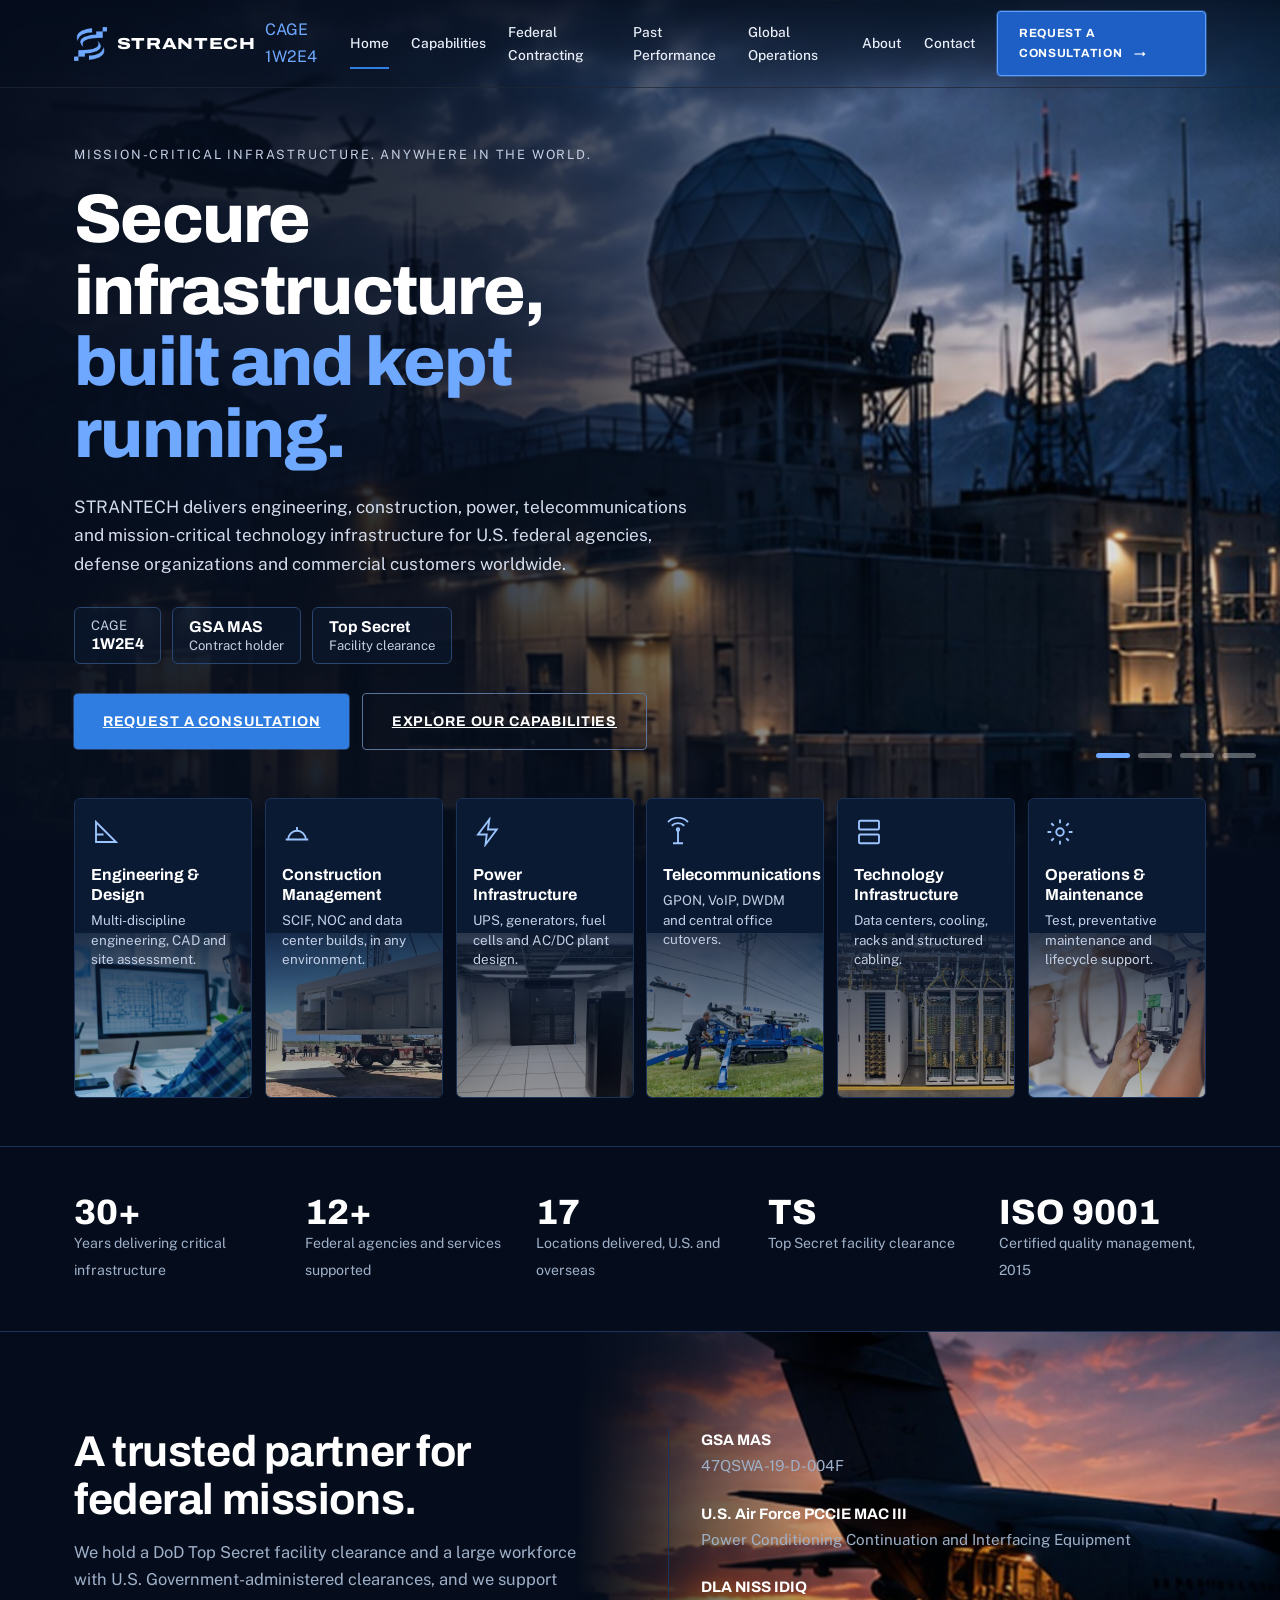
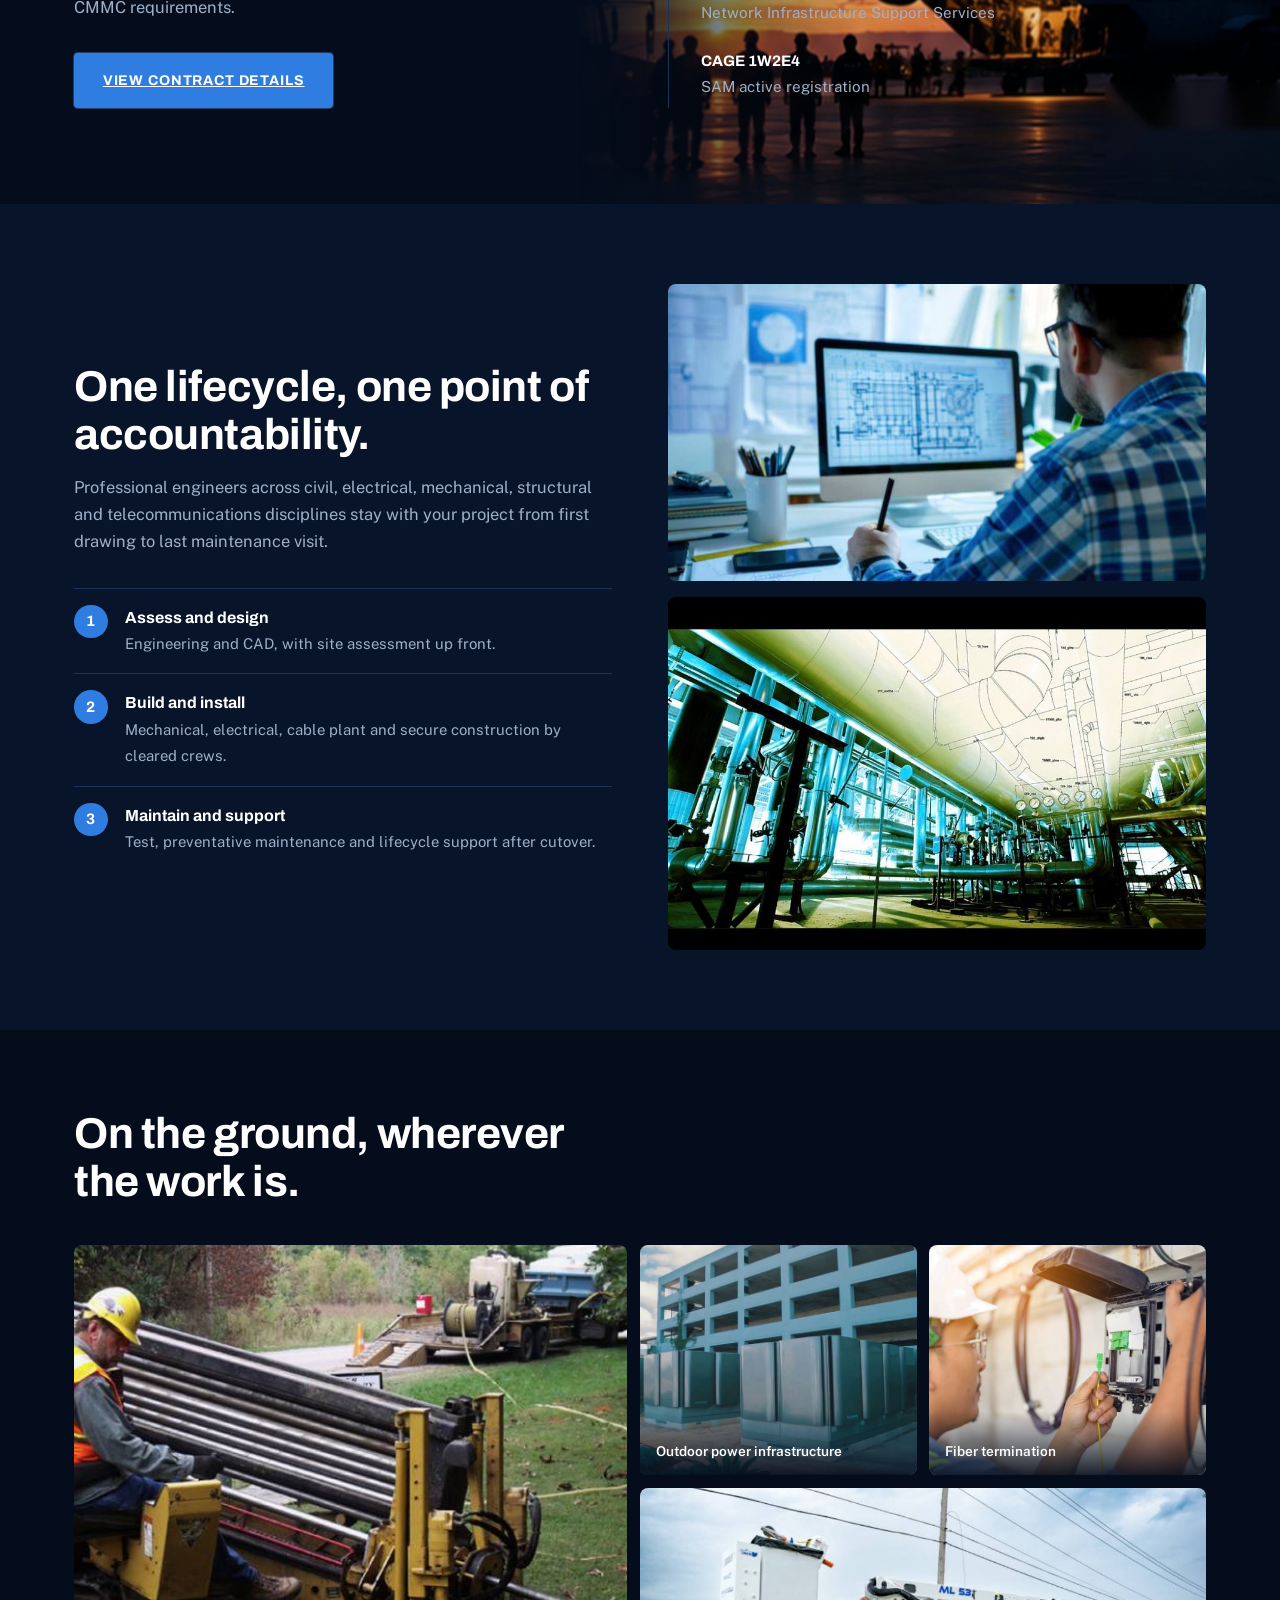
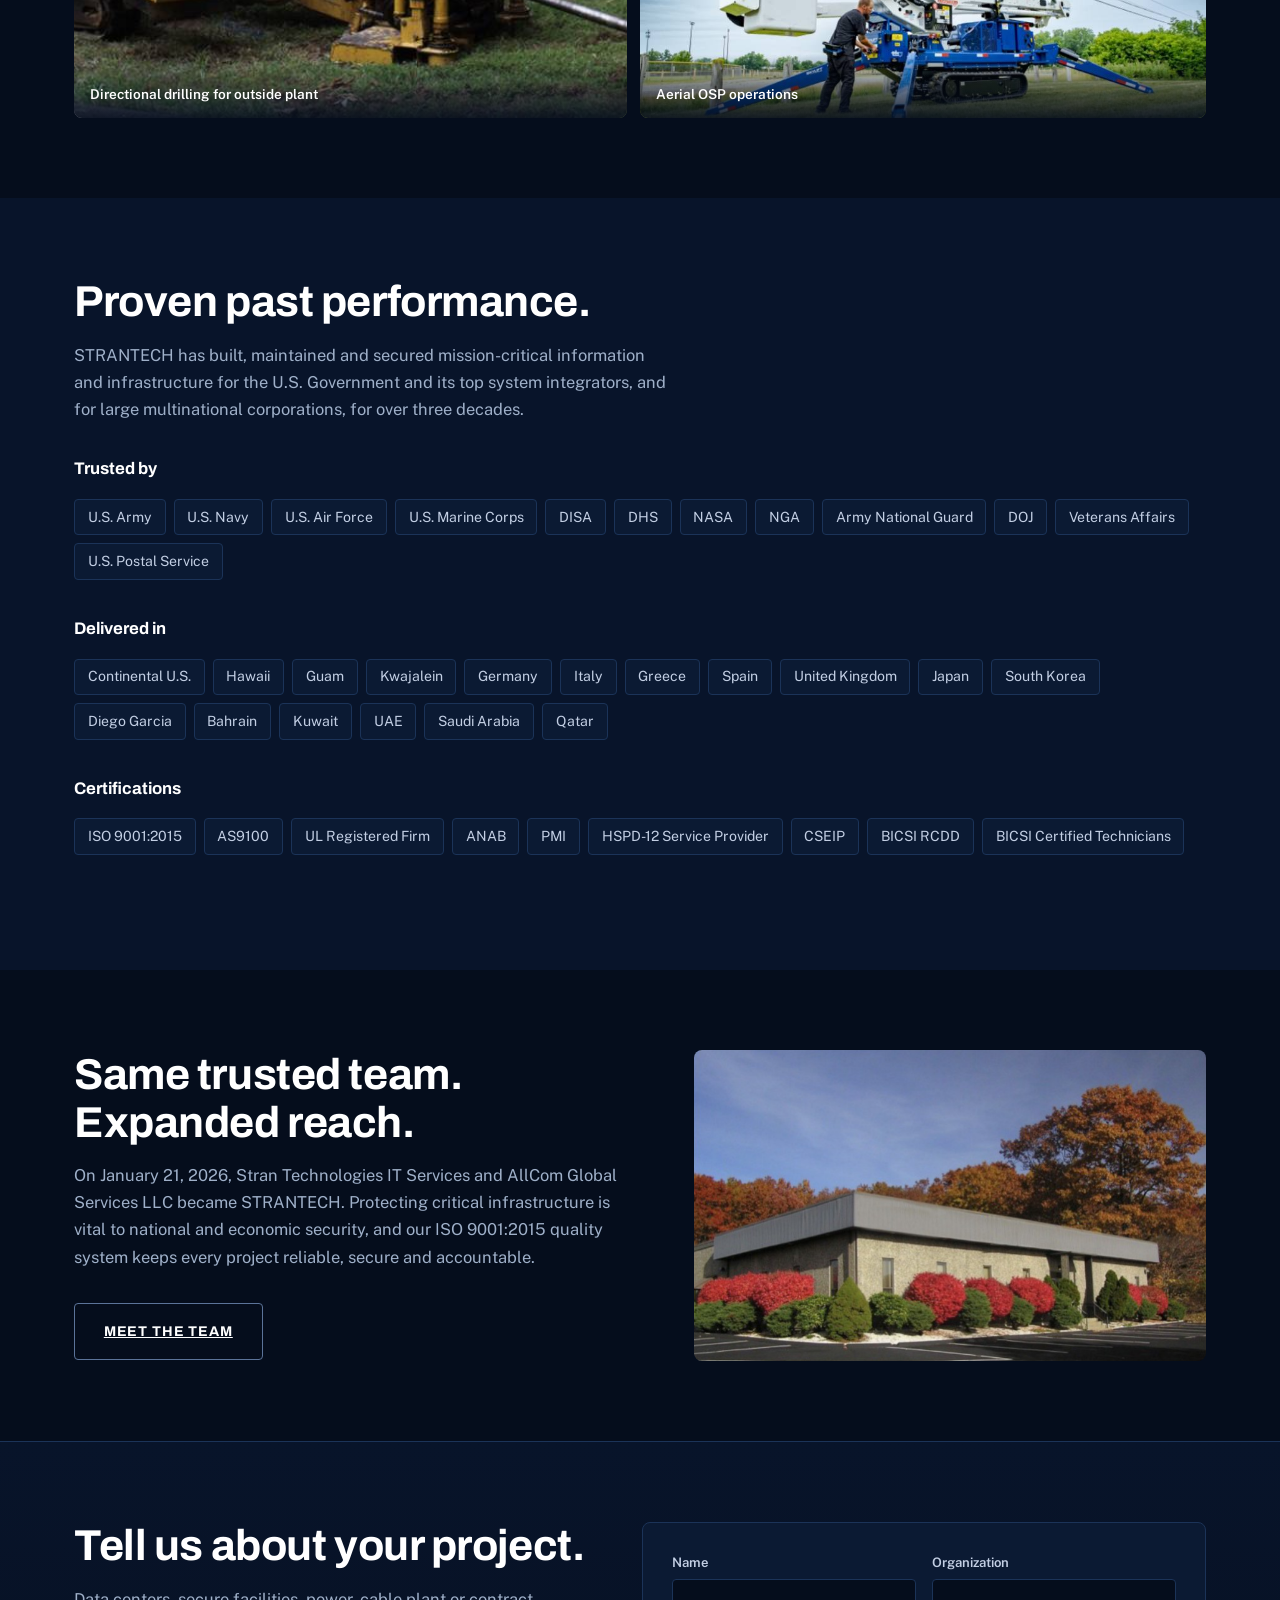
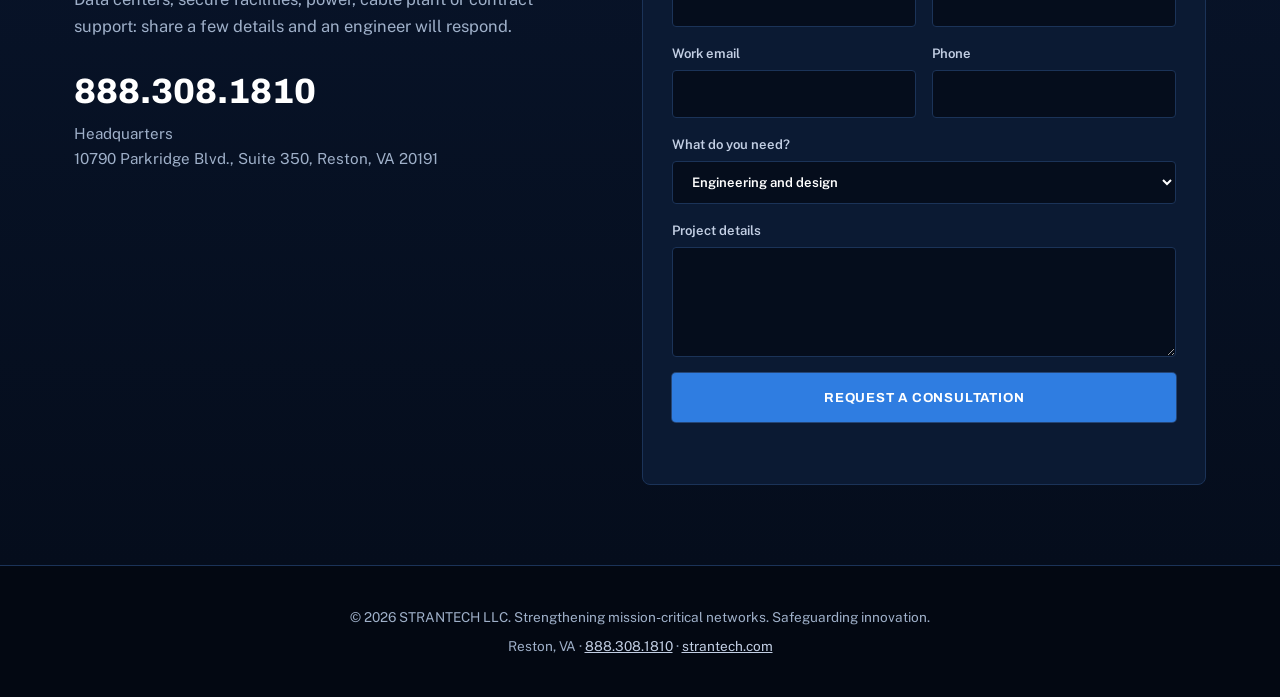
==== index.html @ f8fa2197 "Add files via upload" ====
<!DOCTYPE html>
<html lang="en" data-theme="dark">
<head>
<meta charset="UTF-8"><meta name="viewport" content="width=device-width,initial-scale=1">
<title>STRANTECH | Mission-Critical Infrastructure & Defense</title>
<meta name="description" content="STRANTECH delivers engineering, construction, power, telecommunications and mission-critical technology infrastructure for U.S. federal agencies, defense organizations and commercial customers worldwide. CAGE 1W2E4. Top Secret facility clearance.">
<link rel="icon" type="image/png" href="images/strantech-logo.png">
<link rel="stylesheet" href="polish.css">
<style>
*{margin:0;padding:0;box-sizing:border-box}html{scroll-behavior:smooth}body{line-height:1.65;overflow-x:hidden}img{display:block;max-width:100%}
.wrap{max-width:1180px;margin:0 auto;padding:0 1.5rem}section{padding:5rem 0}.alt{background:var(--bg-alt)}
header{position:fixed;top:0;left:0;right:0;z-index:100}
.nav-container{max-width:1180px;margin:0 auto;padding:.7rem 1.5rem;display:flex;align-items:center;justify-content:space-between;gap:1.2rem}
.logo-group{display:flex;align-items:center;gap:.6rem;text-decoration:none}
nav{display:flex;align-items:center;gap:1.4rem}nav a{text-decoration:none;font-size:.86rem;font-weight:500}nav a.btn{color:#fff;font-size:.74rem}
.mobile-toggle{display:none;width:40px;height:40px;border:1px solid var(--border);background:var(--card);color:#fff;border-radius:6px;font-size:1.1rem}
.mobile-menu{display:none;position:fixed;top:58px;left:0;right:0;background:var(--bg);padding:1rem 1.5rem 1.5rem;z-index:99;flex-direction:column;border-bottom:1px solid var(--border)}
.mobile-menu.open{display:flex}.mobile-menu a{color:#fff;text-decoration:none;padding:.7rem 0;border-bottom:1px solid var(--border)}.mobile-menu a.btn{border:0;margin-top:.8rem;text-align:center}
.hero{position:relative;padding:9rem 0 7rem;background:var(--ink);overflow:hidden}
.hero::before{content:"";position:absolute;inset:0;z-index:1;background:linear-gradient(90deg,rgba(5,13,28,.96) 0,rgba(5,13,28,.8) 38%,rgba(5,13,28,.12) 78%)}
.slide{position:absolute;inset:0;z-index:0;background-size:cover;background-position:center;opacity:0;transition:opacity 1.2s}.slide.on{opacity:1}.slide:first-child{background-position:right center}
.dots{position:absolute;right:1.5rem;bottom:6.5rem;z-index:4;display:flex;gap:.5rem}.dots button{width:34px;height:5px;border:0;border-radius:3px;background:#ffffff55;cursor:pointer;padding:0}.dots button.on{background:#6ea8ff}
.hero::after{content:"";position:absolute;inset:auto 0 0;height:140px;background:linear-gradient(transparent,var(--ink))}
.hero .wrap{position:relative;z-index:2}.hero .in{max-width:640px}
.kicker{font-size:.8rem;letter-spacing:.14em;text-transform:uppercase;color:#c3cfe4;margin-bottom:1.2rem}
h1{font-size:clamp(2.5rem,5.4vw,4.3rem);line-height:1.04;font-weight:800;letter-spacing:-.025em;color:#fff}h1 span{color:#6ea8ff;display:block}
.hero p{color:#d3dcec;font-size:1.08rem;margin:1.4rem 0 1.8rem}
.badges{display:flex;flex-wrap:wrap;gap:.7rem;margin-bottom:1.8rem}.badges div{border:1px solid #2a4570;background:#0a1a3380;border-radius:6px;padding:.55rem 1rem;font-size:.82rem;color:#c3cfe4;line-height:1.3}.badges b{display:block;color:#fff;font-family:'Archivo';font-size:.98rem}
.row{display:flex;flex-wrap:wrap;gap:.8rem;align-items:center}
.tiles{position:relative;z-index:3;margin-top:-4rem}.tiles .wrap{display:grid;grid-template-columns:repeat(6,1fr);gap:.8rem}
.tile{position:relative;display:flex;flex-direction:column;min-height:300px;border:1px solid var(--border);border-radius:6px;overflow:hidden;background:var(--card);text-decoration:none;color:#fff}
.tile img{position:absolute;inset:auto 0 0;height:55%;width:100%;object-fit:cover;opacity:.8;transition:opacity .2s}.tile:hover img{opacity:1}.tile:hover{border-color:var(--signal)}
.tile::after{content:"";position:absolute;inset:0;background:linear-gradient(180deg,var(--card) 35%,transparent 100%)}
.tile div{position:relative;z-index:2;padding:1.1rem 1rem}.tile svg{width:30px;height:30px;stroke:#9cc4ff;fill:none;stroke-width:1.5;margin-bottom:.6rem}
.tile h3{font-size:1rem;line-height:1.25;margin-bottom:.4rem}.tile p{font-size:.84rem;color:#c3cfe4;line-height:1.45}
.stats{padding:3rem 0;border-block:1px solid var(--border);margin-top:3rem}.stats .wrap{display:grid;grid-template-columns:repeat(5,1fr);gap:1.5rem}
.stat b{display:block;font:800 2.2rem/1 'Archivo';color:#fff}.stat span{font-size:.88rem;color:var(--muted)}
.fed{position:relative;overflow:hidden}.fed::before{content:"";position:absolute;inset:0 0 0 45%;background:url(images/aircraft-sunset.jpg) center/cover;opacity:.9;-webkit-mask-image:linear-gradient(90deg,transparent,#000 40%);mask-image:linear-gradient(90deg,transparent,#000 40%)}
.fed{padding:6rem 0}.fed .wrap{position:relative;z-index:1;display:grid;grid-template-columns:1fr 1fr;gap:3.5rem}
h2{font-size:clamp(1.8rem,3.4vw,2.7rem);line-height:1.1;max-width:20ch}.lead{color:var(--muted);max-width:60ch;margin-top:1rem;font-size:1.03rem}
.facts{list-style:none;display:grid;gap:.9rem;border-left:1px solid var(--border);padding-left:2rem}.facts li{font-size:.95rem;color:var(--muted)}.facts b{display:block;color:#fff;font-family:'Archivo'}
.split{display:grid;grid-template-columns:1fr 1fr;gap:3.5rem;align-items:center}.split img{border-radius:8px;width:100%}
.steps{list-style:none;margin-top:2rem;counter-reset:s}.steps li{counter-increment:s;padding:1rem 0 1rem 3.2rem;border-top:1px solid var(--border);position:relative}
.steps li::before{content:counter(s);position:absolute;left:0;top:1rem;width:2.1rem;height:2.1rem;border-radius:50%;background:var(--signal);color:#fff;font:700 .95rem 'Archivo';display:grid;place-items:center}
.steps b{display:block;font-family:'Archivo';color:#fff}.steps span{color:var(--muted);font-size:.93rem}
.strip{display:grid;grid-template-columns:2fr 1fr 1fr;grid-template-rows:230px 230px;gap:.8rem;margin-top:2.5rem}.strip figure{position:relative;border-radius:8px;overflow:hidden}.strip figure:first-child{grid-row:span 2}.strip img{width:100%;height:100%;object-fit:cover}
.strip figcaption{position:absolute;inset:auto 0 0;padding:1.8rem 1rem .8rem;background:linear-gradient(transparent,rgba(5,13,28,.9));color:#fff;font-size:.85rem;font-weight:600}
.tags{display:flex;flex-wrap:wrap;gap:.5rem;margin:1rem 0 2.2rem}.tags span{background:var(--card);border:1px solid var(--border);padding:.35rem .8rem;border-radius:4px;font-size:.88rem;color:#c3cfe4}
h3.sub{font-size:1.05rem;margin-top:2rem;color:#fff}
.about{display:grid;grid-template-columns:1.1fr 1fr;gap:3.5rem;align-items:center}.about img{border-radius:8px;width:100%}
.contact{background:linear-gradient(180deg,#08142a,#050d1c);border-top:1px solid var(--border)}.contact .wrap{display:grid;grid-template-columns:1fr 1.1fr;gap:3.5rem}
.direct{margin-top:2rem}.direct a.big{font:800 2.2rem 'Archivo';color:#fff;text-decoration:none}.direct p{color:var(--muted);margin-top:.6rem;font-size:.95rem}
form{background:var(--card);border:1px solid var(--border);border-radius:8px;padding:1.8rem;display:grid;gap:1rem}.r2{display:grid;grid-template-columns:1fr 1fr;gap:1rem}
label{font-size:.82rem;font-weight:600;display:grid;gap:.35rem;color:#c3cfe4}input,select,textarea{font:inherit;padding:.75rem .9rem;border:1px solid var(--border);border-radius:4px;background:#050d1c;color:#fff;width:100%}textarea{min-height:110px;resize:vertical}
form .btn{border:0;cursor:pointer;padding:1.05rem}#formStatus{font-size:.9rem;min-height:1.2em;color:var(--muted)}
footer{padding:2.5rem 1.5rem;text-align:center;font-size:.85rem}
@media(max-width:1080px){.tiles .wrap{grid-template-columns:repeat(3,1fr)}.stats .wrap{grid-template-columns:repeat(3,1fr)}}
@media(max-width:980px){nav{display:none}.mobile-toggle{display:block}.fed .wrap,.split,.about,.contact .wrap{grid-template-columns:1fr}.hero::before{background:linear-gradient(180deg,rgba(5,13,28,.85),rgba(5,13,28,.7))}.dots{right:auto;left:1.5rem}.facts{border:0;padding:0}.fed::before{opacity:.3}}
@media(max-width:640px){section{padding:3.6rem 0}.hero{padding:7rem 0 6rem}.tiles .wrap,.stats .wrap{grid-template-columns:1fr 1fr}.r2{grid-template-columns:1fr}.strip{grid-template-columns:1fr;grid-template-rows:none}.strip figure,.strip figure:first-child{grid-row:auto;height:210px}.cage-badge{display:none}}
</style></head>
<body>
<header><div class="nav-container">
<a href="index.html" class="logo-group"><img src="images/strantech-logo-light.png" alt=""><span class="logo-text">STRANTECH</span><span class="cage-badge">CAGE 1W2E4</span></a>
<nav><a href="index.html" class="active">Home</a><a href="capabilities.html">Capabilities</a><a href="partners.html">Federal Contracting</a><a href="#performance">Past Performance</a><a href="locations.html">Global Operations</a><a href="about.html">About</a><a href="#contact">Contact</a><a href="#contact" class="btn btn-primary btn-arrow">Request a consultation</a></nav>
<button class="mobile-toggle" id="menuBtn" aria-label="Menu">☰</button></div></header>
<div class="mobile-menu" id="menu"><a href="index.html" class="active">Home</a><a href="capabilities.html">Capabilities</a><a href="partners.html">Federal Contracting</a><a href="#performance">Past Performance</a><a href="locations.html">Global Operations</a><a href="about.html">About</a><a href="#contact">Contact</a><a href="#contact" class="btn btn-primary btn-arrow">Request a consultation</a></div>

<section class="hero">
<div class="slide on" style="background-image:url(images/hero-radar-site.jpg)"></div>
<div class="slide" style="background-image:url(images/modular-scif-buildouts.jpg)"></div>
<div class="slide" style="background-image:url(images/data-center-infrastructure.jpg)"></div>
<div class="slide" style="background-image:url(images/high-density-cable-plant.jpg)"></div>
<div class="dots" role="tablist" aria-label="Hero slides"></div>
<div class="wrap"><div class="in">
<div class="kicker">Mission-critical infrastructure. Anywhere in the world.</div>
<h1>Secure infrastructure,<span>built and kept running.</span></h1>
<p>STRANTECH delivers engineering, construction, power, telecommunications and mission-critical technology infrastructure for U.S. federal agencies, defense organizations and commercial customers worldwide.</p>
<div class="badges"><div>CAGE<b>1W2E4</b></div><div><b>GSA MAS</b>Contract holder</div><div><b>Top Secret</b>Facility clearance</div></div>
<div class="row"><a href="#contact" class="btn btn-primary btn-lg">Request a consultation</a><a href="capabilities.html" class="btn btn-outline btn-lg">Explore our capabilities</a></div>
</div></div></section>

<div class="tiles" id="capabilities"><div class="wrap">
<a class="tile" href="capabilities.html"><div><svg viewBox="0 0 24 24"><path d="M4 20V4l16 16zM4 14h6"/></svg><h3>Engineering & Design</h3><p>Multi-discipline engineering, CAD and site assessment.</p></div><img src="images/design-engineering-cad.jpg" alt="" loading="lazy"></a>
<a class="tile" href="capabilities.html"><div><svg viewBox="0 0 24 24"><path d="M3 18h18M5 18a7 7 0 0 1 14 0M12 8v3"/></svg><h3>Construction Management</h3><p>SCIF, NOC and data center builds, in any environment.</p></div><img src="images/modular-scif-buildouts.jpg" alt="" loading="lazy"></a>
<a class="tile" href="capabilities.html"><div><svg viewBox="0 0 24 24"><path d="M13 2 4 14h7l-1 8 9-12h-7z"/></svg><h3>Power Infrastructure</h3><p>UPS, generators, fuel cells and AC/DC plant design.</p></div><img src="images/power-ups-systems.jpg" alt="" loading="lazy"></a>
<a class="tile" href="capabilities.html"><div><svg viewBox="0 0 24 24"><path d="M12 11v10M8 21h8M7 7a7 7 0 0 1 10 0M4 4a11 11 0 0 1 16 0"/><circle cx="12" cy="10" r="1"/></svg><h3>Telecommunications</h3><p>GPON, VoIP, DWDM and central office cutovers.</p></div><img src="images/osp-aerial-operations.jpg" alt="" loading="lazy"></a>
<a class="tile" href="capabilities.html"><div><svg viewBox="0 0 24 24"><rect x="4" y="3" width="16" height="7" rx="1"/><rect x="4" y="14" width="16" height="7" rx="1"/><path d="M8 6.5h.01M8 17.5h.01"/></svg><h3>Technology Infrastructure</h3><p>Data centers, cooling, racks and structured cabling.</p></div><img src="images/data-center-infrastructure.jpg" alt="" loading="lazy"></a>
<a class="tile" href="capabilities.html"><div><svg viewBox="0 0 24 24"><circle cx="12" cy="12" r="3"/><path d="M12 2v3M12 19v3M2 12h3M19 12h3M5 5l2 2M17 17l2 2M19 5l-2 2M7 17l-2 2"/></svg><h3>Operations & Maintenance</h3><p>Test, preventative maintenance and lifecycle support.</p></div><img src="images/fiber-optic-installation.jpg" alt="" loading="lazy"></a>
</div></div>

<div class="stats"><div class="wrap">
<div class="stat"><b>30+</b><span>Years delivering critical infrastructure</span></div>
<div class="stat"><b>12+</b><span>Federal agencies and services supported</span></div>
<div class="stat"><b>17</b><span>Locations delivered, U.S. and overseas</span></div>
<div class="stat"><b>TS</b><span>Top Secret facility clearance</span></div>
<div class="stat"><b>ISO 9001</b><span>Certified quality management, 2015</span></div>
</div></div>

<section class="fed" id="contracts"><div class="wrap">
<div><h2>A trusted partner for federal missions.</h2>
<p class="lead">We hold a DoD Top Secret facility clearance and a large workforce with U.S. Government-administered clearances, and we support CMMC requirements.</p>
<div class="row" style="margin-top:2rem"><a href="partners.html" class="btn btn-primary btn-lg">View contract details</a></div></div>
<ul class="facts"><li><b>GSA MAS</b>47QSWA-19-D-004F</li><li><b>U.S. Air Force PCCIE MAC III</b>Power Conditioning Continuation and Interfacing Equipment</li><li><b>DLA NISS IDIQ</b>Network Infrastructure Support Services</li><li><b>CAGE 1W2E4</b>SAM active registration</li></ul>
</div></section>

<section class="alt"><div class="wrap split">
<div><h2>One lifecycle, one point of accountability.</h2><p class="lead">Professional engineers across civil, electrical, mechanical, structural and telecommunications disciplines stay with your project from first drawing to last maintenance visit.</p>
<ol class="steps"><li><b>Assess and design</b><span>Engineering and CAD, with site assessment up front.</span></li><li><b>Build and install</b><span>Mechanical, electrical, cable plant and secure construction by cleared crews.</span></li><li><b>Maintain and support</b><span>Test, preventative maintenance and lifecycle support after cutover.</span></li></ol></div>
<div style="display:grid;gap:1rem"><img src="images/design-engineering-cad.jpg" alt="Engineer reviewing a facility plan on a CAD workstation" loading="lazy"><img src="images/mechanical-piping-systems.jpg" alt="Mechanical piping system overlaid with engineering drawings" loading="lazy"></div>
</div></section>

<section><div class="wrap"><h2>On the ground, wherever the work is.</h2>
<div class="strip">
<figure><img src="images/directional-drilling-osp.jpg" alt="Operator running a horizontal directional drill" loading="lazy"><figcaption>Directional drilling for outside plant</figcaption></figure>
<figure><img src="images/outdoor-power-infrastructure.jpg" alt="Outdoor fuel cell power units" loading="lazy"><figcaption>Outdoor power infrastructure</figcaption></figure>
<figure><img src="images/fiber-optic-installation.jpg" alt="Technician terminating fiber" loading="lazy"><figcaption>Fiber termination</figcaption></figure>
<figure style="grid-column:span 2"><img src="images/osp-aerial-operations.jpg" alt="Aerial lift crew at a utility pole" loading="lazy"><figcaption>Aerial OSP operations</figcaption></figure>
</div></div></section>

<section id="performance" class="alt"><div class="wrap">
<h2>Proven past performance.</h2>
<p class="lead">STRANTECH has built, maintained and secured mission-critical information and infrastructure for the U.S. Government and its top system integrators, and for large multinational corporations, for over three decades.</p>
<h3 class="sub">Trusted by</h3><div class="tags"><span>U.S. Army</span><span>U.S. Navy</span><span>U.S. Air Force</span><span>U.S. Marine Corps</span><span>DISA</span><span>DHS</span><span>NASA</span><span>NGA</span><span>Army National Guard</span><span>DOJ</span><span>Veterans Affairs</span><span>U.S. Postal Service</span></div>
<h3 class="sub" id="global">Delivered in</h3><div class="tags"><span>Continental U.S.</span><span>Hawaii</span><span>Guam</span><span>Kwajalein</span><span>Germany</span><span>Italy</span><span>Greece</span><span>Spain</span><span>United Kingdom</span><span>Japan</span><span>South Korea</span><span>Diego Garcia</span><span>Bahrain</span><span>Kuwait</span><span>UAE</span><span>Saudi Arabia</span><span>Qatar</span></div>
<h3 class="sub">Certifications</h3><div class="tags"><span>ISO 9001:2015</span><span>AS9100</span><span>UL Registered Firm</span><span>ANAB</span><span>PMI</span><span>HSPD-12 Service Provider</span><span>CSEIP</span><span>BICSI RCDD</span><span>BICSI Certified Technicians</span></div>
</div></section>

<section><div class="wrap about">
<div><h2>Same trusted team. Expanded reach.</h2><p class="lead">On January 21, 2026, Stran Technologies IT Services and AllCom Global Services LLC became STRANTECH. Protecting critical infrastructure is vital to national and economic security, and our ISO 9001:2015 quality system keeps every project reliable, secure and accountable.</p>
<div class="row" style="margin-top:2rem"><a href="about.html" class="btn btn-outline btn-lg">Meet the team</a></div></div>
<img src="images/naugatuck-facility.jpg" alt="STRANTECH Naugatuck facility surrounded by autumn foliage" loading="lazy">
</div></section>

<section id="contact" class="contact"><div class="wrap">
<div><h2>Tell us about your project.</h2><p class="lead">Data centers, secure facilities, power, cable plant or contract support: share a few details and an engineer will respond.</p>
<div class="direct"><a class="big" href="tel:+18883081810">888.308.1810</a><p>Headquarters<br>10790 Parkridge Blvd., Suite 350, Reston, VA 20191</p></div></div>
<form id="contactForm" action="https://formspree.io/f/YOUR_FORM_ID" method="post">
<div class="r2"><label>Name<input name="name" required autocomplete="name"></label><label>Organization<input name="organization" autocomplete="organization"></label></div>
<div class="r2"><label>Work email<input type="email" name="email" required autocomplete="email"></label><label>Phone<input type="tel" name="phone" autocomplete="tel"></label></div>
<label>What do you need?<select name="interest"><option>Engineering and design</option><option>Construction / SCIF</option><option>Power infrastructure</option><option>Telecommunications</option><option>Technology infrastructure</option><option>Operations and maintenance</option><option>Contract vehicle question</option></select></label>
<label>Project details<textarea name="message"></textarea></label>
<button class="btn btn-primary" type="submit">Request a consultation</button><p id="formStatus" role="status"></p></form>
</div></section>

<footer><p>© 2026 STRANTECH LLC. Strengthening mission-critical networks. Safeguarding innovation.</p><p style="margin-top:.4rem">Reston, VA · <a href="tel:+18883081810">888.308.1810</a> · <a href="https://www.strantech.com">strantech.com</a></p></footer>
<div class="callbar"><a class="btn btn-outline" href="tel:+18883081810">Call</a><a class="btn btn-primary" href="#contact">Request a consultation</a></div>
<script src="polish.js"></script>
<script>(function(){var sl=document.querySelectorAll('.slide'),d=document.querySelector('.dots'),i=0,t;
sl.forEach(function(_,n){var b=document.createElement('button');b.setAttribute('aria-label','Show slide '+(n+1));b.onclick=function(){go(n);start()};d.appendChild(b)});
function go(n){i=n;sl.forEach(function(x,k){x.classList.toggle('on',k===n)});d.childNodes.forEach(function(x,k){x.classList.toggle('on',k===n)})}
function start(){clearInterval(t);if(!matchMedia('(prefers-reduced-motion:reduce)').matches)t=setInterval(function(){go((i+1)%sl.length)},6500)}
go(0);start()})();var m=document.getElementById('menu');document.getElementById('menuBtn').onclick=function(){m.classList.toggle('open')};m.onclick=function(){m.classList.remove('open')};</script>
</body></html>
---- polish.css ----
@import url('https://fonts.googleapis.com/css2?family=Archivo:wdth,wght@62..125,500..800&family=Public+Sans:wght@400;500;600&display=swap');
:root,[data-theme=dark]{--ink:#050d1c;--bg:#050d1c;--bg-alt:#08142a;--card:#0b1a33;--text:#e8eef8;--muted:#9fb0c9;--border:#1b3358;--blue:#6ea8ff;--cyan:#6ea8ff;--blue-bright:#7fb2ff;--signal:#2f7de1;--signal-d:#2568c2;--header-bg:rgba(5,13,28,.92);--navy:#050d1c}
body{font-family:'Public Sans',system-ui,sans-serif;background:var(--bg);color:var(--text)}
h1,h2,h3,h4,.logo-text,.btn{font-family:'Archivo',sans-serif}
h2{font-weight:700;letter-spacing:-.01em;color:#fff}
.theme-toggle,#themeToggle,#themeToggleMobile,#theme{display:none!important}
header{background:var(--header-bg);border-bottom:1px solid var(--border);backdrop-filter:blur(12px)}
.logo-group img{height:34px;width:auto}.logo-text{font-stretch:125%;font-weight:800;letter-spacing:.04em;color:#fff}
.cage-badge{color:var(--blue);border-color:var(--border);background:transparent}
nav a{color:#c3cfe4}nav a:hover,nav a.active{color:#fff}nav a.active{box-shadow:inset 0 -2px var(--signal)}
.btn{border-radius:4px;font-weight:700;font-size:.82rem;letter-spacing:.06em;text-transform:uppercase;padding:.8rem 1.4rem;transition:background .2s,box-shadow .2s}
.btn-primary{background:var(--signal);color:#fff;box-shadow:0 0 0 1px #5aa0ff55}
.btn-primary:hover{background:#3b8cf5;box-shadow:0 6px 22px #2f7de155}
.btn-lg{padding:1rem 1.8rem;font-size:.88rem}
.btn-outline{border:1.5px solid #5b7399;color:#fff;background:transparent}.btn-outline:hover{border-color:#fff;color:#fff}
:focus-visible{outline:3px solid #7fb2ff;outline-offset:2px}
.accent-line,.accent-line-center{background:var(--signal);height:3px}.section-label{text-transform:none;letter-spacing:0;color:var(--blue)}
.card,.lead-card,.value-card,.partner-item,.contract-card{background:var(--card);border-color:var(--border);border-radius:6px;box-shadow:none}
.card:hover,.lead-card:hover{transform:none;box-shadow:none;border-color:var(--signal)}
.cta-band{background:linear-gradient(90deg,#0b2347,#081a36);border-top:1px solid var(--border);color:#fff;padding:3.5rem 1.5rem}
.cta-band .in{max-width:1180px;margin:0 auto;display:flex;flex-wrap:wrap;gap:1.5rem 3rem;align-items:center;justify-content:space-between}
.cta-band h2{font-size:clamp(1.5rem,3vw,2.1rem);margin:0 0 .4rem}.cta-band p{color:#b9c6dd;max-width:46ch}.cta-band .row{display:flex;flex-wrap:wrap;gap:.8rem}
footer{background:#030812;border-top:1px solid var(--border);color:#9fb0c9}footer a{color:#c3cfe4}
.page-banner{position:relative;margin-top:64px;height:clamp(220px,32vw,340px);background:var(--ink) center/cover;display:flex;align-items:flex-end}
.page-banner::before{content:"";position:absolute;inset:0;background:linear-gradient(90deg,rgba(5,13,28,.92),rgba(5,13,28,.4))}
.page-banner div{position:relative;max-width:1180px;width:100%;margin:0 auto;padding:0 1.5rem 2rem;color:#fff}
.page-banner h1{font:800 clamp(1.9rem,4vw,3rem)/1.1 'Archivo',sans-serif;color:#fff;margin:0 0 .4rem}.page-banner p{color:#d3dcec;max-width:52ch}
.callbar{display:none}
@media(max-width:700px){.callbar{display:flex;position:fixed;left:0;right:0;bottom:0;z-index:90;background:#030812;border-top:1px solid var(--border);padding:.6rem;gap:.6rem}.callbar .btn{flex:1;padding:.8rem}body{padding-bottom:4.2rem}}
@media(prefers-reduced-motion:reduce){*{transition:none!important;scroll-behavior:auto!important}}
/* mockup-style header: transparent over imagery, solid after scroll, blue underline */
header{position:fixed;top:0;left:0;right:0;z-index:100;background:linear-gradient(180deg,rgba(5,13,28,.72),rgba(5,13,28,0));border-bottom:1px solid rgba(255,255,255,.08);backdrop-filter:blur(3px);transition:background .25s}
header.solid{background:rgba(5,13,28,.94);backdrop-filter:blur(12px);border-bottom-color:var(--border)}
nav a.active{box-shadow:none}
nav a:not(.btn){position:relative;padding:.5rem 0;color:#e8eef8}
nav a:not(.btn)::after{content:"";position:absolute;left:0;right:0;bottom:-6px;height:2px;background:#2f7de1;transform:scaleX(0);transition:transform .2s}
nav a:not(.btn):hover::after,nav a.active::after{transform:scaleX(1)}
nav a.btn{background:#1d5fc4;border:1px solid #5aa0ff;font-size:.72rem;padding:.75rem 1.3rem}
nav a.btn:hover{background:#2f7de1}.btn-arrow::after{content:"→";margin-left:.7rem}
.page-banner{margin-top:0;padding-top:64px;height:clamp(290px,36vw,390px)}
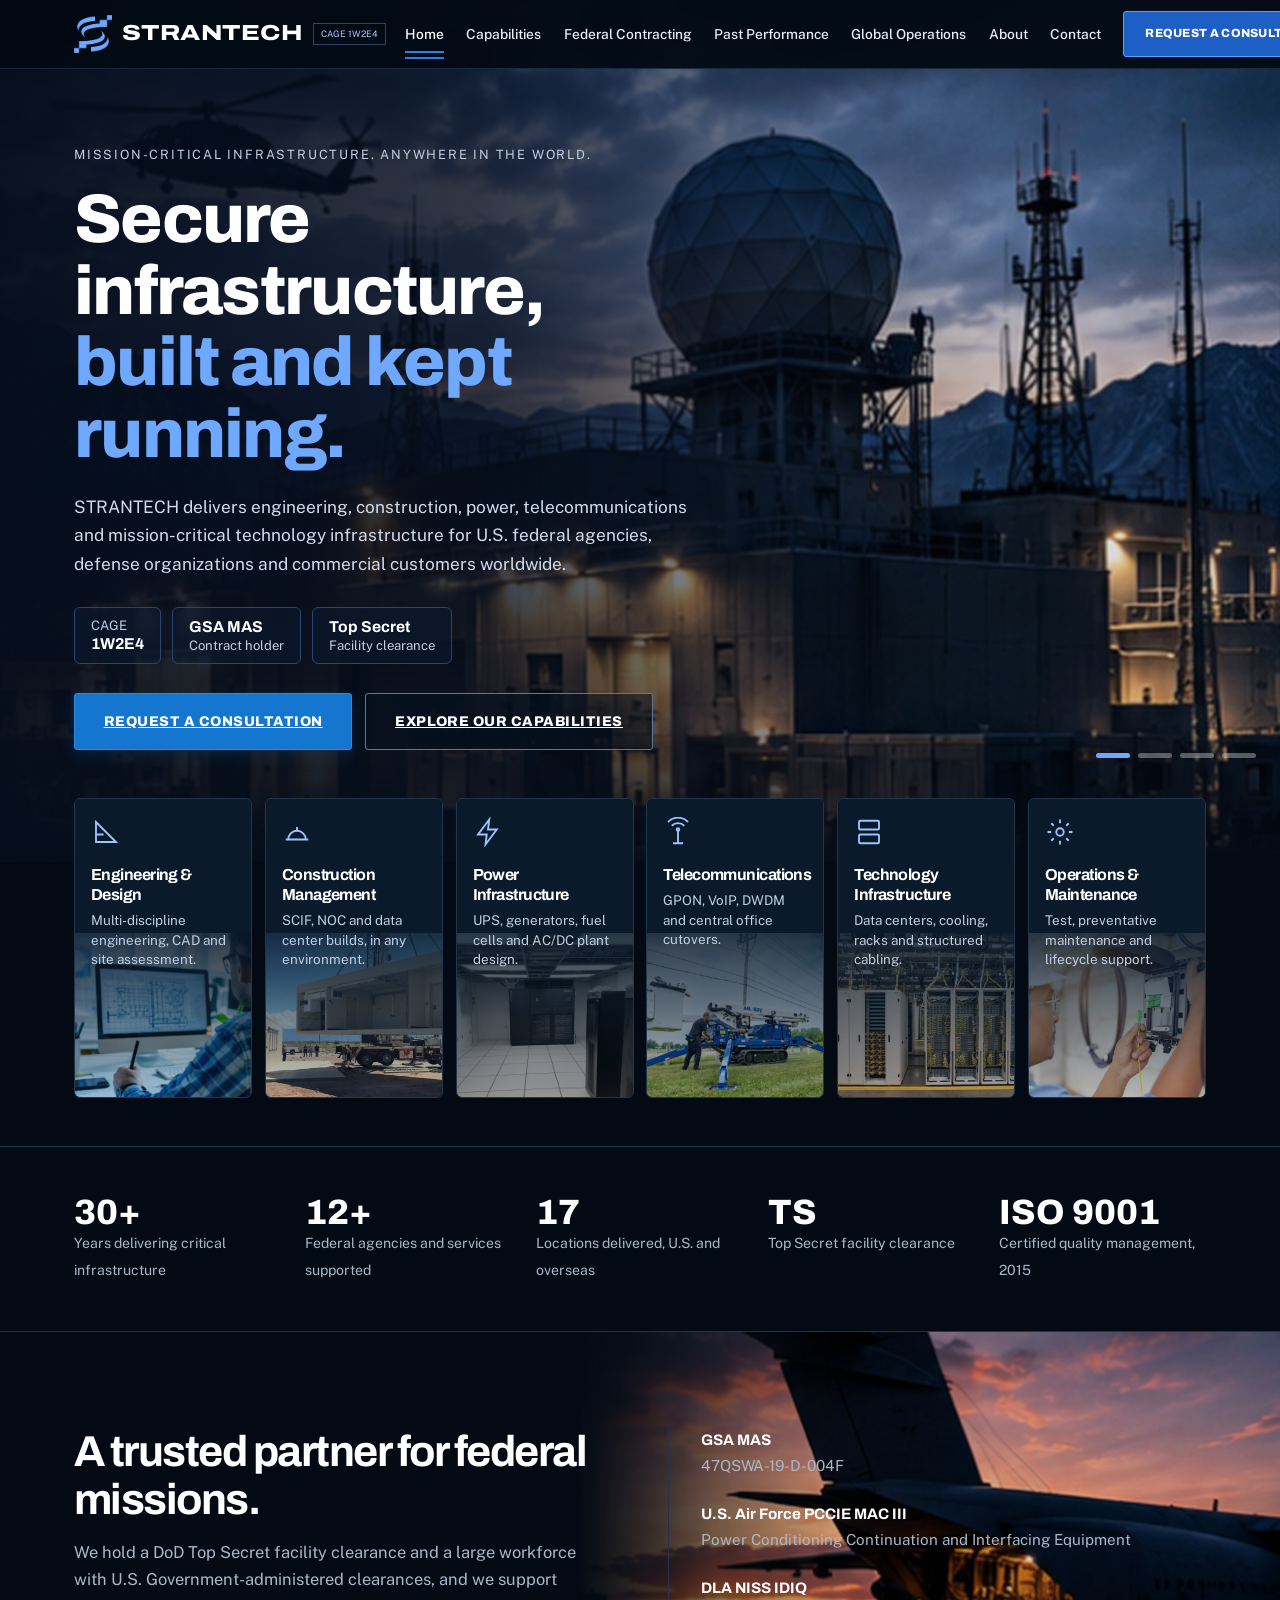
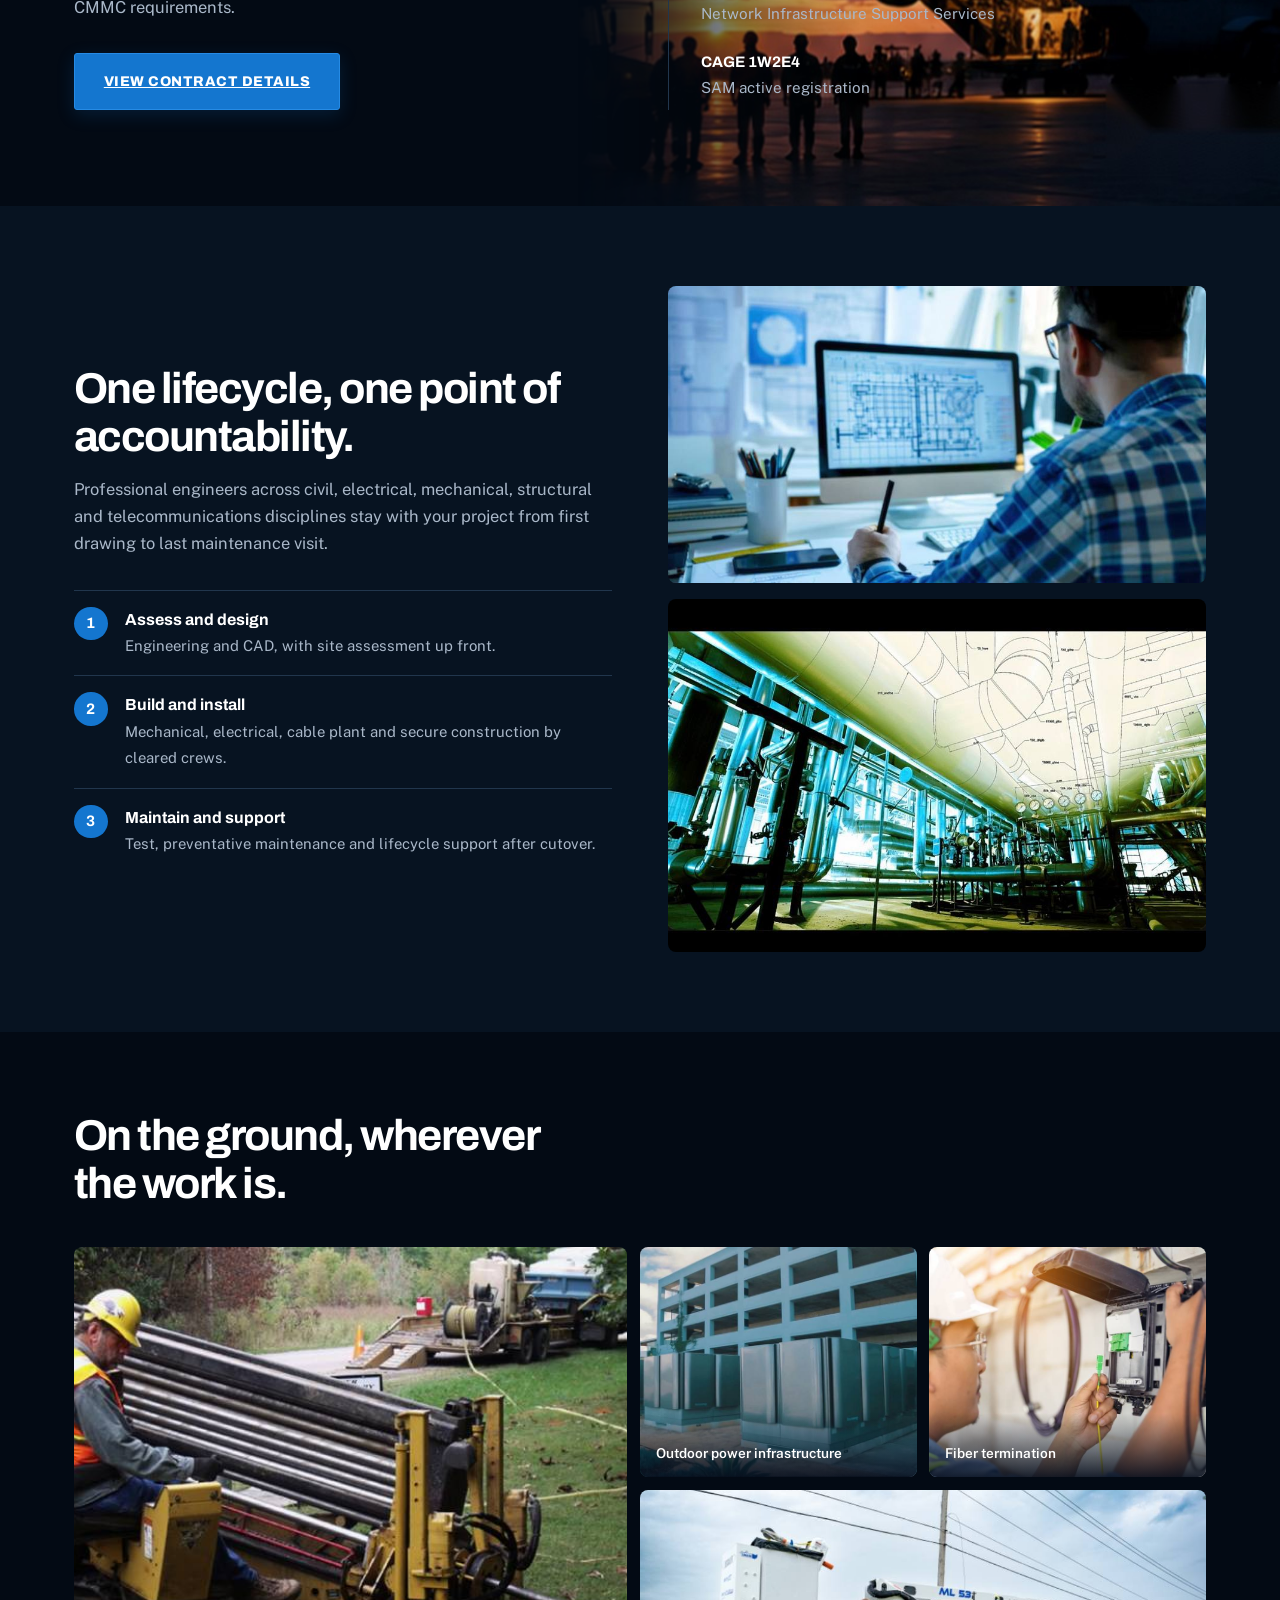
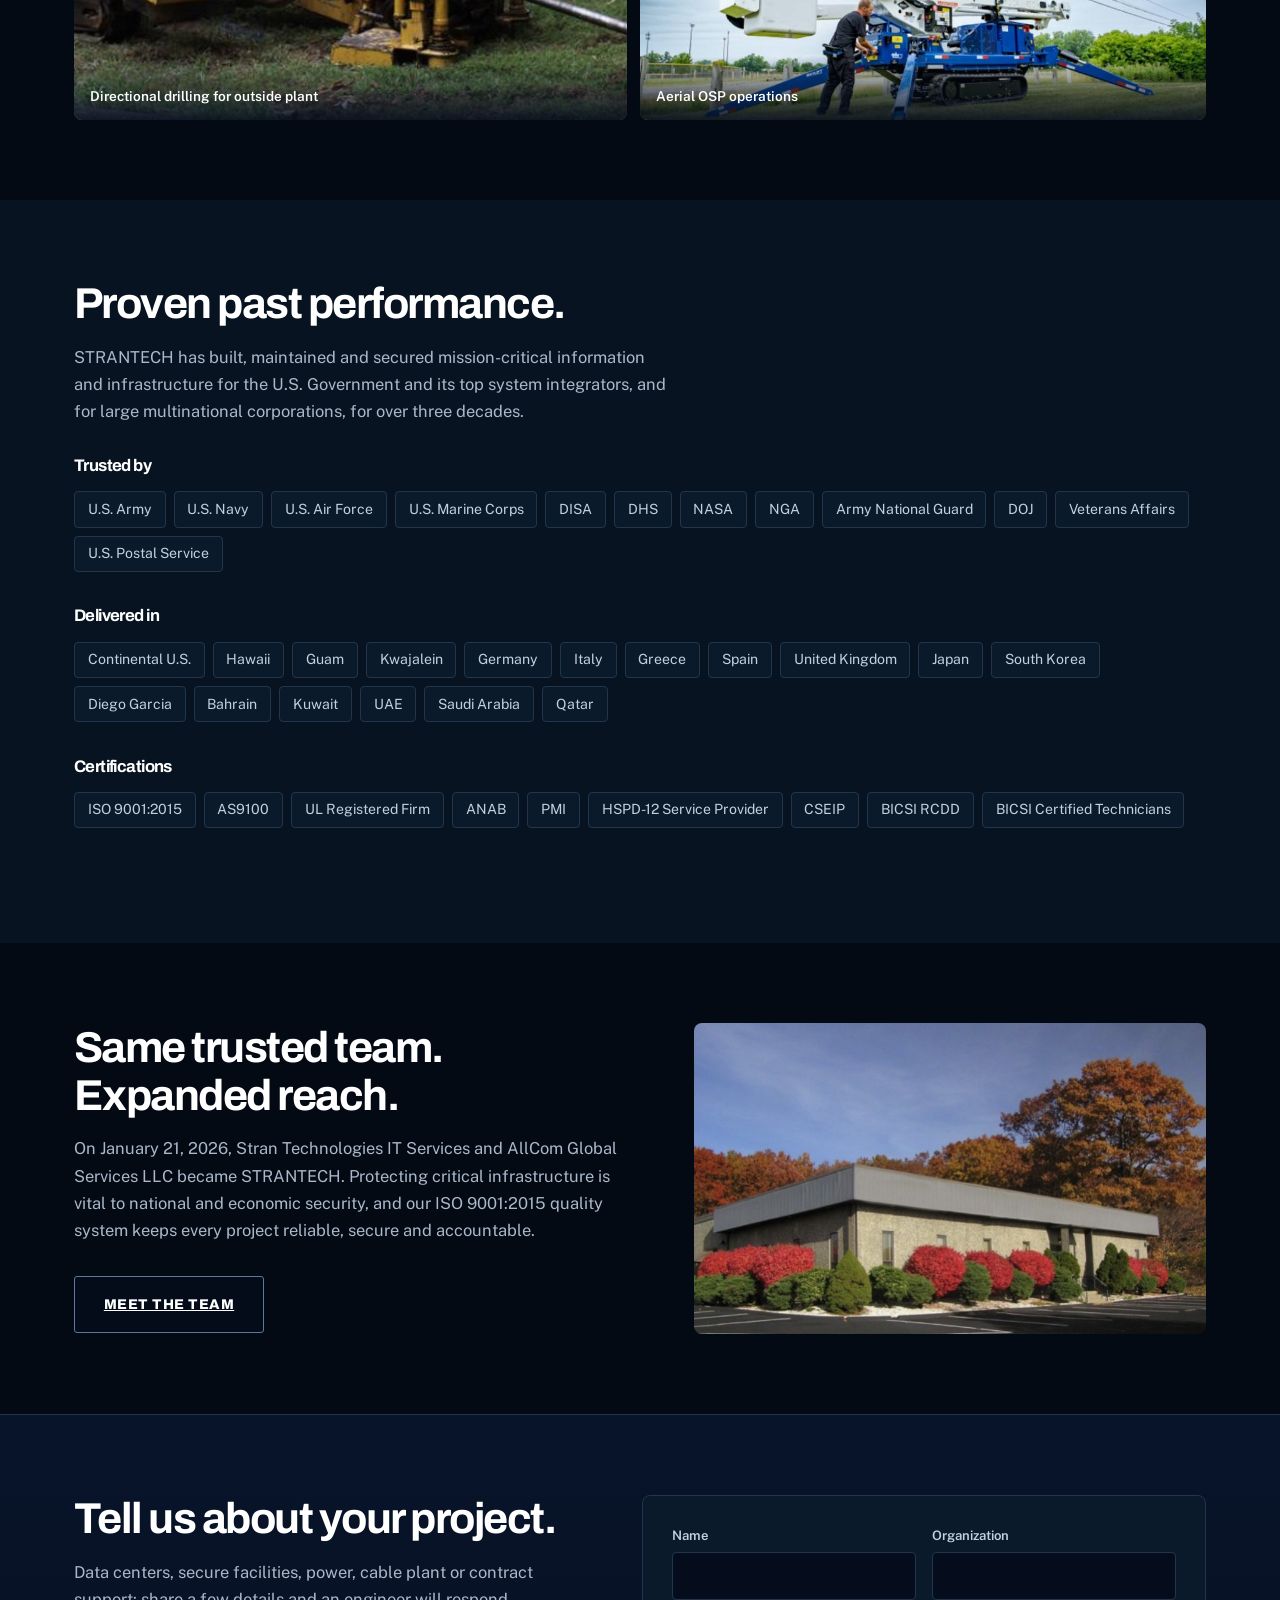
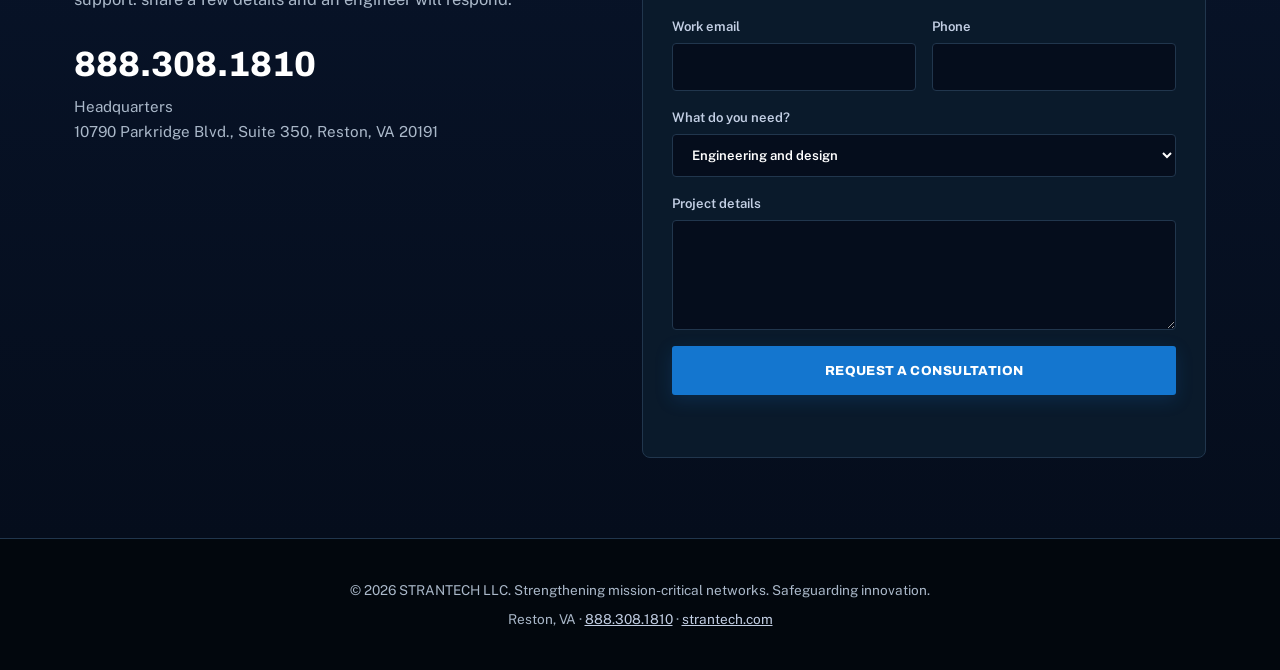
==== commit e3f00cc6: "Add files via upload" ====
--- a/index.html
+++ b/index.html
@@ -6,6 +6,7 @@
 <meta name="description" content="STRANTECH delivers engineering, construction, power, telecommunications and mission-critical technology infrastructure for U.S. federal agencies, defense organizations and commercial customers worldwide. CAGE 1W2E4. Top Secret facility clearance.">
 <link rel="icon" type="image/png" href="images/strantech-logo.png">
 <link rel="stylesheet" href="polish.css">
+<link rel="stylesheet" href="sitewide.css">
 <style>
 *{margin:0;padding:0;box-sizing:border-box}html{scroll-behavior:smooth}body{line-height:1.65;overflow-x:hidden}img{display:block;max-width:100%}
 .wrap{max-width:1180px;margin:0 auto;padding:0 1.5rem}section{padding:5rem 0}.alt{background:var(--bg-alt)}
--- a/sitewide.css
+++ b/sitewide.css
@@ -0,0 +1,65 @@
+
+/* STRANTECH shared visual system — applied across every page */
+:root,[data-theme="dark"]{
+  --ink:#030a14;--bg:#030a14;--bg-alt:#071321;--card:#0a1a2b;
+  --text:#edf3fb;--muted:#aab8c9;--border:#21364d;
+  --blue:#82b6f5;--cyan:#5ba9ff;--blue-bright:#9bc8ff;
+  --signal:#1476cf;--signal-d:#0f62ad;--header-bg:rgba(3,10,20,.94);--navy:#030a14;
+}
+html{scroll-behavior:smooth;scroll-padding-top:90px}
+body{font-family:"Public Sans",Arial,sans-serif;background:var(--bg);color:var(--text)}
+h1,h2,h3,h4,.logo-text,.btn{font-family:"Archivo","Arial Narrow",Arial,sans-serif}
+h1,h2,h3{letter-spacing:-.035em;line-height:1.08}
+p{color:var(--muted)}
+header{position:fixed;inset:0 0 auto;z-index:100;background:var(--header-bg);border-bottom:1px solid rgba(119,167,217,.2);backdrop-filter:blur(16px);-webkit-backdrop-filter:blur(16px)}
+header.solid{background:rgba(3,10,20,.98)}
+.nav-container{max-width:1440px;min-height:66px;padding:.65rem clamp(1rem,3vw,2.5rem);gap:1.2rem}
+.logo-group{flex-shrink:0;gap:.45rem}
+.logo-group img{height:38px;width:38px;object-fit:contain}
+.logo-text{font-weight:800;font-size:clamp(1.15rem,1.7vw,1.7rem);letter-spacing:.025em;color:#fff;white-space:nowrap}
+.cage-badge{font-size:.56rem;line-height:1.2;padding:.3rem .42rem;border:1px solid #2a4865;color:#a9cfff;white-space:nowrap}
+nav{gap:clamp(.55rem,1.3vw,1.25rem)}
+nav a{font-size:clamp(.68rem,.78vw,.82rem);font-weight:600;color:#c8d4e3;text-decoration:none;white-space:nowrap;transition:color .18s}
+nav a:hover,nav a.active{color:#fff}
+nav a.active{box-shadow:inset 0 -2px #2386e4}
+nav a.btn,nav a.btn-primary{color:white;font-size:.68rem;letter-spacing:.025em;box-shadow:none}
+.btn{border-radius:3px;font-weight:800;letter-spacing:.035em;text-transform:uppercase;transition:background .2s,border-color .2s,transform .2s}
+.btn-primary{background:#1476cf;border:1px solid #268be5;color:#fff;box-shadow:0 5px 18px #1476cf30}
+.btn-primary:hover{background:#2389e6;transform:translateY(-1px)}
+.btn-outline{border:1px solid #5d7898;color:#fff;background:rgba(5,16,29,.55)}
+.btn-outline:hover{border-color:#a8d1ff;background:#0b2035}
+.page-banner{position:relative;isolation:isolate;min-height:340px;display:flex;align-items:flex-end;padding:135px clamp(1.25rem,5vw,5rem) 3.2rem;background-position:center;background-size:cover;background-color:#071321;color:#fff}
+.page-banner:before{content:"";position:absolute;inset:0;z-index:-1;background:linear-gradient(90deg,rgba(2,8,16,.94) 0%,rgba(3,12,23,.72) 48%,rgba(3,12,23,.22) 100%),linear-gradient(0deg,rgba(2,8,16,.65),transparent 70%)}
+.page-banner h1{max-width:900px;font-size:clamp(2.5rem,5vw,4.6rem);font-weight:800;color:#fff;margin-bottom:.9rem}
+.page-banner p{max-width:760px;font-size:clamp(.95rem,1.2vw,1.12rem);line-height:1.65;color:#d5dfec}
+.page-banner .wrap{width:100%;max-width:1180px;margin:0 auto;padding:0}
+section{scroll-margin-top:85px}
+.card,.lead-card,.service-card,.capability-card,.stat-card{border-color:var(--border)}
+.card,.lead-card{background:linear-gradient(145deg,rgba(12,29,48,.97),rgba(6,17,30,.98));}
+.section-label{color:#8fc2ff;font-size:.72rem;font-weight:800;letter-spacing:.12em;text-transform:uppercase}
+a{transition:color .18s}
+img{max-width:100%}
+footer{background:#02070d;border-top:1px solid var(--border)}
+.mobile-menu{background:#030a14;border-color:var(--border);padding:1rem 1.5rem 1.5rem}
+.mobile-menu a{font-size:.92rem;color:#e6eef8}
+.mobile-toggle{cursor:pointer}
+@media(max-width:1100px){
+  .cage-badge{display:none}
+  .nav-container{gap:.8rem}
+  nav{gap:.7rem}
+  nav a{font-size:.72rem}
+  nav a.btn{padding:.65rem .75rem}
+}
+@media(max-width:900px){
+  header nav{display:none}
+  .mobile-toggle{display:inline-flex;align-items:center;justify-content:center}
+  .nav-container{min-height:62px}
+  .logo-group img{height:34px;width:34px}
+  .page-banner{min-height:310px;padding-top:112px;padding-bottom:2.5rem}
+}
+@media(max-width:560px){
+  .logo-text{font-size:1.15rem}
+  .page-banner{min-height:290px;padding:105px 1.1rem 2rem}
+  .page-banner h1{font-size:2.4rem}
+  section{padding:3.5rem 0}
+}
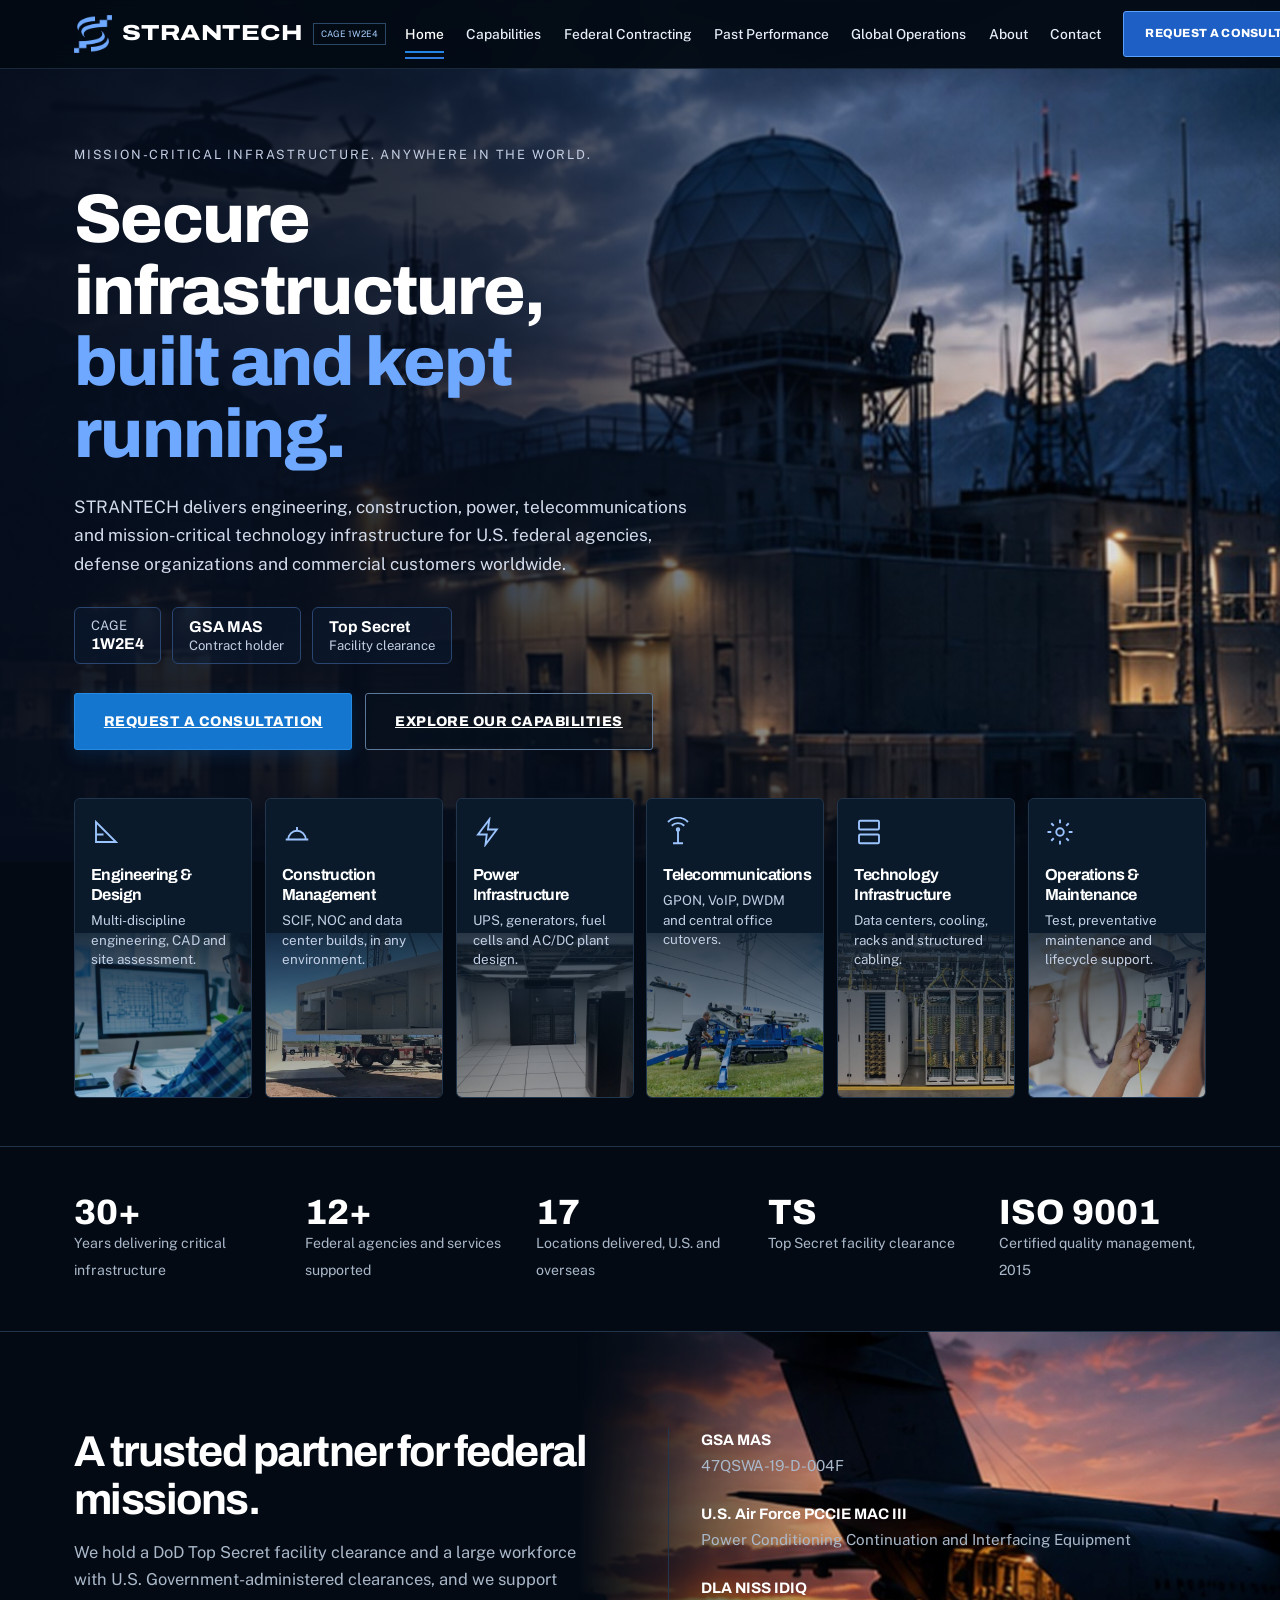
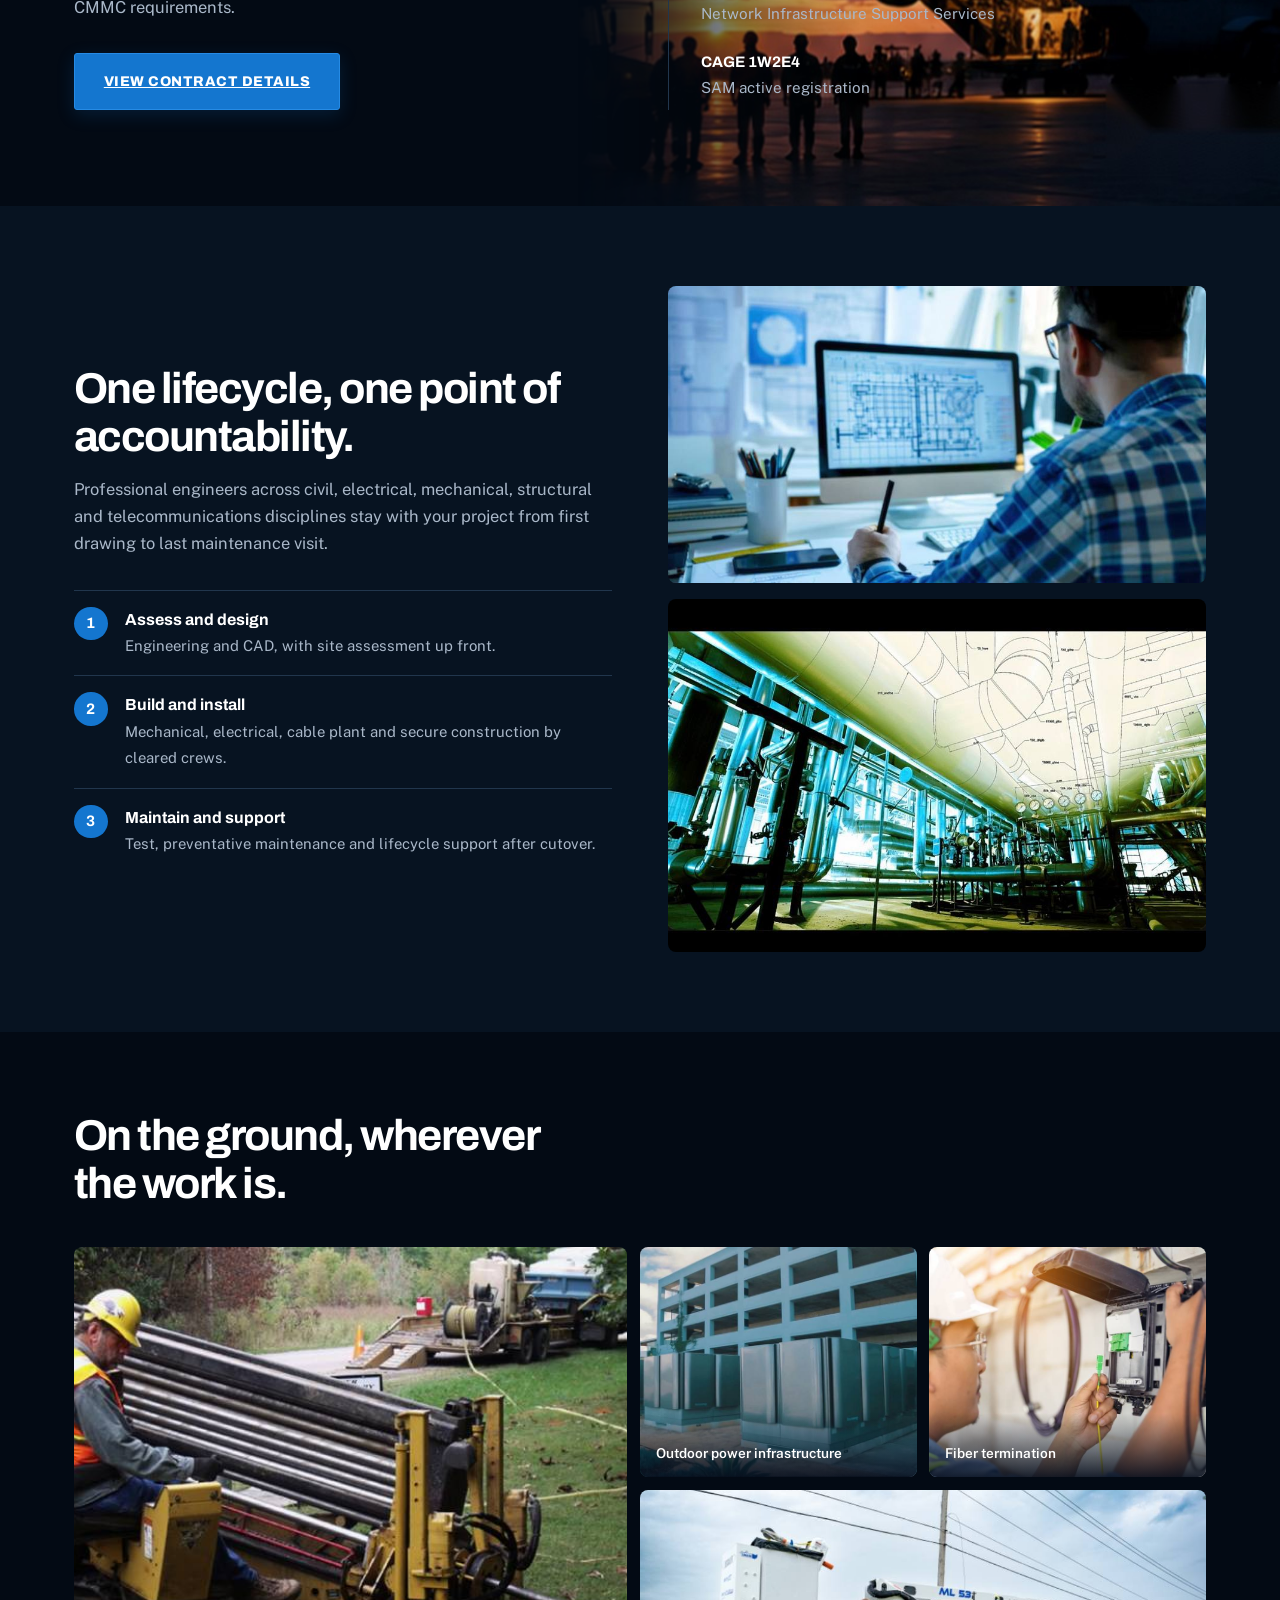
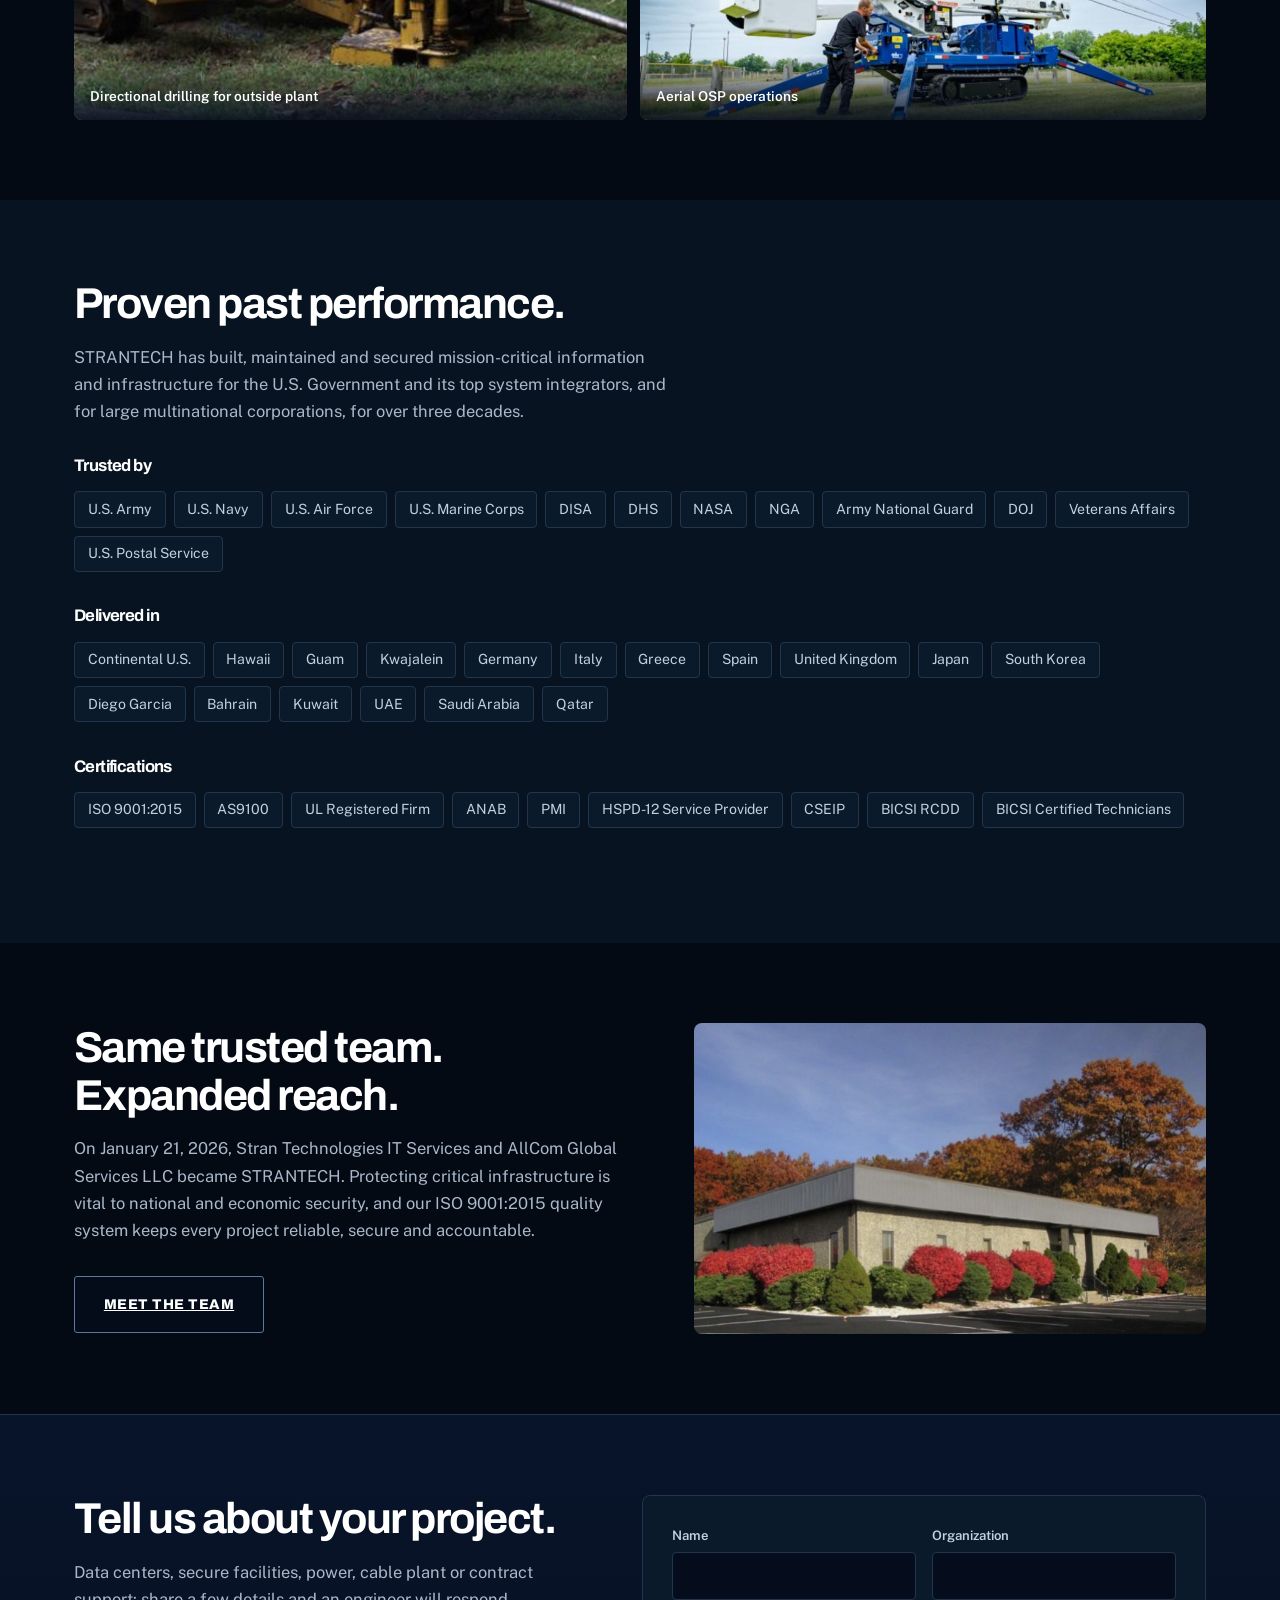
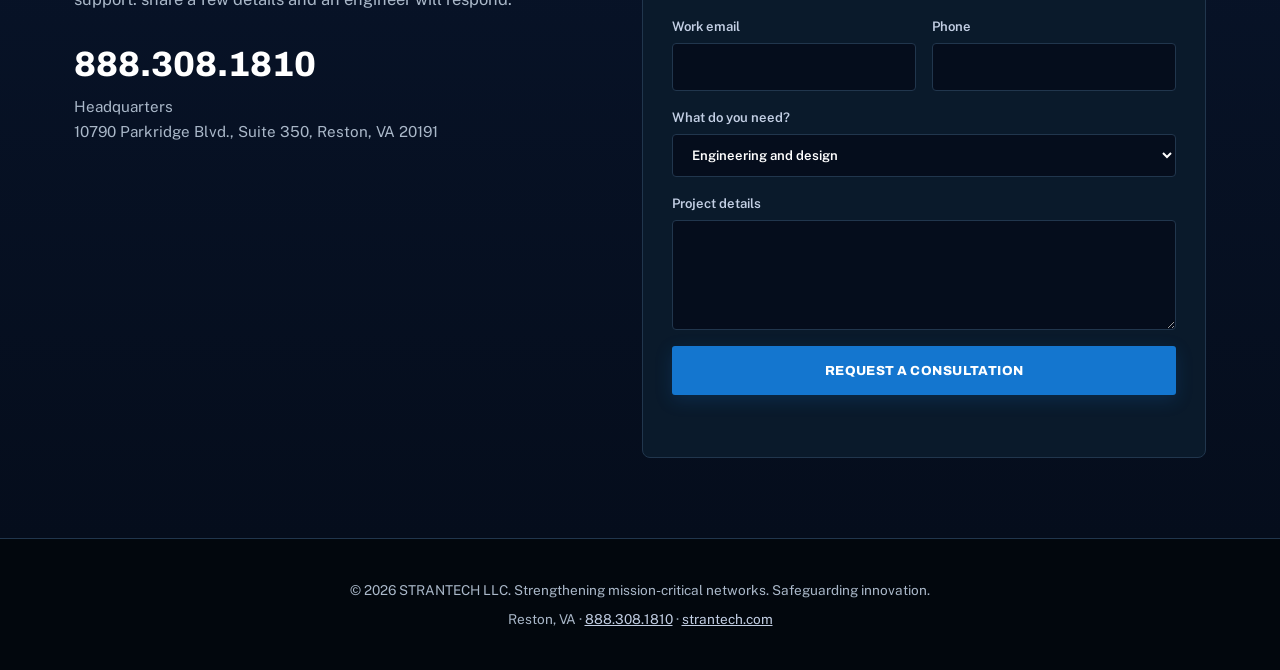
==== commit bff50762: "Add files via upload" ====
--- a/index.html
+++ b/index.html
@@ -20,7 +20,7 @@
 .hero{position:relative;padding:9rem 0 7rem;background:var(--ink);overflow:hidden}
 .hero::before{content:"";position:absolute;inset:0;z-index:1;background:linear-gradient(90deg,rgba(5,13,28,.96) 0,rgba(5,13,28,.8) 38%,rgba(5,13,28,.12) 78%)}
 .slide{position:absolute;inset:0;z-index:0;background-size:cover;background-position:center;opacity:0;transition:opacity 1.2s}.slide.on{opacity:1}.slide:first-child{background-position:right center}
-.dots{position:absolute;right:1.5rem;bottom:6.5rem;z-index:4;display:flex;gap:.5rem}.dots button{width:34px;height:5px;border:0;border-radius:3px;background:#ffffff55;cursor:pointer;padding:0}.dots button.on{background:#6ea8ff}
+.dots{display:none;position:absolute;right:1.5rem;bottom:6.5rem;z-index:4;gap:.5rem}.dots button{width:34px;height:5px;border:0;border-radius:3px;background:#ffffff55;cursor:pointer;padding:0}.dots button.on{background:#6ea8ff}
 .hero::after{content:"";position:absolute;inset:auto 0 0;height:140px;background:linear-gradient(transparent,var(--ink))}
 .hero .wrap{position:relative;z-index:2}.hero .in{max-width:640px}
 .kicker{font-size:.8rem;letter-spacing:.14em;text-transform:uppercase;color:#c3cfe4;margin-bottom:1.2rem}
@@ -68,10 +68,6 @@
 
 <section class="hero">
 <div class="slide on" style="background-image:url(images/hero-radar-site.jpg)"></div>
-<div class="slide" style="background-image:url(images/modular-scif-buildouts.jpg)"></div>
-<div class="slide" style="background-image:url(images/data-center-infrastructure.jpg)"></div>
-<div class="slide" style="background-image:url(images/high-density-cable-plant.jpg)"></div>
-<div class="dots" role="tablist" aria-label="Hero slides"></div>
 <div class="wrap"><div class="in">
 <div class="kicker">Mission-critical infrastructure. Anywhere in the world.</div>
 <h1>Secure infrastructure,<span>built and kept running.</span></h1>
@@ -146,9 +142,5 @@
 <footer><p>© 2026 STRANTECH LLC. Strengthening mission-critical networks. Safeguarding innovation.</p><p style="margin-top:.4rem">Reston, VA · <a href="tel:+18883081810">888.308.1810</a> · <a href="https://www.strantech.com">strantech.com</a></p></footer>
 <div class="callbar"><a class="btn btn-outline" href="tel:+18883081810">Call</a><a class="btn btn-primary" href="#contact">Request a consultation</a></div>
 <script src="polish.js"></script>
-<script>(function(){var sl=document.querySelectorAll('.slide'),d=document.querySelector('.dots'),i=0,t;
-sl.forEach(function(_,n){var b=document.createElement('button');b.setAttribute('aria-label','Show slide '+(n+1));b.onclick=function(){go(n);start()};d.appendChild(b)});
-function go(n){i=n;sl.forEach(function(x,k){x.classList.toggle('on',k===n)});d.childNodes.forEach(function(x,k){x.classList.toggle('on',k===n)})}
-function start(){clearInterval(t);if(!matchMedia('(prefers-reduced-motion:reduce)').matches)t=setInterval(function(){go((i+1)%sl.length)},6500)}
-go(0);start()})();var m=document.getElementById('menu');document.getElementById('menuBtn').onclick=function(){m.classList.toggle('open')};m.onclick=function(){m.classList.remove('open')};</script>
+<script>var m=document.getElementById('menu');document.getElementById('menuBtn').onclick=function(){m.classList.toggle('open')};m.onclick=function(){m.classList.remove('open')};</script>
 </body></html>
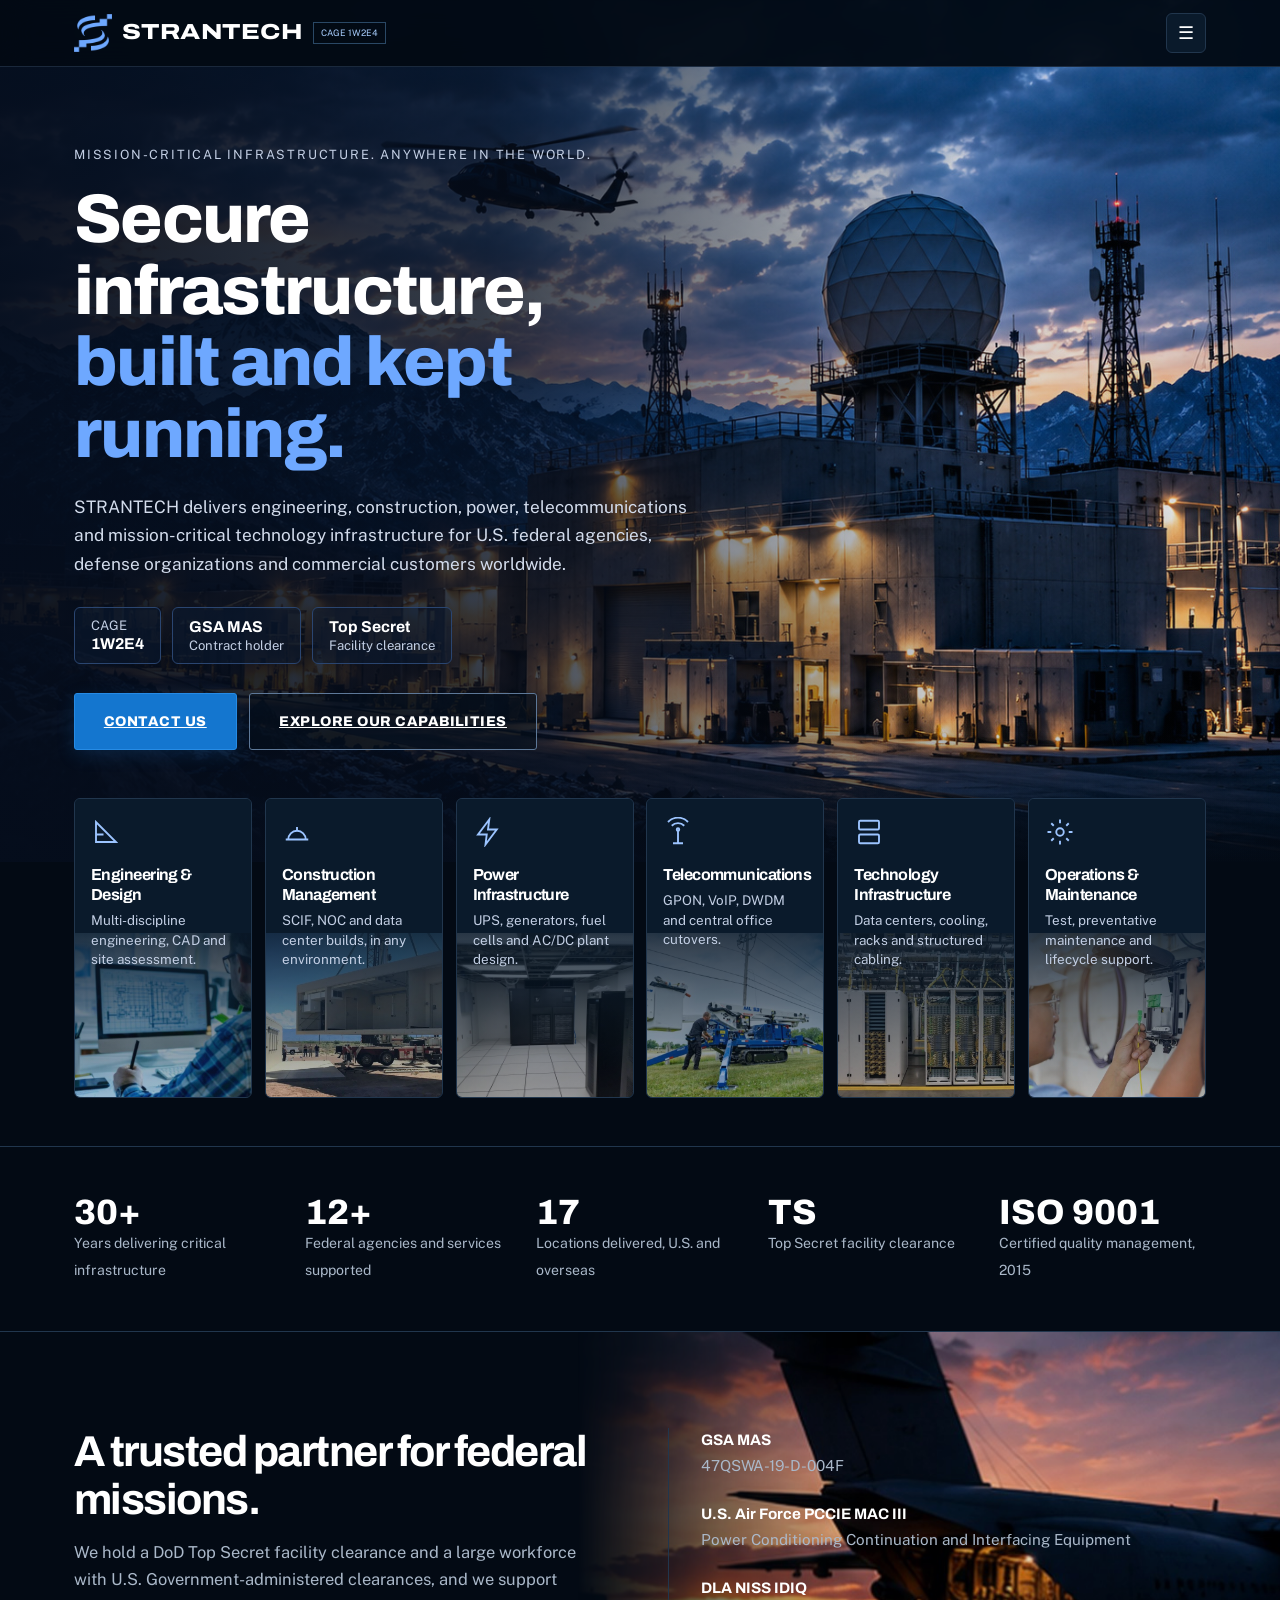
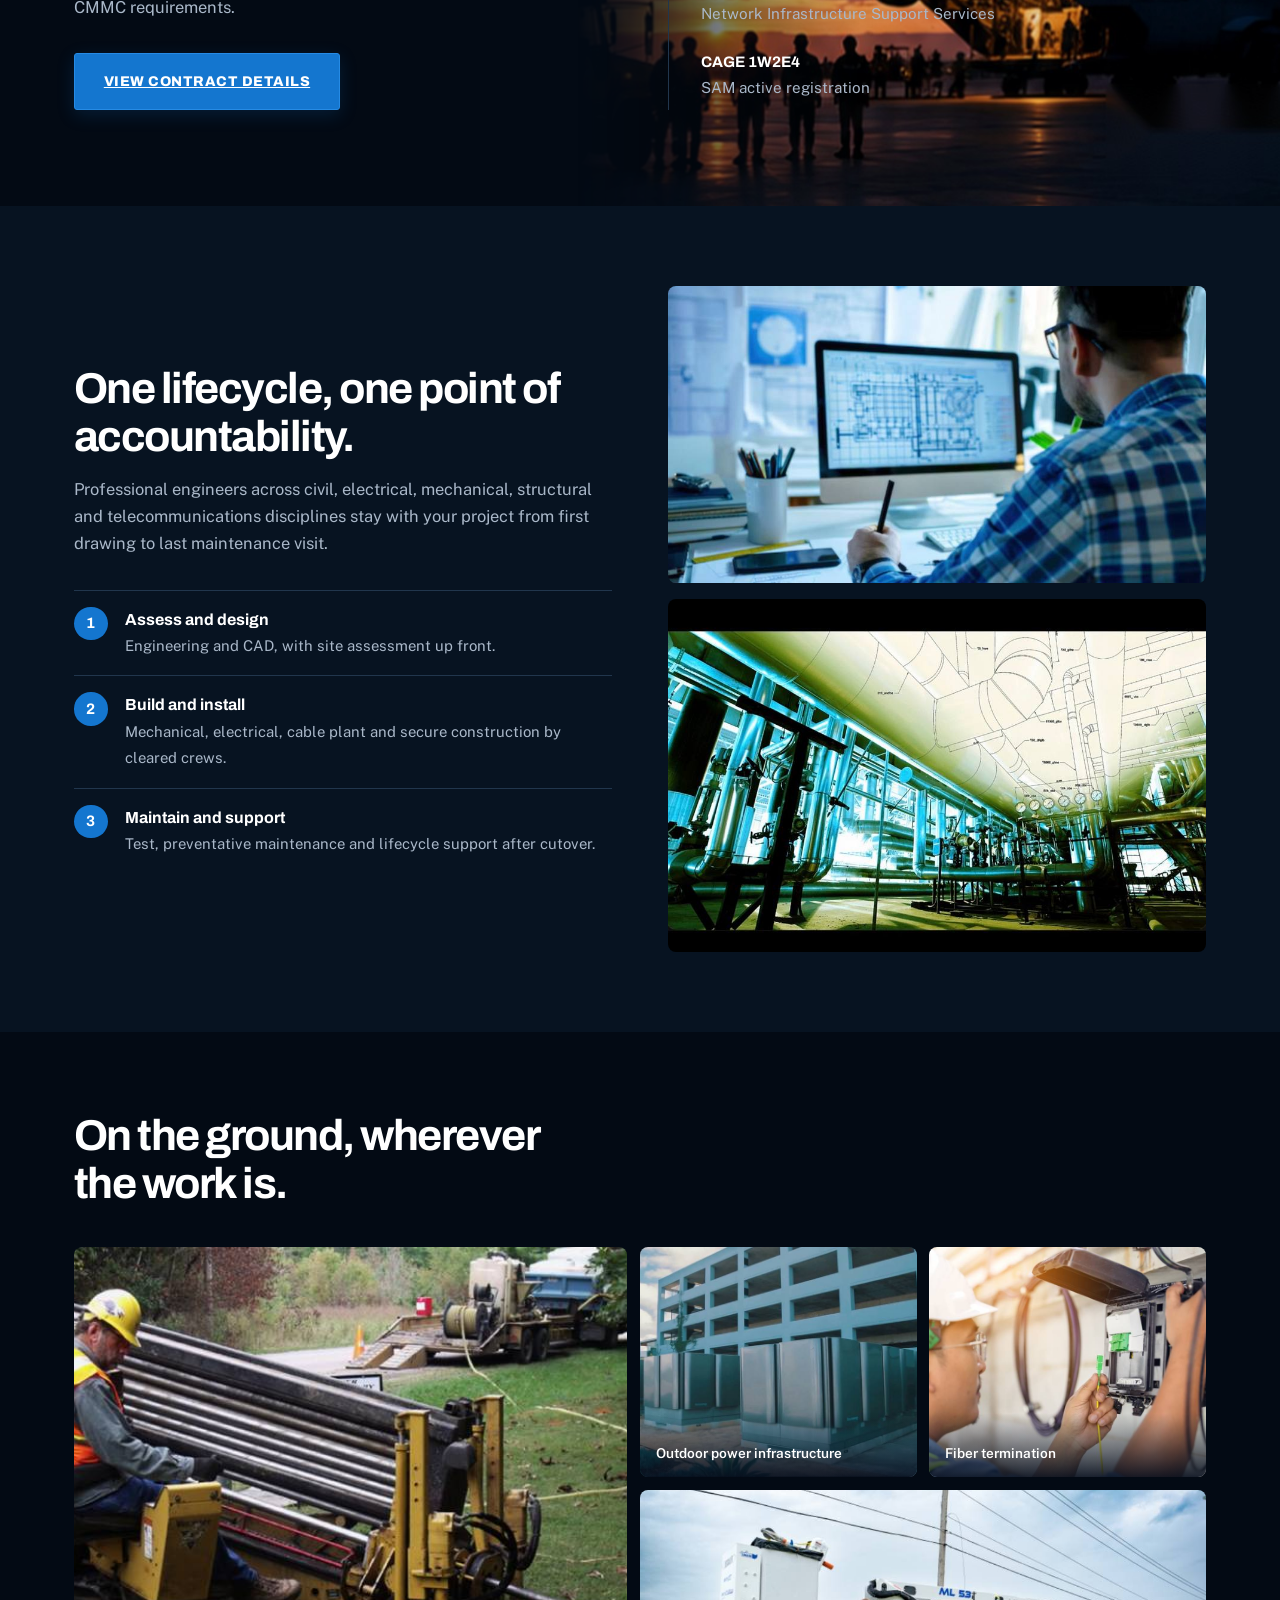
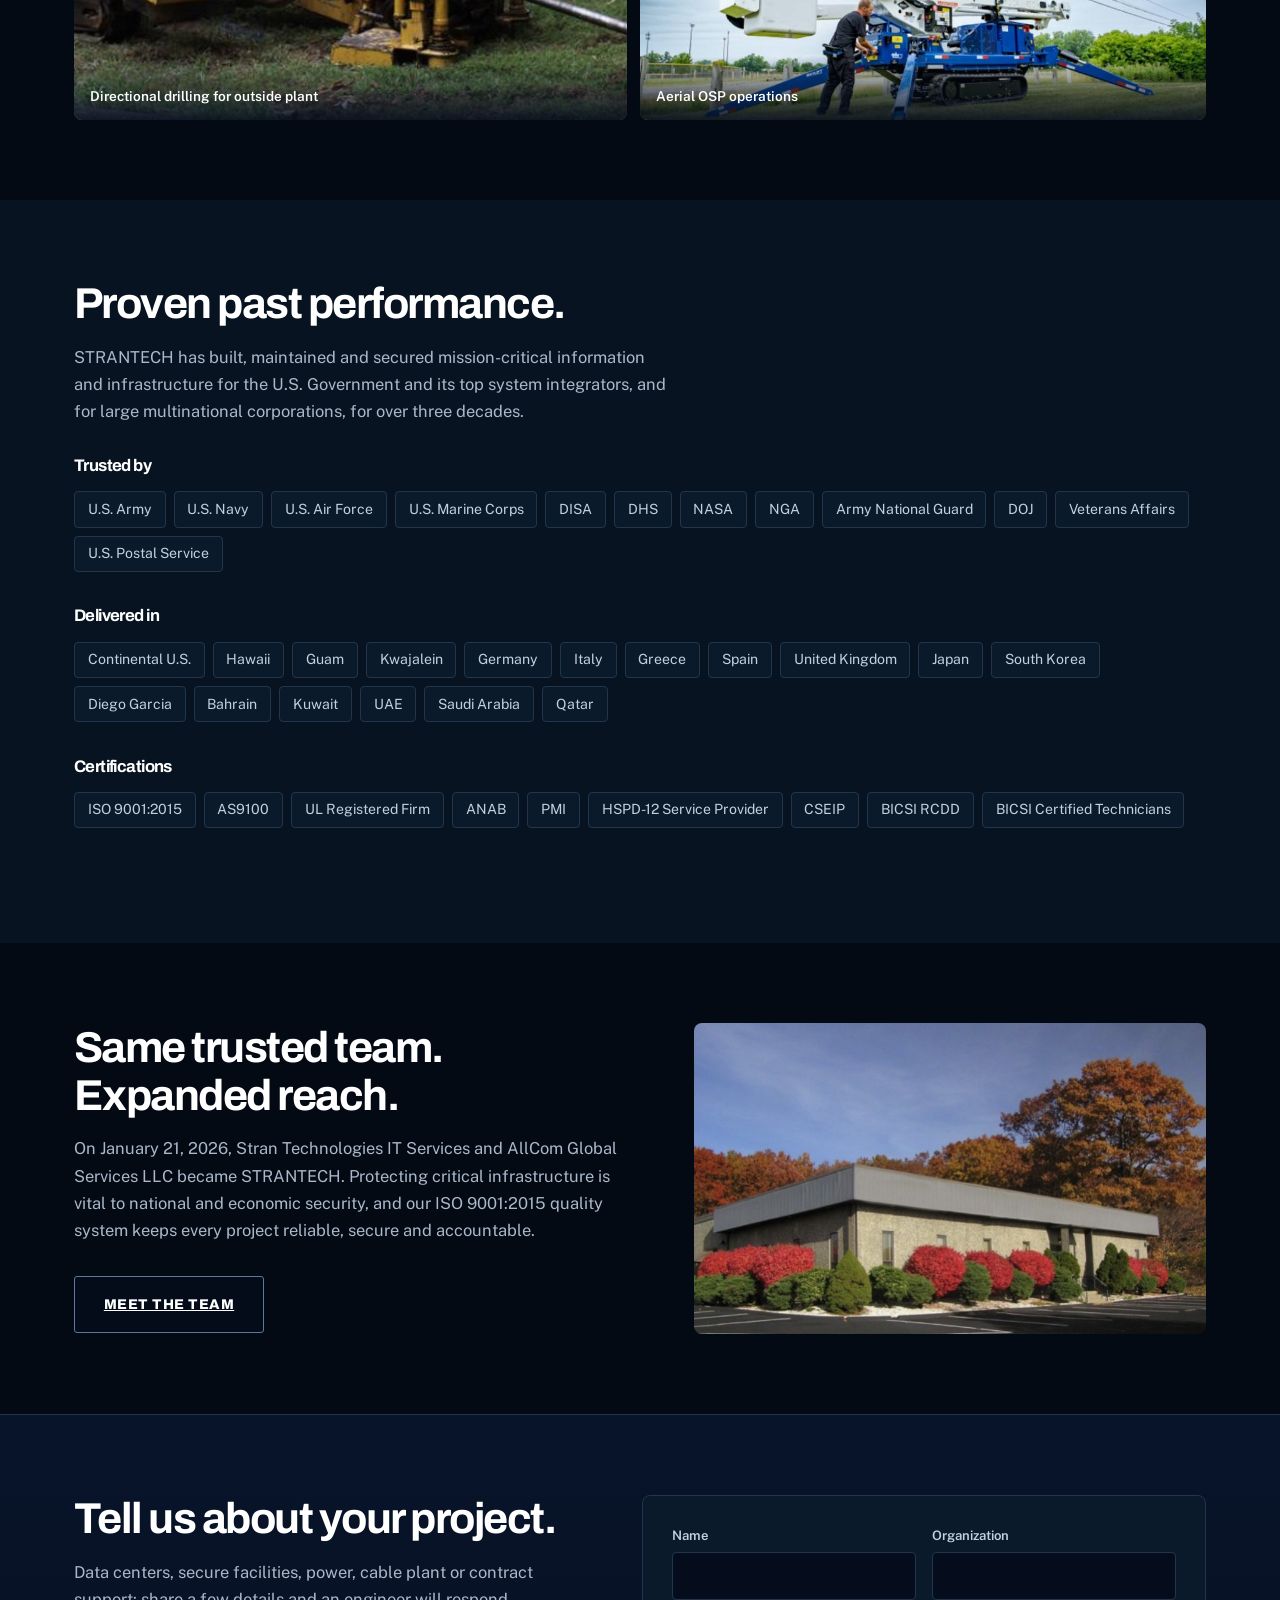
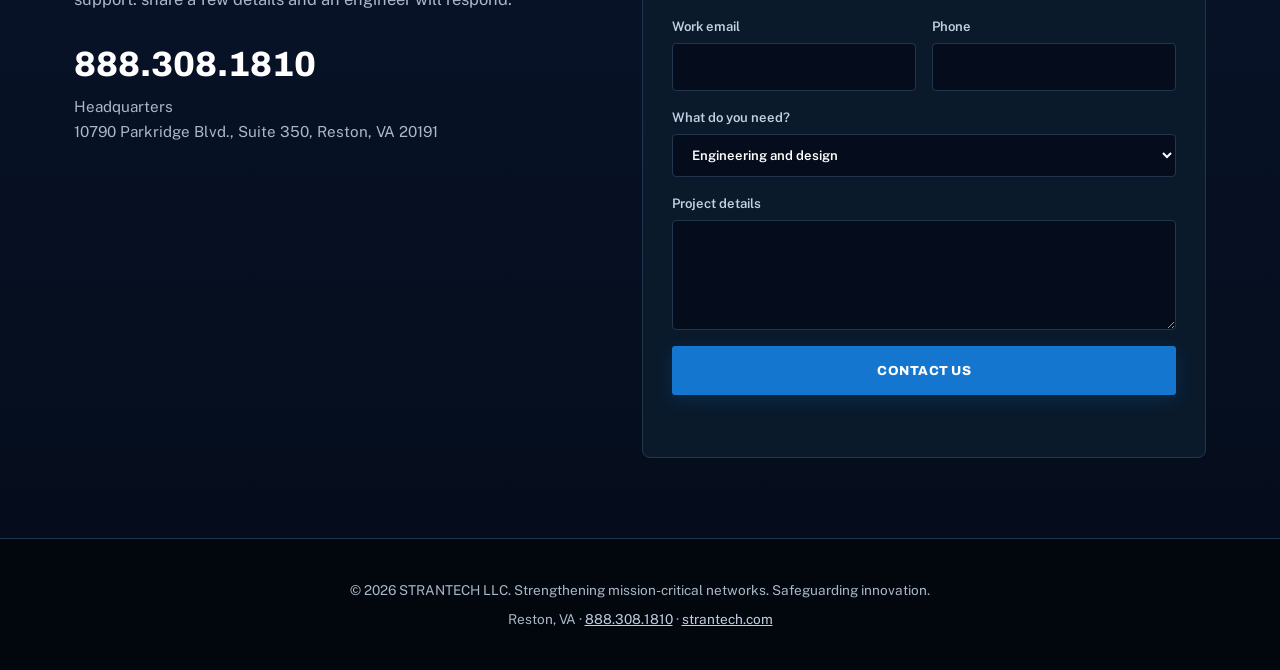
==== commit b80596ad: "Add files via upload" ====
--- a/index.html
+++ b/index.html
@@ -62,9 +62,9 @@
 <body>
 <header><div class="nav-container">
 <a href="index.html" class="logo-group"><img src="images/strantech-logo-light.png" alt=""><span class="logo-text">STRANTECH</span><span class="cage-badge">CAGE 1W2E4</span></a>
-<nav><a href="index.html" class="active">Home</a><a href="capabilities.html">Capabilities</a><a href="partners.html">Federal Contracting</a><a href="#performance">Past Performance</a><a href="locations.html">Global Operations</a><a href="about.html">About</a><a href="#contact">Contact</a><a href="#contact" class="btn btn-primary btn-arrow">Request a consultation</a></nav>
+<nav><a href="index.html" class="active">Home</a><a href="capabilities.html">Capabilities</a><a href="partners.html">Federal Contracting</a><a href="#performance">Past Performance</a><a href="locations.html">Global Operations</a><a href="about.html">About</a><a href="#contact">Contact</a><a href="#contact" class="btn btn-primary btn-arrow">Contact Us</a></nav>
 <button class="mobile-toggle" id="menuBtn" aria-label="Menu">☰</button></div></header>
-<div class="mobile-menu" id="menu"><a href="index.html" class="active">Home</a><a href="capabilities.html">Capabilities</a><a href="partners.html">Federal Contracting</a><a href="#performance">Past Performance</a><a href="locations.html">Global Operations</a><a href="about.html">About</a><a href="#contact">Contact</a><a href="#contact" class="btn btn-primary btn-arrow">Request a consultation</a></div>
+<div class="mobile-menu" id="menu"><a href="index.html" class="active">Home</a><a href="capabilities.html">Capabilities</a><a href="partners.html">Federal Contracting</a><a href="#performance">Past Performance</a><a href="locations.html">Global Operations</a><a href="about.html">About</a><a href="#contact">Contact</a><a href="#contact" class="btn btn-primary btn-arrow">Contact Us</a></div>
 
 <section class="hero">
 <div class="slide on" style="background-image:url(images/hero-radar-site.jpg)"></div>
@@ -73,7 +73,7 @@
 <h1>Secure infrastructure,<span>built and kept running.</span></h1>
 <p>STRANTECH delivers engineering, construction, power, telecommunications and mission-critical technology infrastructure for U.S. federal agencies, defense organizations and commercial customers worldwide.</p>
 <div class="badges"><div>CAGE<b>1W2E4</b></div><div><b>GSA MAS</b>Contract holder</div><div><b>Top Secret</b>Facility clearance</div></div>
-<div class="row"><a href="#contact" class="btn btn-primary btn-lg">Request a consultation</a><a href="capabilities.html" class="btn btn-outline btn-lg">Explore our capabilities</a></div>
+<div class="row"><a href="#contact" class="btn btn-primary btn-lg">Contact Us</a><a href="capabilities.html" class="btn btn-outline btn-lg">Explore our capabilities</a></div>
 </div></div></section>
 
 <div class="tiles" id="capabilities"><div class="wrap">
@@ -136,11 +136,11 @@
 <div class="r2"><label>Work email<input type="email" name="email" required autocomplete="email"></label><label>Phone<input type="tel" name="phone" autocomplete="tel"></label></div>
 <label>What do you need?<select name="interest"><option>Engineering and design</option><option>Construction / SCIF</option><option>Power infrastructure</option><option>Telecommunications</option><option>Technology infrastructure</option><option>Operations and maintenance</option><option>Contract vehicle question</option></select></label>
 <label>Project details<textarea name="message"></textarea></label>
-<button class="btn btn-primary" type="submit">Request a consultation</button><p id="formStatus" role="status"></p></form>
+<button class="btn btn-primary" type="submit">Contact Us</button><p id="formStatus" role="status"></p></form>
 </div></section>
 
 <footer><p>© 2026 STRANTECH LLC. Strengthening mission-critical networks. Safeguarding innovation.</p><p style="margin-top:.4rem">Reston, VA · <a href="tel:+18883081810">888.308.1810</a> · <a href="https://www.strantech.com">strantech.com</a></p></footer>
-<div class="callbar"><a class="btn btn-outline" href="tel:+18883081810">Call</a><a class="btn btn-primary" href="#contact">Request a consultation</a></div>
+<div class="callbar"><a class="btn btn-outline" href="tel:+18883081810">Call</a><a class="btn btn-primary" href="#contact">Contact Us</a></div>
 <script src="polish.js"></script>
 <script>var m=document.getElementById('menu');document.getElementById('menuBtn').onclick=function(){m.classList.toggle('open')};m.onclick=function(){m.classList.remove('open')};</script>
 </body></html>
--- a/sitewide.css
+++ b/sitewide.css
@@ -63,3 +63,10 @@
   .page-banner h1{font-size:2.4rem}
   section{padding:3.5rem 0}
 }
+
+/* Keep the full navigation and CTA inside the viewport on mid-size desktop screens. */
+@media (min-width: 901px) and (max-width: 1280px){
+  header nav{display:none !important;}
+  header .mobile-toggle{display:inline-flex !important;align-items:center;justify-content:center;}
+  .nav-container{width:100%;max-width:100%;padding-left:clamp(1rem,3vw,2.5rem);padding-right:clamp(1rem,3vw,2.5rem);}
+}
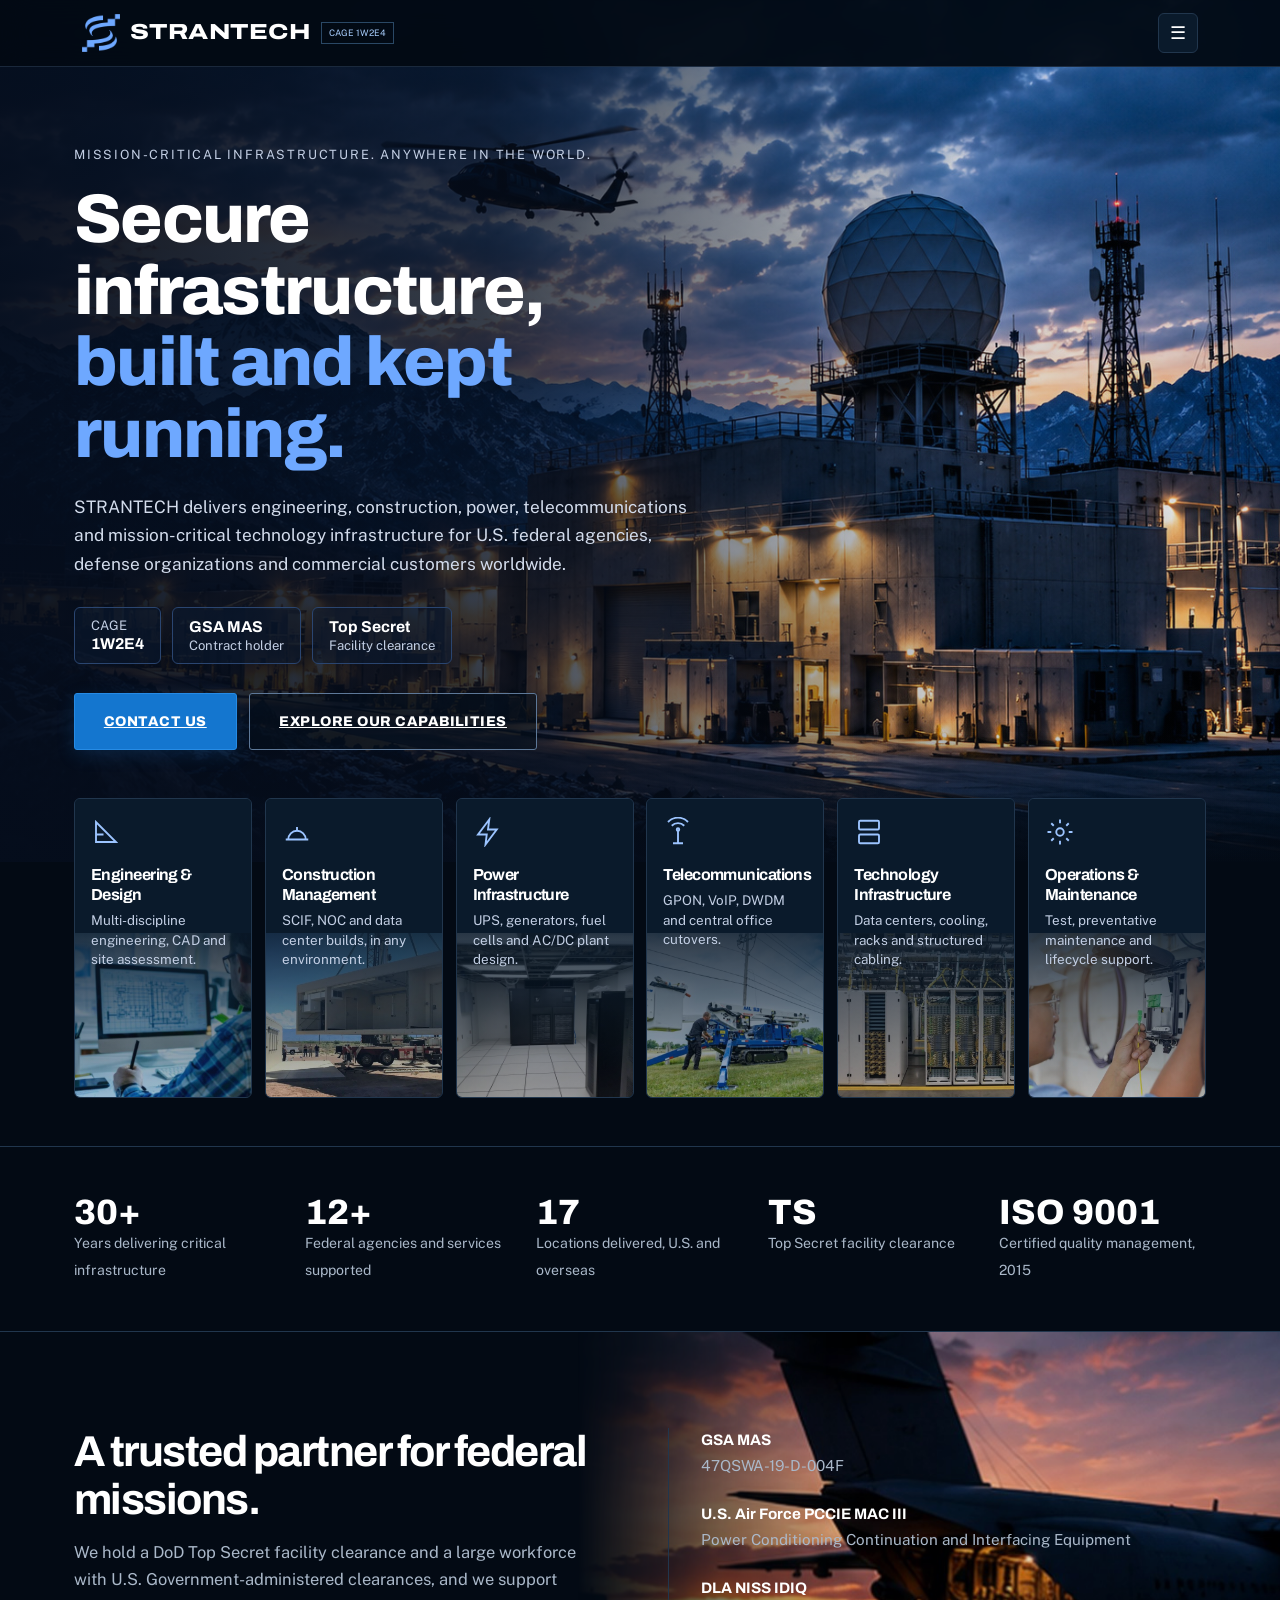
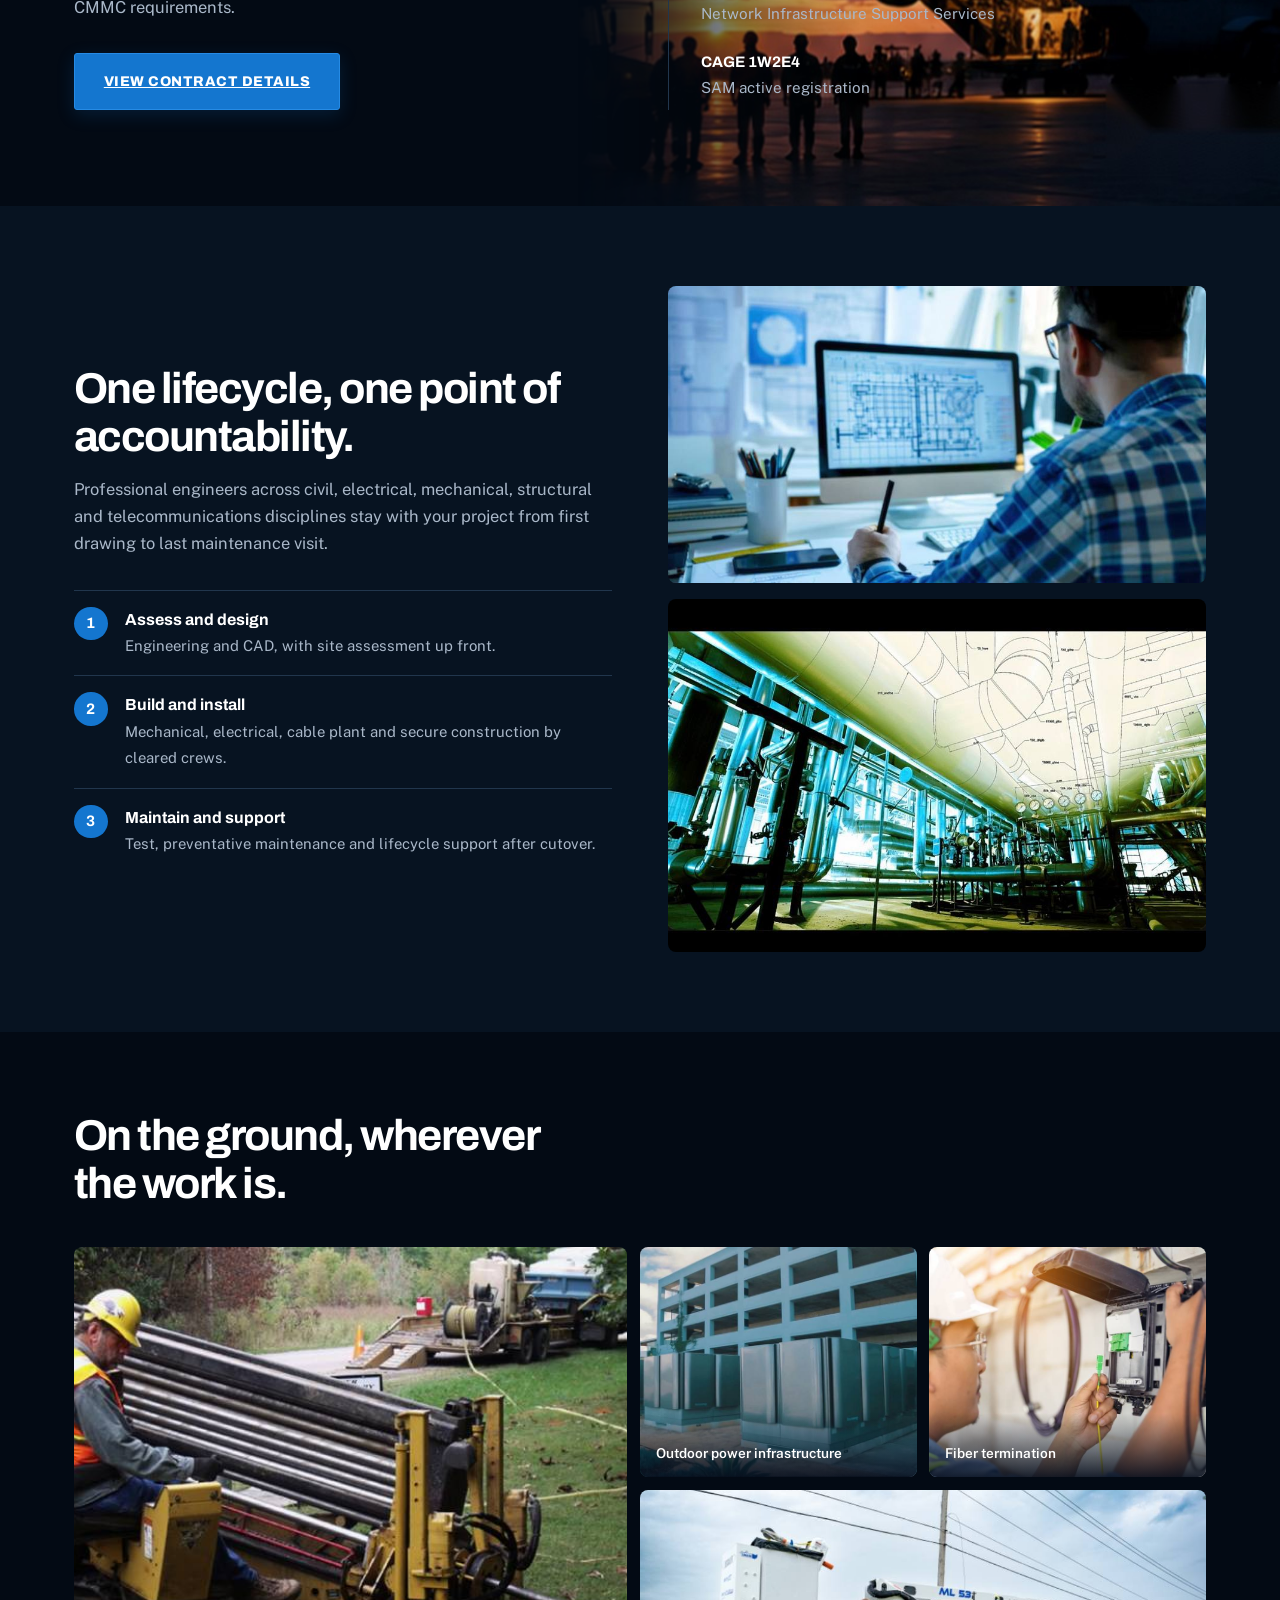
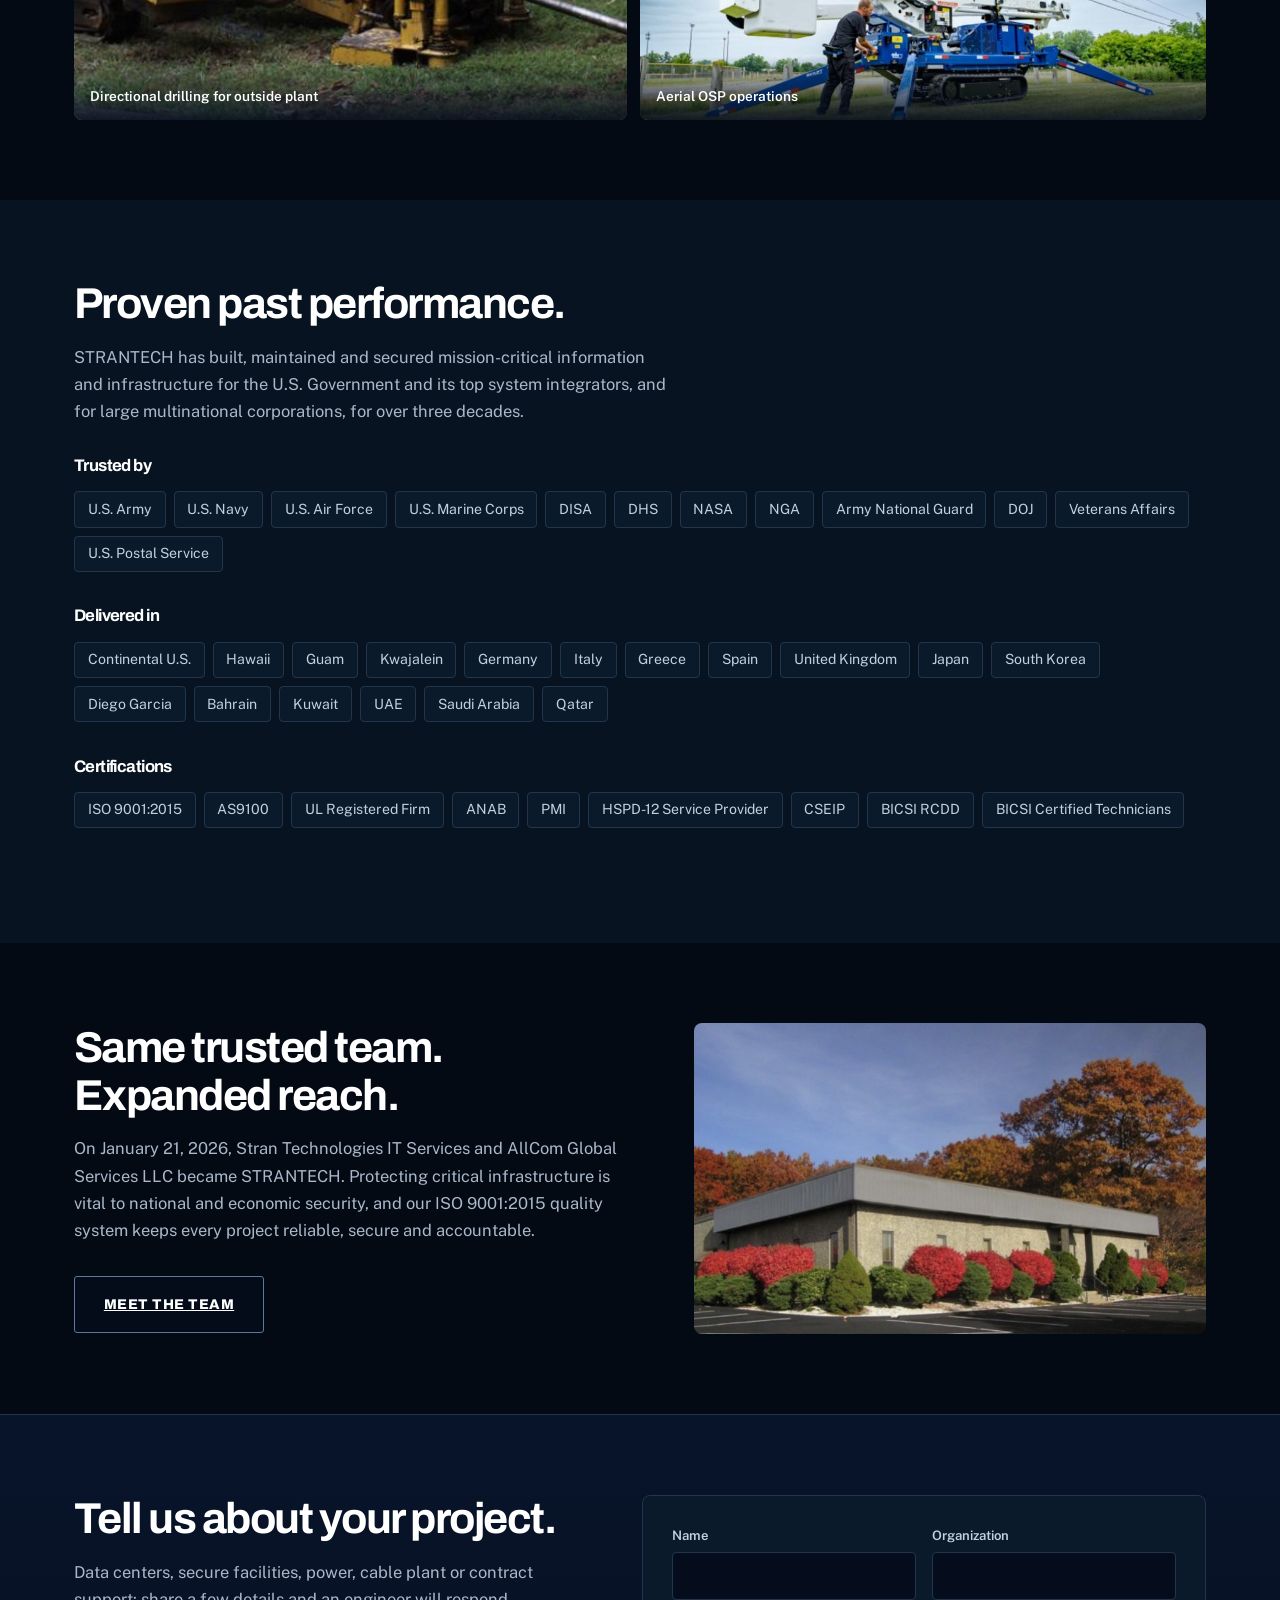
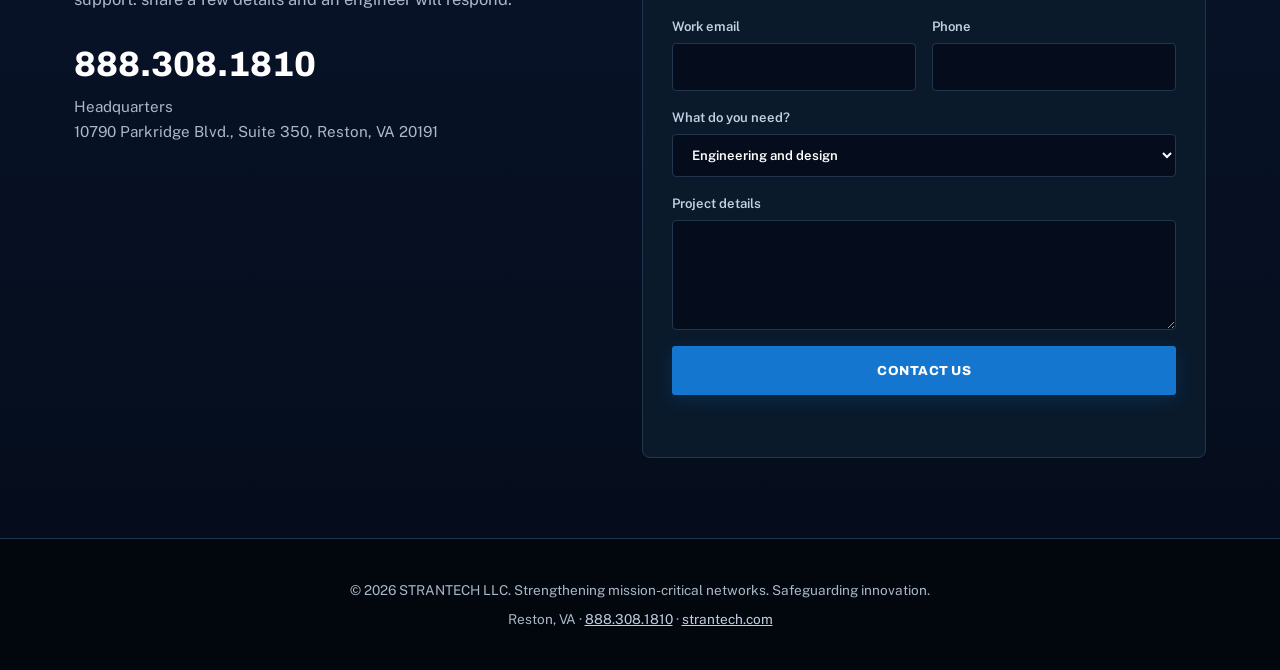
==== commit 2e906c98: "Add files via upload" ====
--- a/index.html
+++ b/index.html
@@ -58,7 +58,23 @@
 @media(max-width:1080px){.tiles .wrap{grid-template-columns:repeat(3,1fr)}.stats .wrap{grid-template-columns:repeat(3,1fr)}}
 @media(max-width:980px){nav{display:none}.mobile-toggle{display:block}.fed .wrap,.split,.about,.contact .wrap{grid-template-columns:1fr}.hero::before{background:linear-gradient(180deg,rgba(5,13,28,.85),rgba(5,13,28,.7))}.dots{right:auto;left:1.5rem}.facts{border:0;padding:0}.fed::before{opacity:.3}}
 @media(max-width:640px){section{padding:3.6rem 0}.hero{padding:7rem 0 6rem}.tiles .wrap,.stats .wrap{grid-template-columns:1fr 1fr}.r2{grid-template-columns:1fr}.strip{grid-template-columns:1fr;grid-template-rows:none}.strip figure,.strip figure:first-child{grid-row:auto;height:210px}.cage-badge{display:none}}
-</style></head>
+</style>
+<style id="strantech-centering-fix">
+/* Center the site consistently and prevent horizontal overflow. */
+html, body { width:100%; max-width:100%; margin:0; overflow-x:clip; }
+*, *::before, *::after { box-sizing:border-box; }
+header { left:0 !important; right:0 !important; width:100% !important; }
+.nav-container, .wrap, .container, .page-banner .wrap { margin-left:auto !important; margin-right:auto !important; }
+.nav-container { width:100%; }
+img, video, iframe { max-width:100%; }
+@media (min-width:901px) and (max-width:1280px) {
+  header nav { display:none !important; }
+  header .mobile-toggle { display:inline-flex !important; align-items:center; justify-content:center; }
+  .nav-container { width:100% !important; max-width:1180px !important; padding-left:clamp(1rem,3vw,2rem) !important; padding-right:clamp(1rem,3vw,2rem) !important; }
+}
+</style>
+
+</head>
 <body>
 <header><div class="nav-container">
 <a href="index.html" class="logo-group"><img src="images/strantech-logo-light.png" alt=""><span class="logo-text">STRANTECH</span><span class="cage-badge">CAGE 1W2E4</span></a>
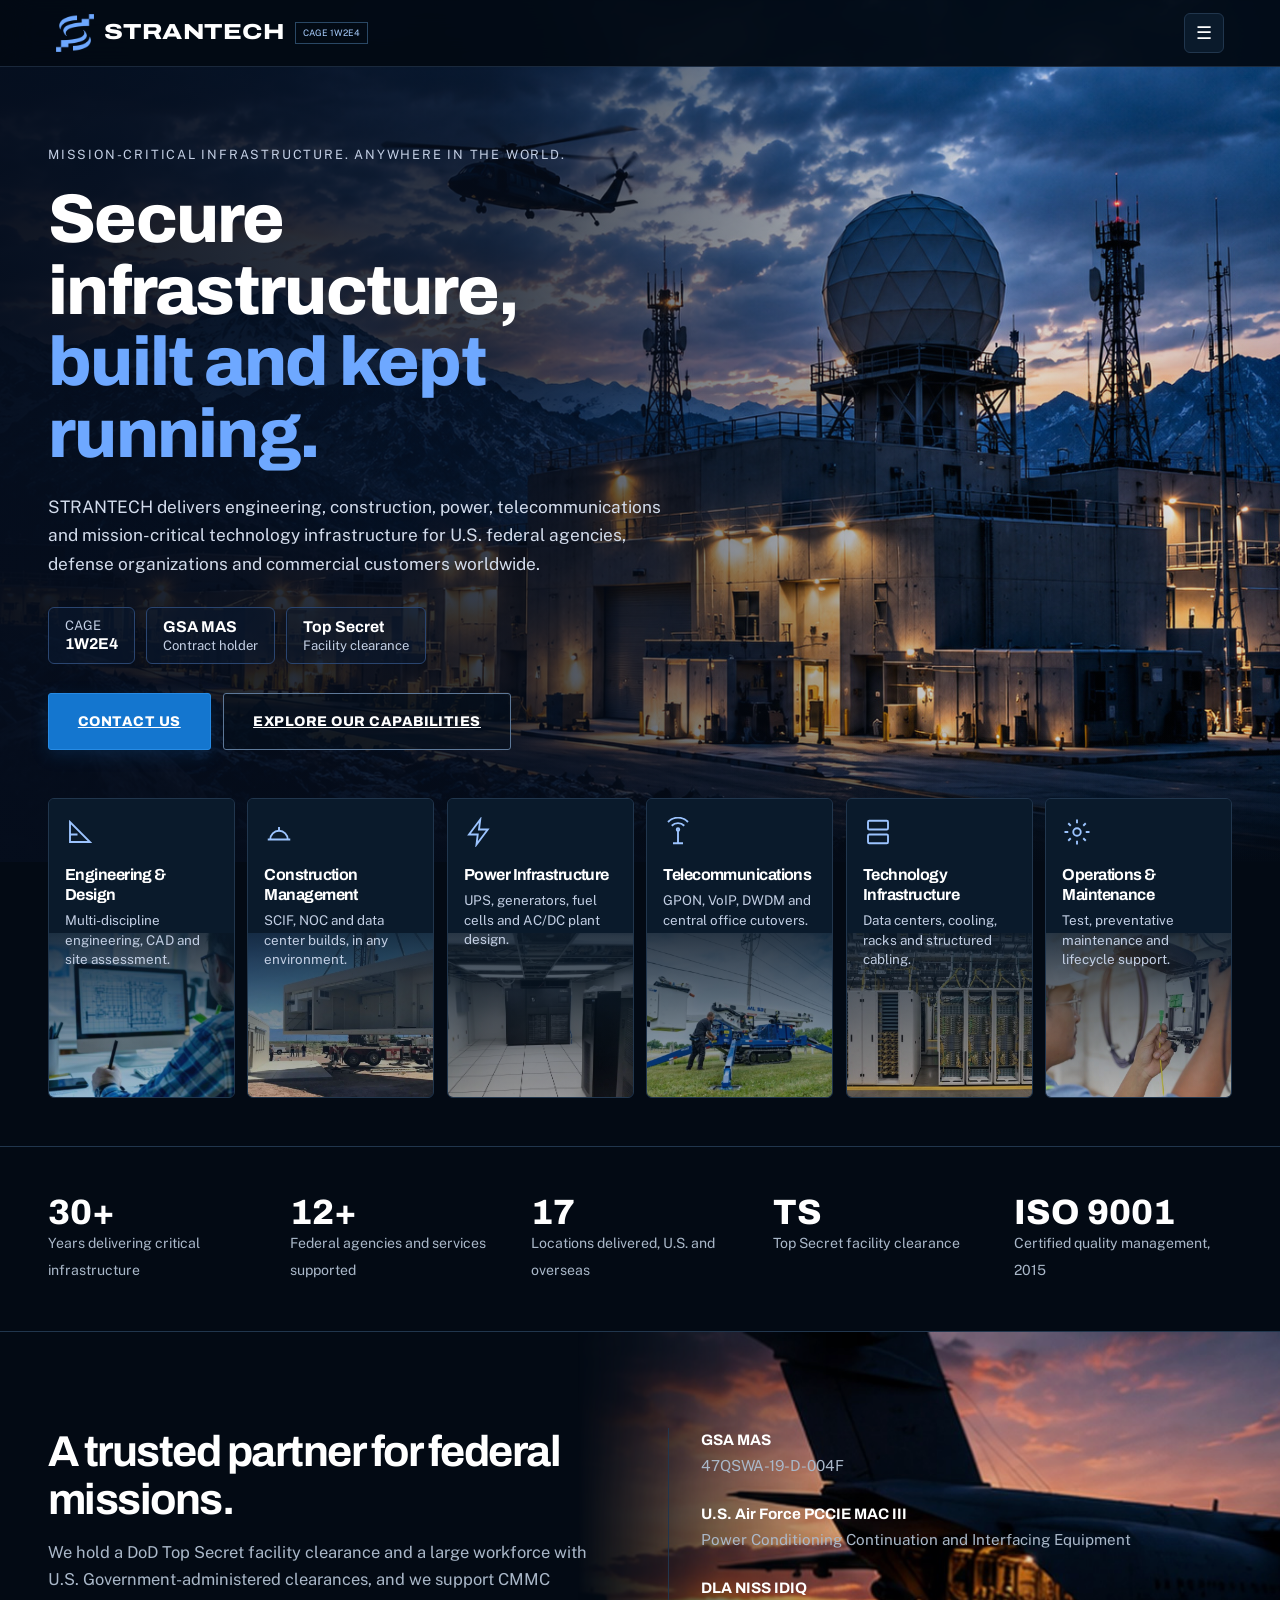
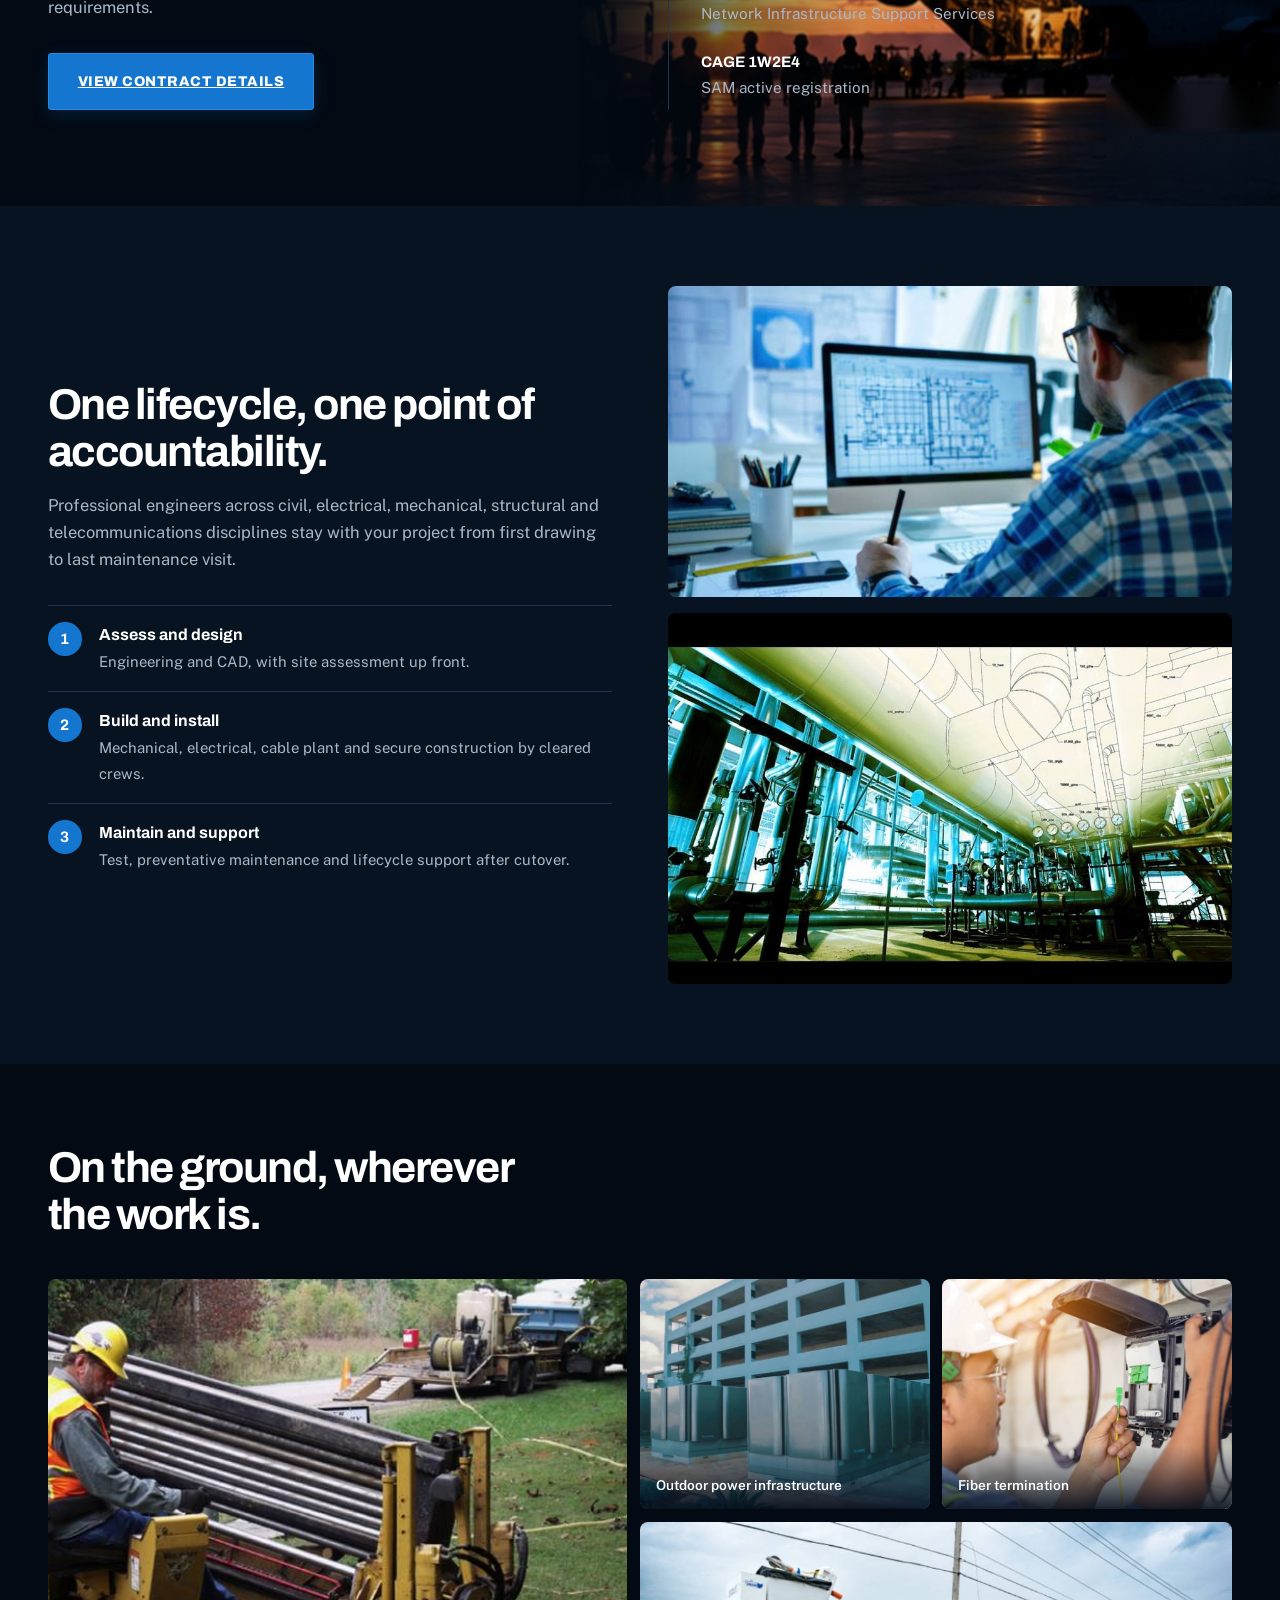
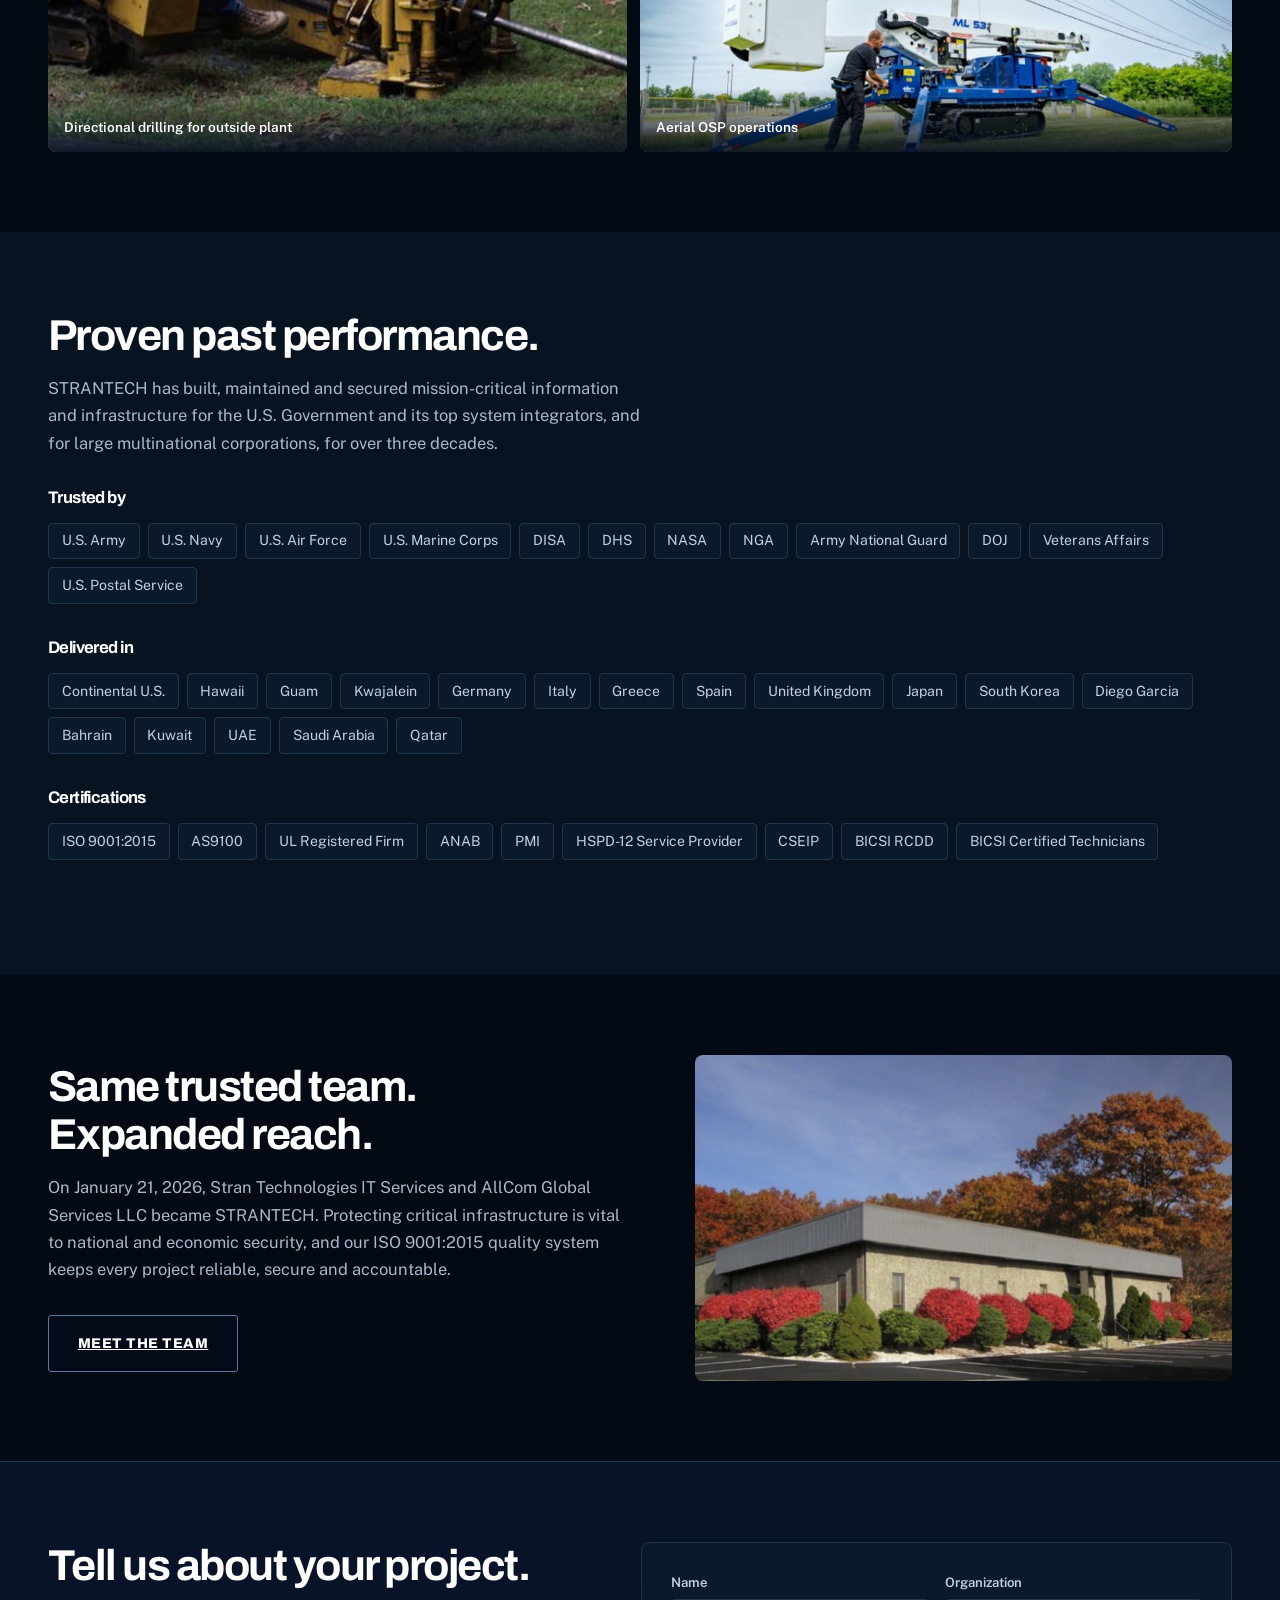
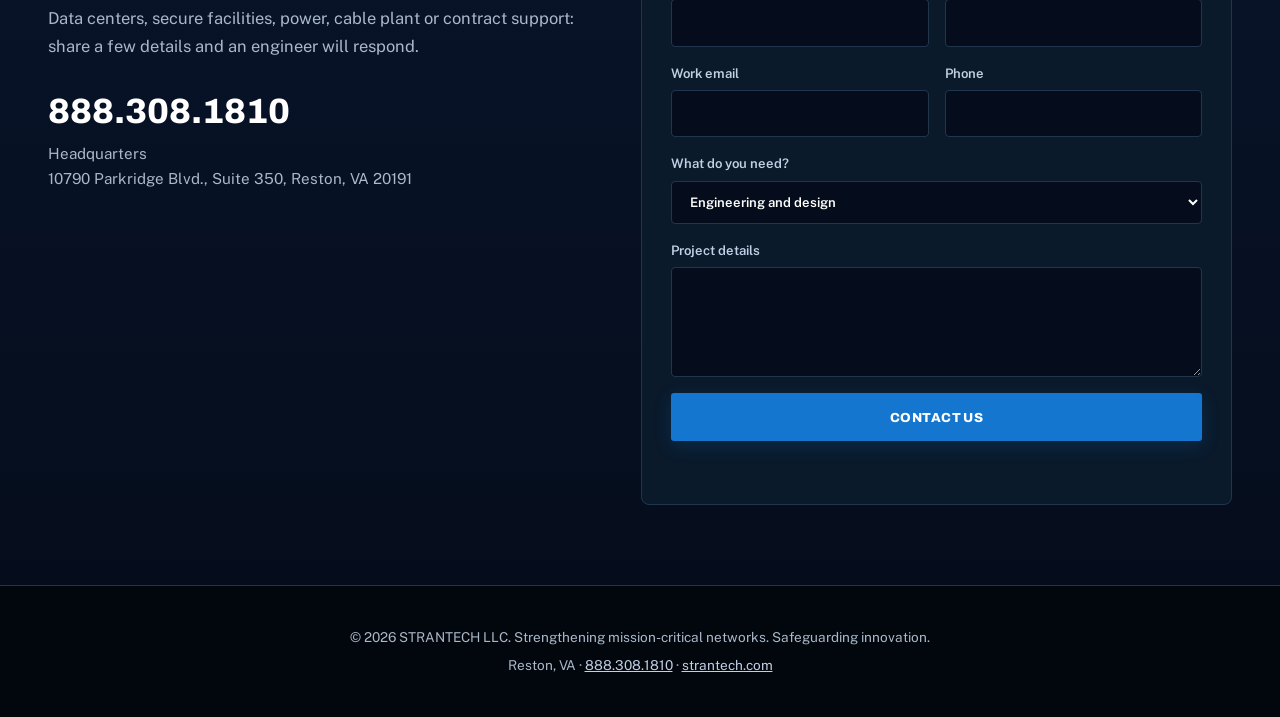
==== commit ec0ce2d6: "Add files via upload" ====
--- a/index.html
+++ b/index.html
@@ -71,6 +71,28 @@
   header nav { display:none !important; }
   header .mobile-toggle { display:inline-flex !important; align-items:center; justify-content:center; }
   .nav-container { width:100% !important; max-width:1180px !important; padding-left:clamp(1rem,3vw,2rem) !important; padding-right:clamp(1rem,3vw,2rem) !important; }
+}
+</style>
+
+
+<style id="true-centered-layout-fix">
+/* Keep the page content in one centered, responsive column. */
+html, body { width:100%; max-width:100%; margin:0; overflow-x:hidden; }
+header { width:100% !important; left:0 !important; right:0 !important; }
+.wrap, .container, .nav-container, .page-banner .wrap, .cta-band .in {
+  width: min(100% - 48px, 1308px) !important;
+  max-width: 1308px !important;
+  margin-left: auto !important; margin-right: auto !important;
+}
+.nav-container { display:flex; align-items:center; justify-content:space-between; }
+.hero .wrap { margin-inline:auto !important; }
+img, video, iframe { max-width:100%; }
+@media (max-width: 700px) {
+  .wrap, .container, .nav-container, .page-banner .wrap, .cta-band .in { width: calc(100% - 32px) !important; }
+}
+@media (min-width: 901px) and (max-width: 1280px) {
+  header nav { display:none !important; }
+  header .mobile-toggle { display:inline-flex !important; align-items:center; justify-content:center; }
 }
 </style>
 
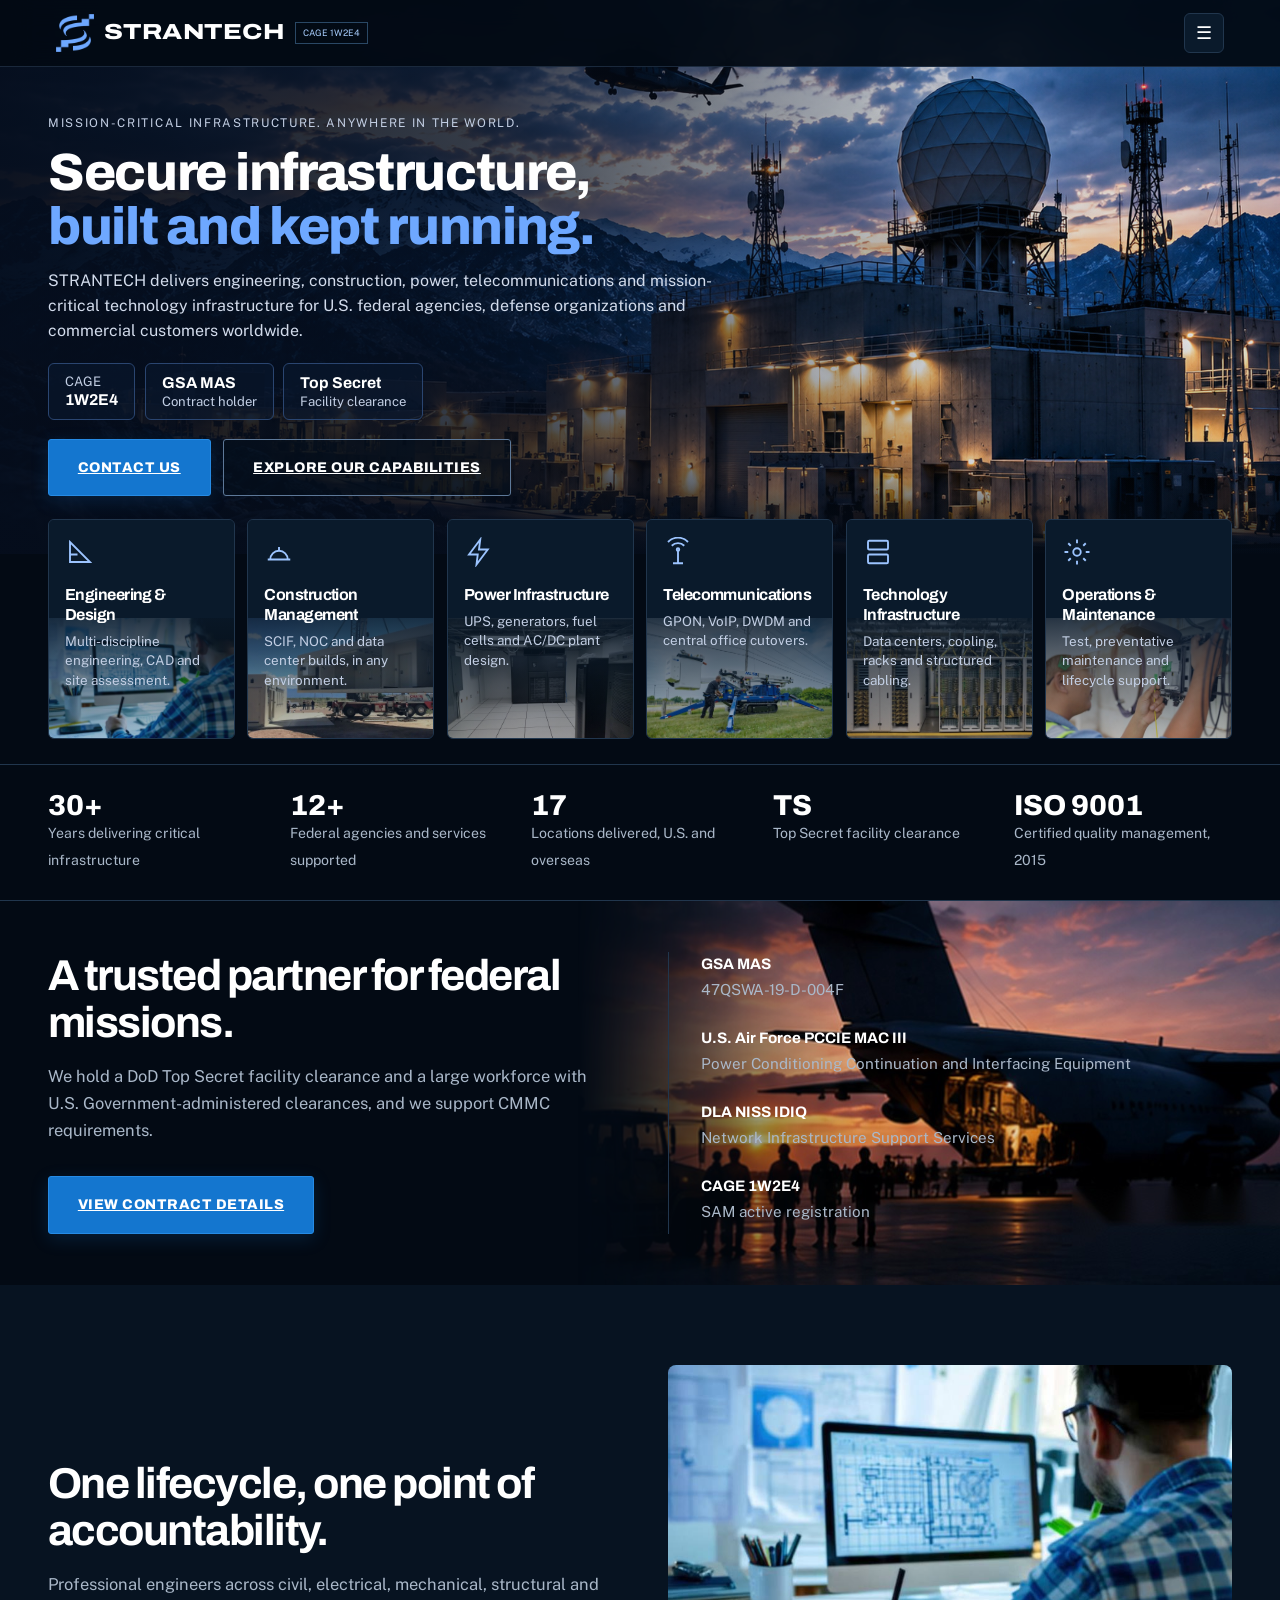
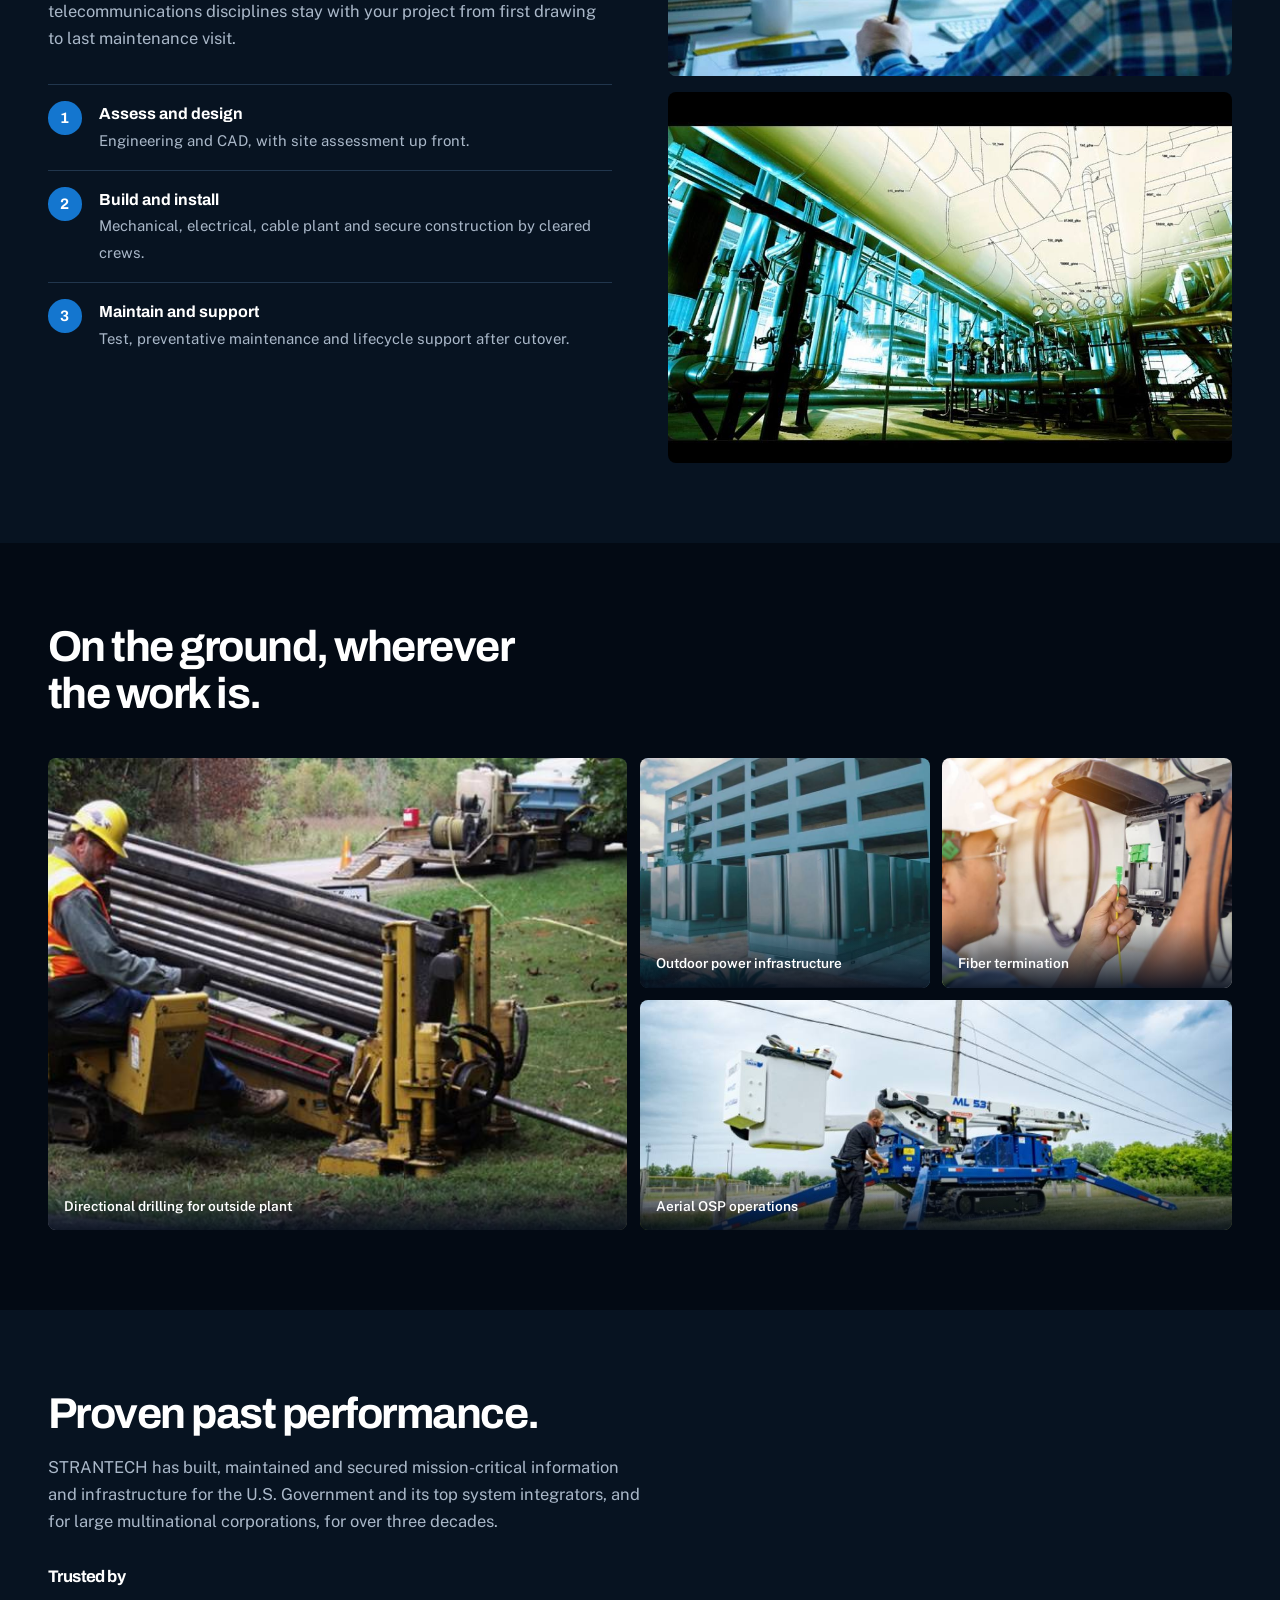
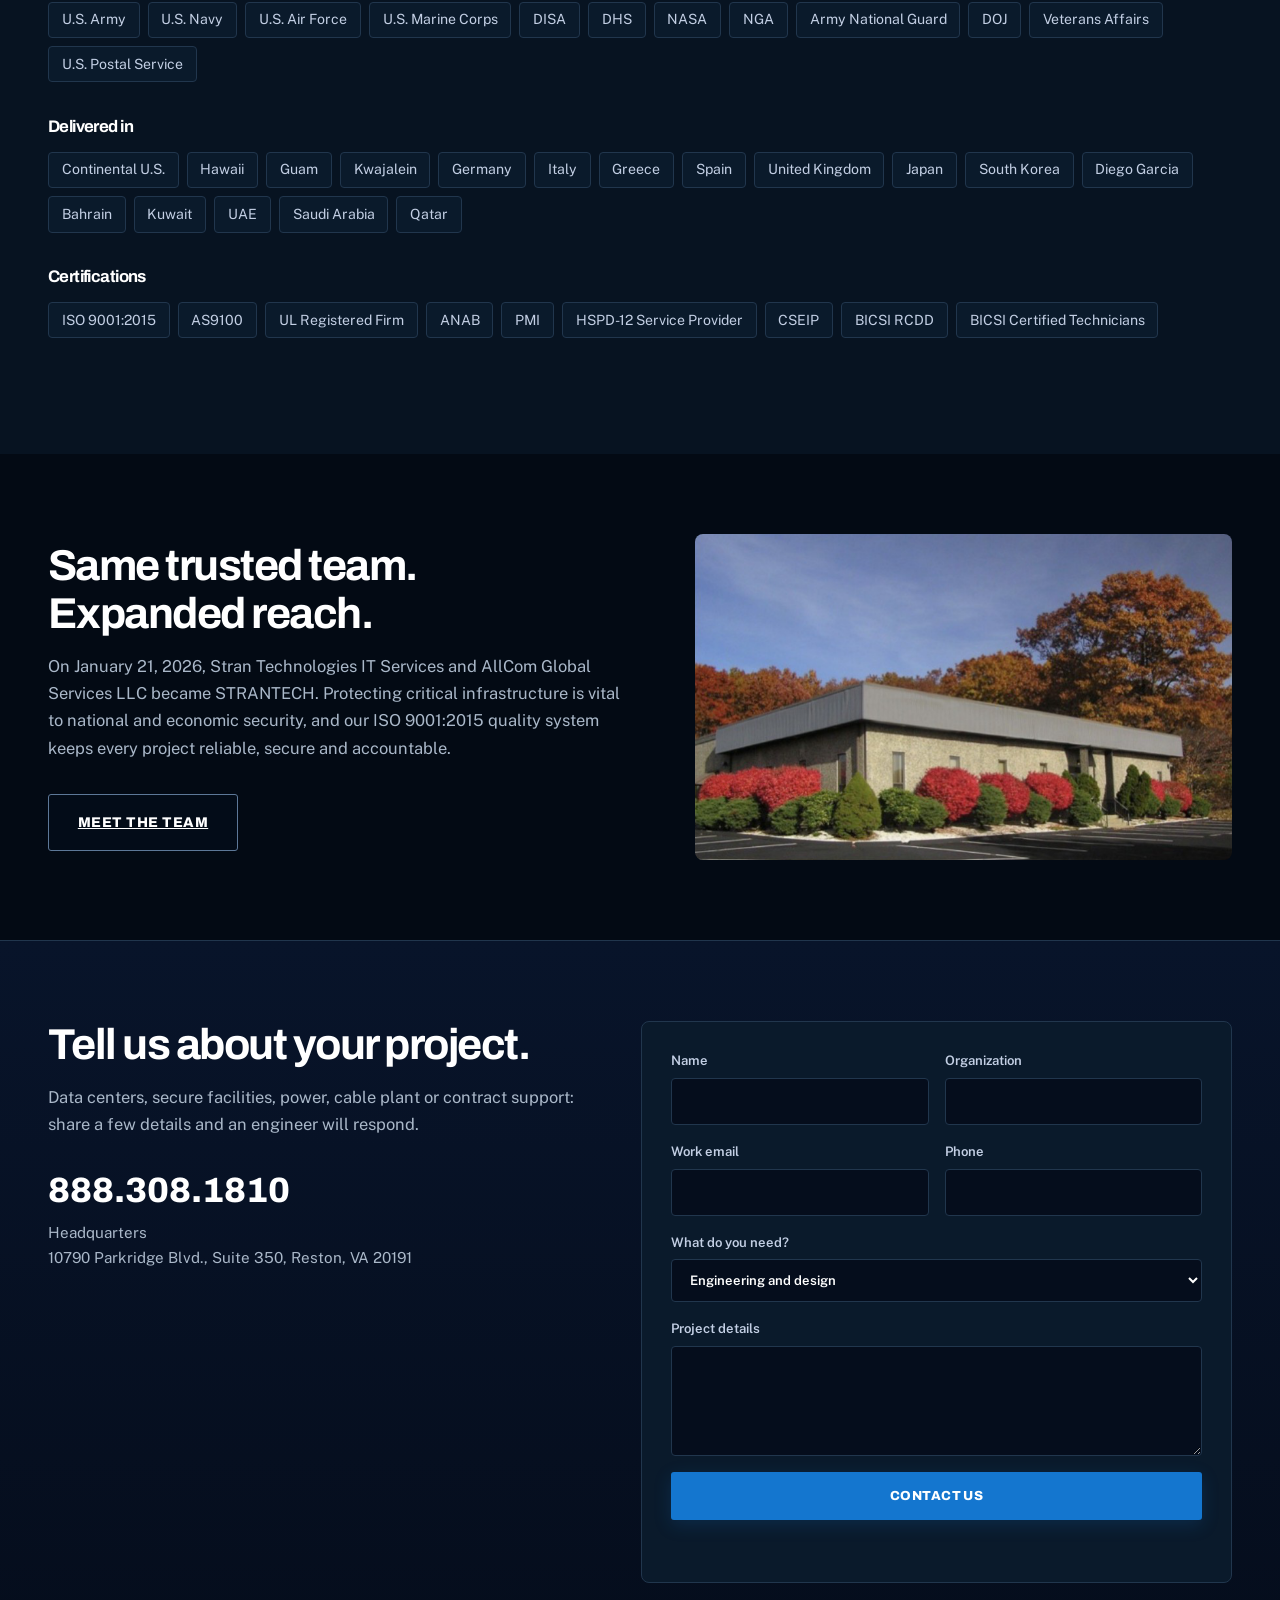
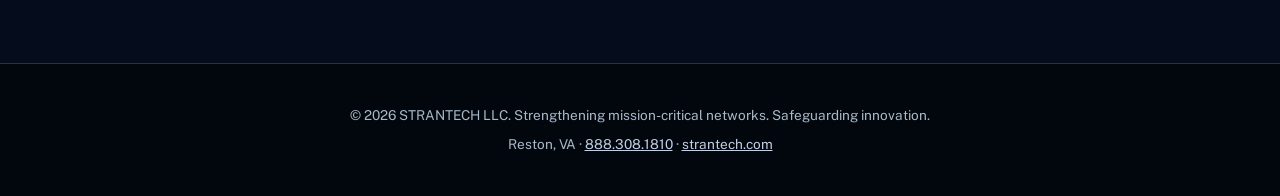
==== commit 1e49872a: "Add files via upload" ====
--- a/index.html
+++ b/index.html
@@ -17,27 +17,27 @@
 .mobile-toggle{display:none;width:40px;height:40px;border:1px solid var(--border);background:var(--card);color:#fff;border-radius:6px;font-size:1.1rem}
 .mobile-menu{display:none;position:fixed;top:58px;left:0;right:0;background:var(--bg);padding:1rem 1.5rem 1.5rem;z-index:99;flex-direction:column;border-bottom:1px solid var(--border)}
 .mobile-menu.open{display:flex}.mobile-menu a{color:#fff;text-decoration:none;padding:.7rem 0;border-bottom:1px solid var(--border)}.mobile-menu a.btn{border:0;margin-top:.8rem;text-align:center}
-.hero{position:relative;padding:9rem 0 7rem;background:var(--ink);overflow:hidden}
+.hero{position:relative;padding:7.1rem 0 3.6rem;background:var(--ink);overflow:hidden;min-height:0}
 .hero::before{content:"";position:absolute;inset:0;z-index:1;background:linear-gradient(90deg,rgba(5,13,28,.96) 0,rgba(5,13,28,.8) 38%,rgba(5,13,28,.12) 78%)}
 .slide{position:absolute;inset:0;z-index:0;background-size:cover;background-position:center;opacity:0;transition:opacity 1.2s}.slide.on{opacity:1}.slide:first-child{background-position:right center}
 .dots{display:none;position:absolute;right:1.5rem;bottom:6.5rem;z-index:4;gap:.5rem}.dots button{width:34px;height:5px;border:0;border-radius:3px;background:#ffffff55;cursor:pointer;padding:0}.dots button.on{background:#6ea8ff}
 .hero::after{content:"";position:absolute;inset:auto 0 0;height:140px;background:linear-gradient(transparent,var(--ink))}
-.hero .wrap{position:relative;z-index:2}.hero .in{max-width:640px}
-.kicker{font-size:.8rem;letter-spacing:.14em;text-transform:uppercase;color:#c3cfe4;margin-bottom:1.2rem}
-h1{font-size:clamp(2.5rem,5.4vw,4.3rem);line-height:1.04;font-weight:800;letter-spacing:-.025em;color:#fff}h1 span{color:#6ea8ff;display:block}
-.hero p{color:#d3dcec;font-size:1.08rem;margin:1.4rem 0 1.8rem}
-.badges{display:flex;flex-wrap:wrap;gap:.7rem;margin-bottom:1.8rem}.badges div{border:1px solid #2a4570;background:#0a1a3380;border-radius:6px;padding:.55rem 1rem;font-size:.82rem;color:#c3cfe4;line-height:1.3}.badges b{display:block;color:#fff;font-family:'Archivo';font-size:.98rem}
+.hero .wrap{position:relative;z-index:2}.hero .in{max-width:760px}
+.kicker{font-size:.75rem;letter-spacing:.14em;text-transform:uppercase;color:#c3cfe4;margin-bottom:.8rem}
+h1{font-size:clamp(2.25rem,4.1vw,3.65rem);line-height:1.02;font-weight:800;letter-spacing:-.025em;color:#fff}h1 span{color:#6ea8ff;display:block}
+.hero p{color:#d3dcec;font-size:1rem;line-height:1.55;margin:1rem 0 1.2rem;max-width:700px}
+.badges{display:flex;flex-wrap:wrap;gap:.6rem;margin-bottom:1.2rem}.badges div{border:1px solid #2a4570;background:#0a1a3380;border-radius:6px;padding:.55rem 1rem;font-size:.82rem;color:#c3cfe4;line-height:1.3}.badges b{display:block;color:#fff;font-family:'Archivo';font-size:.98rem}
 .row{display:flex;flex-wrap:wrap;gap:.8rem;align-items:center}
-.tiles{position:relative;z-index:3;margin-top:-4rem}.tiles .wrap{display:grid;grid-template-columns:repeat(6,1fr);gap:.8rem}
-.tile{position:relative;display:flex;flex-direction:column;min-height:300px;border:1px solid var(--border);border-radius:6px;overflow:hidden;background:var(--card);text-decoration:none;color:#fff}
+.tiles{position:relative;z-index:3;margin-top:-2.2rem}.tiles .wrap{display:grid;grid-template-columns:repeat(6,1fr);gap:.8rem}
+.tile{position:relative;display:flex;flex-direction:column;min-height:220px;border:1px solid var(--border);border-radius:6px;overflow:hidden;background:var(--card);text-decoration:none;color:#fff}
 .tile img{position:absolute;inset:auto 0 0;height:55%;width:100%;object-fit:cover;opacity:.8;transition:opacity .2s}.tile:hover img{opacity:1}.tile:hover{border-color:var(--signal)}
 .tile::after{content:"";position:absolute;inset:0;background:linear-gradient(180deg,var(--card) 35%,transparent 100%)}
 .tile div{position:relative;z-index:2;padding:1.1rem 1rem}.tile svg{width:30px;height:30px;stroke:#9cc4ff;fill:none;stroke-width:1.5;margin-bottom:.6rem}
 .tile h3{font-size:1rem;line-height:1.25;margin-bottom:.4rem}.tile p{font-size:.84rem;color:#c3cfe4;line-height:1.45}
-.stats{padding:3rem 0;border-block:1px solid var(--border);margin-top:3rem}.stats .wrap{display:grid;grid-template-columns:repeat(5,1fr);gap:1.5rem}
-.stat b{display:block;font:800 2.2rem/1 'Archivo';color:#fff}.stat span{font-size:.88rem;color:var(--muted)}
+.stats{padding:1.65rem 0;border-block:1px solid var(--border);margin-top:1.6rem}.stats .wrap{display:grid;grid-template-columns:repeat(5,1fr);gap:1.5rem}
+.stat b{display:block;font:800 1.8rem/1 'Archivo';color:#fff}.stat span{font-size:.88rem;color:var(--muted)}
 .fed{position:relative;overflow:hidden}.fed::before{content:"";position:absolute;inset:0 0 0 45%;background:url(images/aircraft-sunset.jpg) center/cover;opacity:.9;-webkit-mask-image:linear-gradient(90deg,transparent,#000 40%);mask-image:linear-gradient(90deg,transparent,#000 40%)}
-.fed{padding:6rem 0}.fed .wrap{position:relative;z-index:1;display:grid;grid-template-columns:1fr 1fr;gap:3.5rem}
+.fed{padding:3.2rem 0}.fed .wrap{position:relative;z-index:1;display:grid;grid-template-columns:1fr 1fr;gap:3.5rem}
 h2{font-size:clamp(1.8rem,3.4vw,2.7rem);line-height:1.1;max-width:20ch}.lead{color:var(--muted);max-width:60ch;margin-top:1rem;font-size:1.03rem}
 .facts{list-style:none;display:grid;gap:.9rem;border-left:1px solid var(--border);padding-left:2rem}.facts li{font-size:.95rem;color:var(--muted)}.facts b{display:block;color:#fff;font-family:'Archivo'}
 .split{display:grid;grid-template-columns:1fr 1fr;gap:3.5rem;align-items:center}.split img{border-radius:8px;width:100%}
@@ -57,7 +57,14 @@
 footer{padding:2.5rem 1.5rem;text-align:center;font-size:.85rem}
 @media(max-width:1080px){.tiles .wrap{grid-template-columns:repeat(3,1fr)}.stats .wrap{grid-template-columns:repeat(3,1fr)}}
 @media(max-width:980px){nav{display:none}.mobile-toggle{display:block}.fed .wrap,.split,.about,.contact .wrap{grid-template-columns:1fr}.hero::before{background:linear-gradient(180deg,rgba(5,13,28,.85),rgba(5,13,28,.7))}.dots{right:auto;left:1.5rem}.facts{border:0;padding:0}.fed::before{opacity:.3}}
-@media(max-width:640px){section{padding:3.6rem 0}.hero{padding:7rem 0 6rem}.tiles .wrap,.stats .wrap{grid-template-columns:1fr 1fr}.r2{grid-template-columns:1fr}.strip{grid-template-columns:1fr;grid-template-rows:none}.strip figure,.strip figure:first-child{grid-row:auto;height:210px}.cage-badge{display:none}}
+@media(max-width:640px){section{padding:3.6rem 0}.hero{padding:6.5rem 0 4.5rem}.tiles .wrap,.stats .wrap{grid-template-columns:1fr 1fr}.r2{grid-template-columns:1fr}.strip{grid-template-columns:1fr;grid-template-rows:none}.strip figure,.strip figure:first-child{grid-row:auto;height:210px}.cage-badge{display:none}}
+
+@media(min-width:1200px){
+ .hero .wrap{max-width:1180px}
+ .hero .in{max-width:760px}
+ .hero::after{height:90px}
+ .tile{min-height:220px}
+}
 </style>
 <style id="strantech-centering-fix">
 /* Center the site consistently and prevent horizontal overflow. */
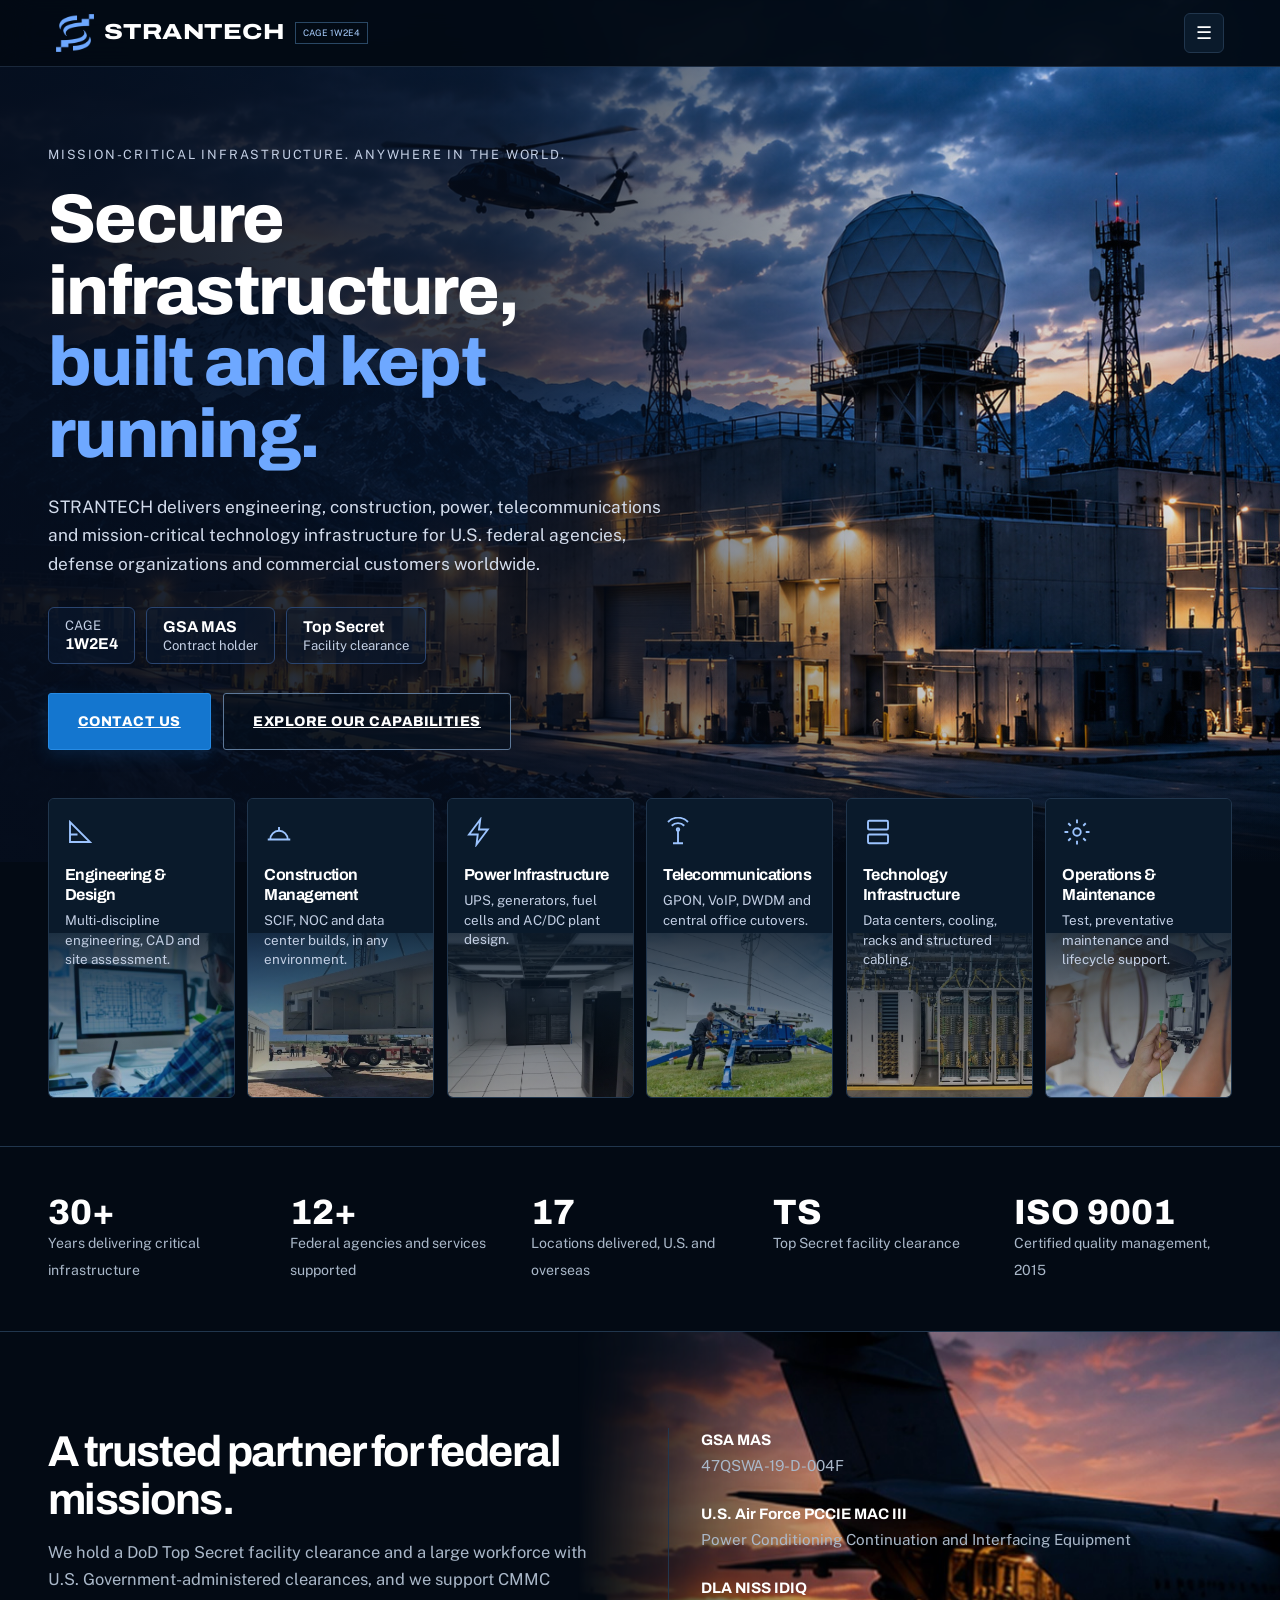
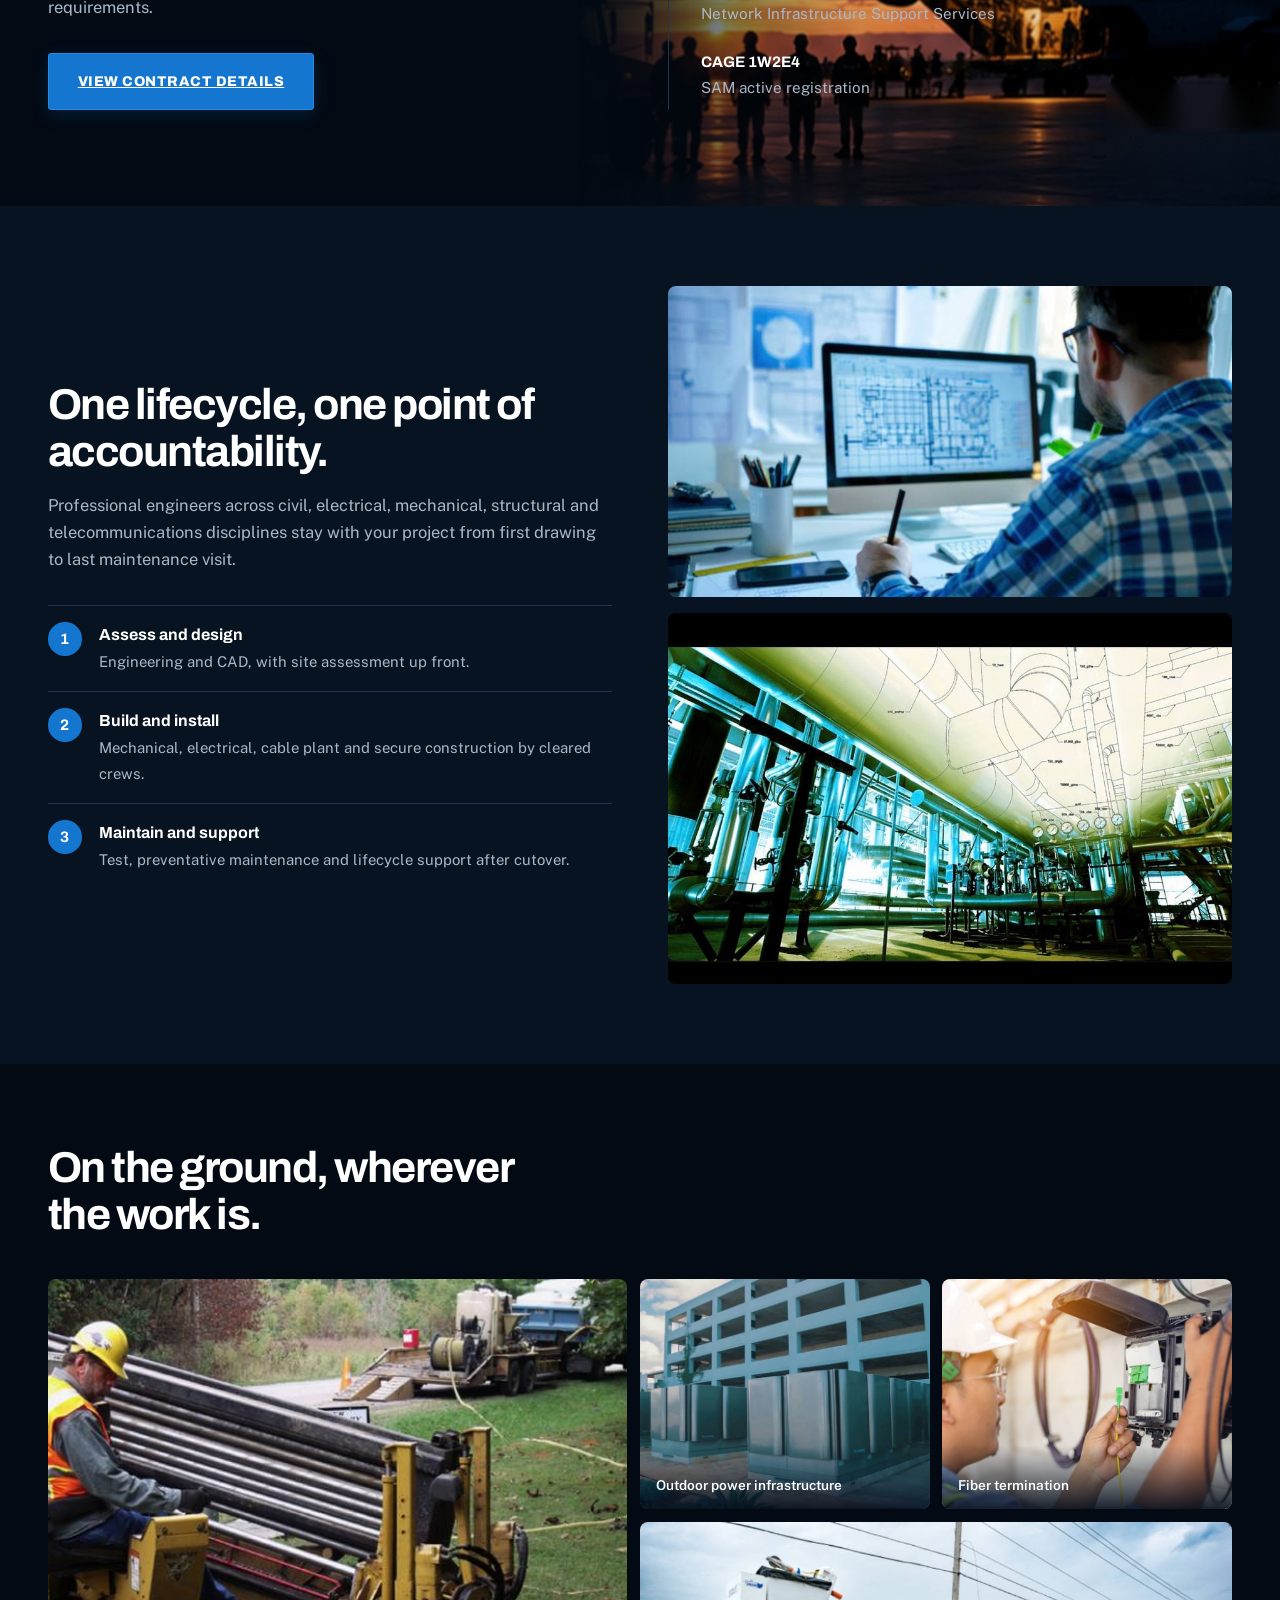
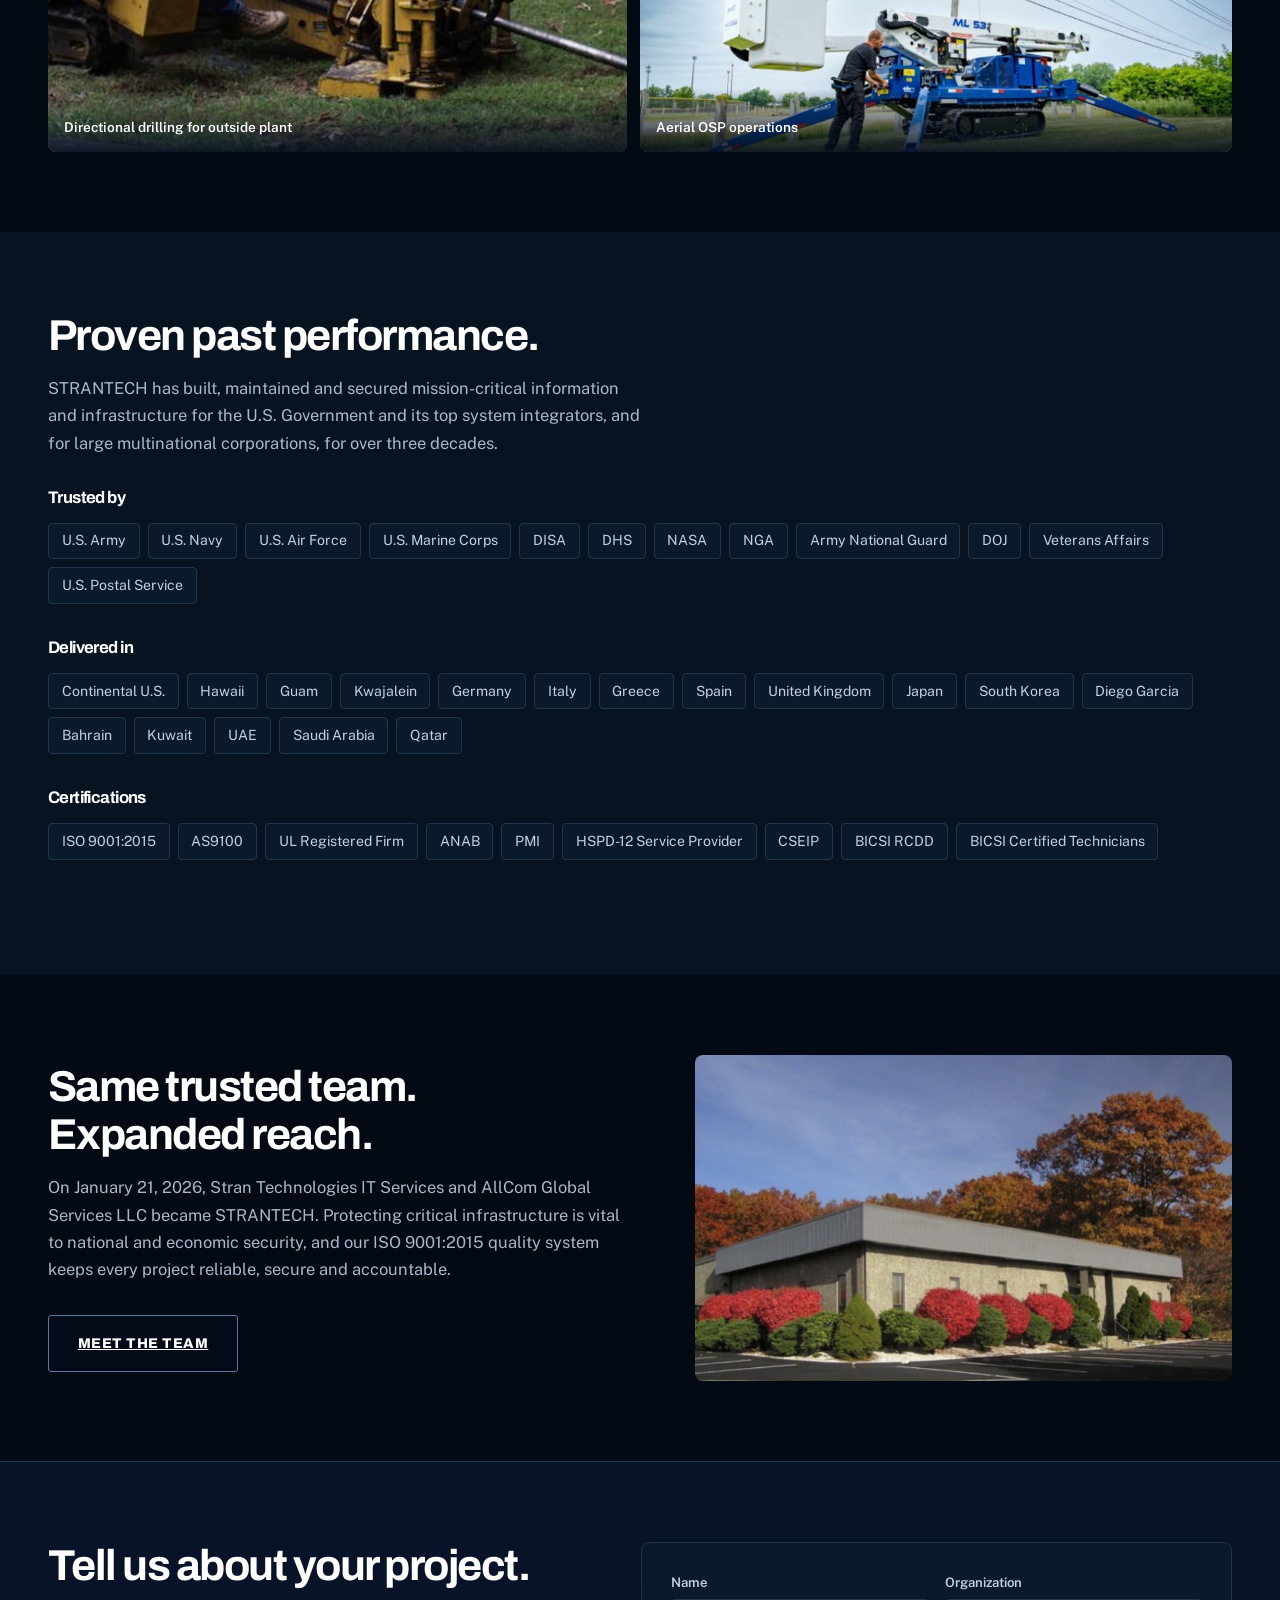
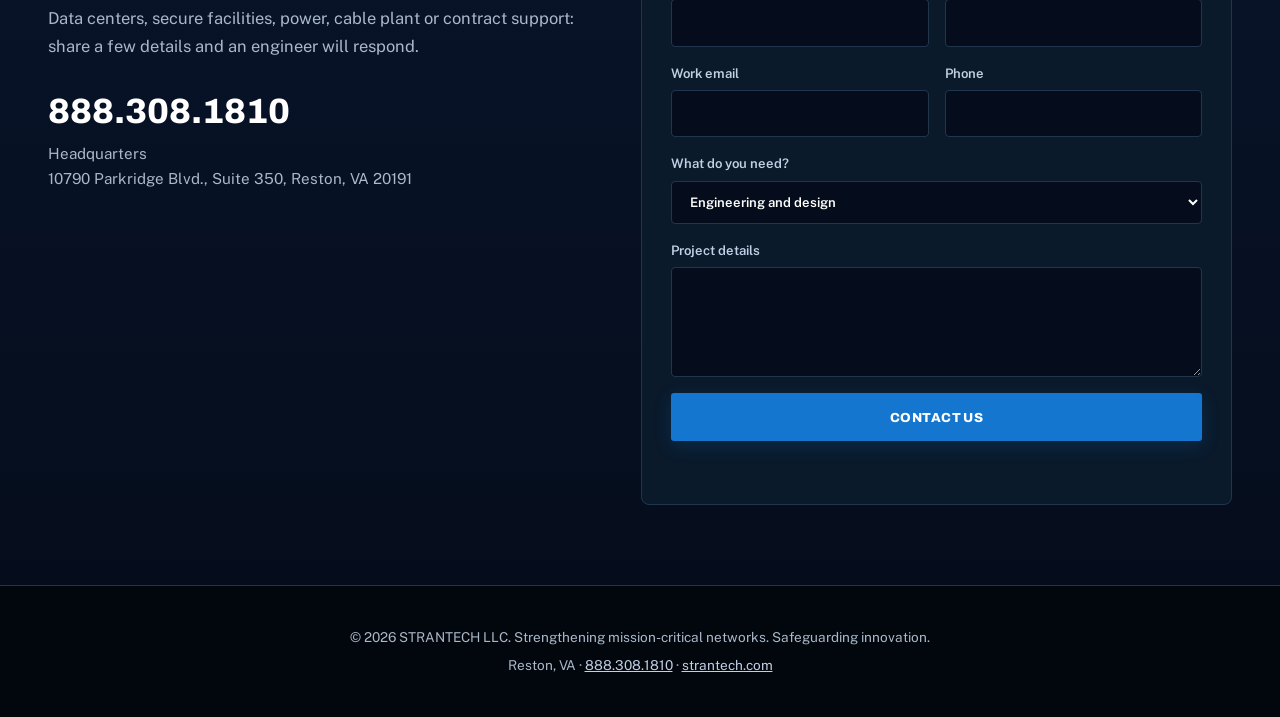
==== commit 240407dc: "Add files via upload" ====
--- a/index.html
+++ b/index.html
@@ -17,27 +17,27 @@
 .mobile-toggle{display:none;width:40px;height:40px;border:1px solid var(--border);background:var(--card);color:#fff;border-radius:6px;font-size:1.1rem}
 .mobile-menu{display:none;position:fixed;top:58px;left:0;right:0;background:var(--bg);padding:1rem 1.5rem 1.5rem;z-index:99;flex-direction:column;border-bottom:1px solid var(--border)}
 .mobile-menu.open{display:flex}.mobile-menu a{color:#fff;text-decoration:none;padding:.7rem 0;border-bottom:1px solid var(--border)}.mobile-menu a.btn{border:0;margin-top:.8rem;text-align:center}
-.hero{position:relative;padding:7.1rem 0 3.6rem;background:var(--ink);overflow:hidden;min-height:0}
+.hero{position:relative;padding:9rem 0 7rem;background:var(--ink);overflow:hidden}
 .hero::before{content:"";position:absolute;inset:0;z-index:1;background:linear-gradient(90deg,rgba(5,13,28,.96) 0,rgba(5,13,28,.8) 38%,rgba(5,13,28,.12) 78%)}
 .slide{position:absolute;inset:0;z-index:0;background-size:cover;background-position:center;opacity:0;transition:opacity 1.2s}.slide.on{opacity:1}.slide:first-child{background-position:right center}
 .dots{display:none;position:absolute;right:1.5rem;bottom:6.5rem;z-index:4;gap:.5rem}.dots button{width:34px;height:5px;border:0;border-radius:3px;background:#ffffff55;cursor:pointer;padding:0}.dots button.on{background:#6ea8ff}
 .hero::after{content:"";position:absolute;inset:auto 0 0;height:140px;background:linear-gradient(transparent,var(--ink))}
-.hero .wrap{position:relative;z-index:2}.hero .in{max-width:760px}
-.kicker{font-size:.75rem;letter-spacing:.14em;text-transform:uppercase;color:#c3cfe4;margin-bottom:.8rem}
-h1{font-size:clamp(2.25rem,4.1vw,3.65rem);line-height:1.02;font-weight:800;letter-spacing:-.025em;color:#fff}h1 span{color:#6ea8ff;display:block}
-.hero p{color:#d3dcec;font-size:1rem;line-height:1.55;margin:1rem 0 1.2rem;max-width:700px}
-.badges{display:flex;flex-wrap:wrap;gap:.6rem;margin-bottom:1.2rem}.badges div{border:1px solid #2a4570;background:#0a1a3380;border-radius:6px;padding:.55rem 1rem;font-size:.82rem;color:#c3cfe4;line-height:1.3}.badges b{display:block;color:#fff;font-family:'Archivo';font-size:.98rem}
+.hero .wrap{position:relative;z-index:2}.hero .in{max-width:640px}
+.kicker{font-size:.8rem;letter-spacing:.14em;text-transform:uppercase;color:#c3cfe4;margin-bottom:1.2rem}
+h1{font-size:clamp(2.5rem,5.4vw,4.3rem);line-height:1.04;font-weight:800;letter-spacing:-.025em;color:#fff}h1 span{color:#6ea8ff;display:block}
+.hero p{color:#d3dcec;font-size:1.08rem;margin:1.4rem 0 1.8rem}
+.badges{display:flex;flex-wrap:wrap;gap:.7rem;margin-bottom:1.8rem}.badges div{border:1px solid #2a4570;background:#0a1a3380;border-radius:6px;padding:.55rem 1rem;font-size:.82rem;color:#c3cfe4;line-height:1.3}.badges b{display:block;color:#fff;font-family:'Archivo';font-size:.98rem}
 .row{display:flex;flex-wrap:wrap;gap:.8rem;align-items:center}
-.tiles{position:relative;z-index:3;margin-top:-2.2rem}.tiles .wrap{display:grid;grid-template-columns:repeat(6,1fr);gap:.8rem}
-.tile{position:relative;display:flex;flex-direction:column;min-height:220px;border:1px solid var(--border);border-radius:6px;overflow:hidden;background:var(--card);text-decoration:none;color:#fff}
+.tiles{position:relative;z-index:3;margin-top:-4rem}.tiles .wrap{display:grid;grid-template-columns:repeat(6,1fr);gap:.8rem}
+.tile{position:relative;display:flex;flex-direction:column;min-height:300px;border:1px solid var(--border);border-radius:6px;overflow:hidden;background:var(--card);text-decoration:none;color:#fff}
 .tile img{position:absolute;inset:auto 0 0;height:55%;width:100%;object-fit:cover;opacity:.8;transition:opacity .2s}.tile:hover img{opacity:1}.tile:hover{border-color:var(--signal)}
 .tile::after{content:"";position:absolute;inset:0;background:linear-gradient(180deg,var(--card) 35%,transparent 100%)}
 .tile div{position:relative;z-index:2;padding:1.1rem 1rem}.tile svg{width:30px;height:30px;stroke:#9cc4ff;fill:none;stroke-width:1.5;margin-bottom:.6rem}
 .tile h3{font-size:1rem;line-height:1.25;margin-bottom:.4rem}.tile p{font-size:.84rem;color:#c3cfe4;line-height:1.45}
-.stats{padding:1.65rem 0;border-block:1px solid var(--border);margin-top:1.6rem}.stats .wrap{display:grid;grid-template-columns:repeat(5,1fr);gap:1.5rem}
-.stat b{display:block;font:800 1.8rem/1 'Archivo';color:#fff}.stat span{font-size:.88rem;color:var(--muted)}
+.stats{padding:3rem 0;border-block:1px solid var(--border);margin-top:3rem}.stats .wrap{display:grid;grid-template-columns:repeat(5,1fr);gap:1.5rem}
+.stat b{display:block;font:800 2.2rem/1 'Archivo';color:#fff}.stat span{font-size:.88rem;color:var(--muted)}
 .fed{position:relative;overflow:hidden}.fed::before{content:"";position:absolute;inset:0 0 0 45%;background:url(images/aircraft-sunset.jpg) center/cover;opacity:.9;-webkit-mask-image:linear-gradient(90deg,transparent,#000 40%);mask-image:linear-gradient(90deg,transparent,#000 40%)}
-.fed{padding:3.2rem 0}.fed .wrap{position:relative;z-index:1;display:grid;grid-template-columns:1fr 1fr;gap:3.5rem}
+.fed{padding:6rem 0}.fed .wrap{position:relative;z-index:1;display:grid;grid-template-columns:1fr 1fr;gap:3.5rem}
 h2{font-size:clamp(1.8rem,3.4vw,2.7rem);line-height:1.1;max-width:20ch}.lead{color:var(--muted);max-width:60ch;margin-top:1rem;font-size:1.03rem}
 .facts{list-style:none;display:grid;gap:.9rem;border-left:1px solid var(--border);padding-left:2rem}.facts li{font-size:.95rem;color:var(--muted)}.facts b{display:block;color:#fff;font-family:'Archivo'}
 .split{display:grid;grid-template-columns:1fr 1fr;gap:3.5rem;align-items:center}.split img{border-radius:8px;width:100%}
@@ -57,14 +57,7 @@
 footer{padding:2.5rem 1.5rem;text-align:center;font-size:.85rem}
 @media(max-width:1080px){.tiles .wrap{grid-template-columns:repeat(3,1fr)}.stats .wrap{grid-template-columns:repeat(3,1fr)}}
 @media(max-width:980px){nav{display:none}.mobile-toggle{display:block}.fed .wrap,.split,.about,.contact .wrap{grid-template-columns:1fr}.hero::before{background:linear-gradient(180deg,rgba(5,13,28,.85),rgba(5,13,28,.7))}.dots{right:auto;left:1.5rem}.facts{border:0;padding:0}.fed::before{opacity:.3}}
-@media(max-width:640px){section{padding:3.6rem 0}.hero{padding:6.5rem 0 4.5rem}.tiles .wrap,.stats .wrap{grid-template-columns:1fr 1fr}.r2{grid-template-columns:1fr}.strip{grid-template-columns:1fr;grid-template-rows:none}.strip figure,.strip figure:first-child{grid-row:auto;height:210px}.cage-badge{display:none}}
-
-@media(min-width:1200px){
- .hero .wrap{max-width:1180px}
- .hero .in{max-width:760px}
- .hero::after{height:90px}
- .tile{min-height:220px}
-}
+@media(max-width:640px){section{padding:3.6rem 0}.hero{padding:7rem 0 6rem}.tiles .wrap,.stats .wrap{grid-template-columns:1fr 1fr}.r2{grid-template-columns:1fr}.strip{grid-template-columns:1fr;grid-template-rows:none}.strip figure,.strip figure:first-child{grid-row:auto;height:210px}.cage-badge{display:none}}
 </style>
 <style id="strantech-centering-fix">
 /* Center the site consistently and prevent horizontal overflow. */
